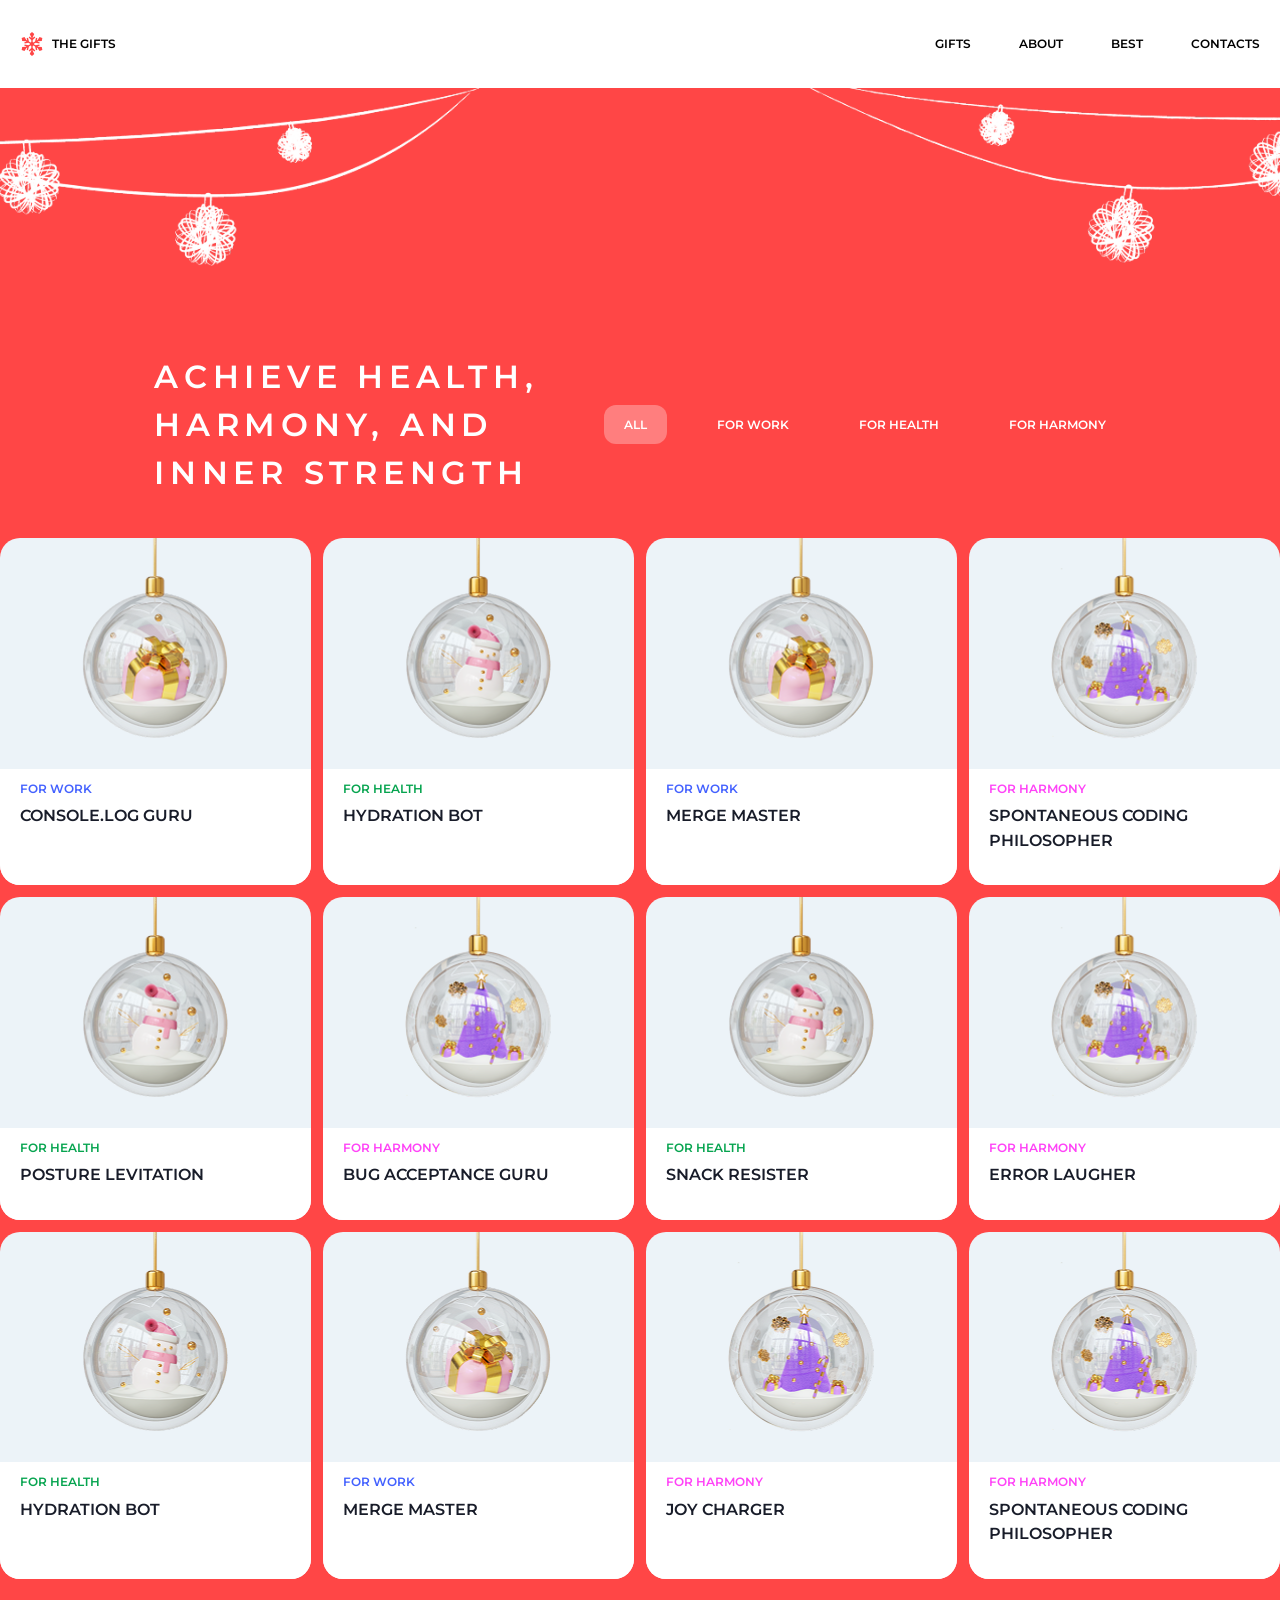
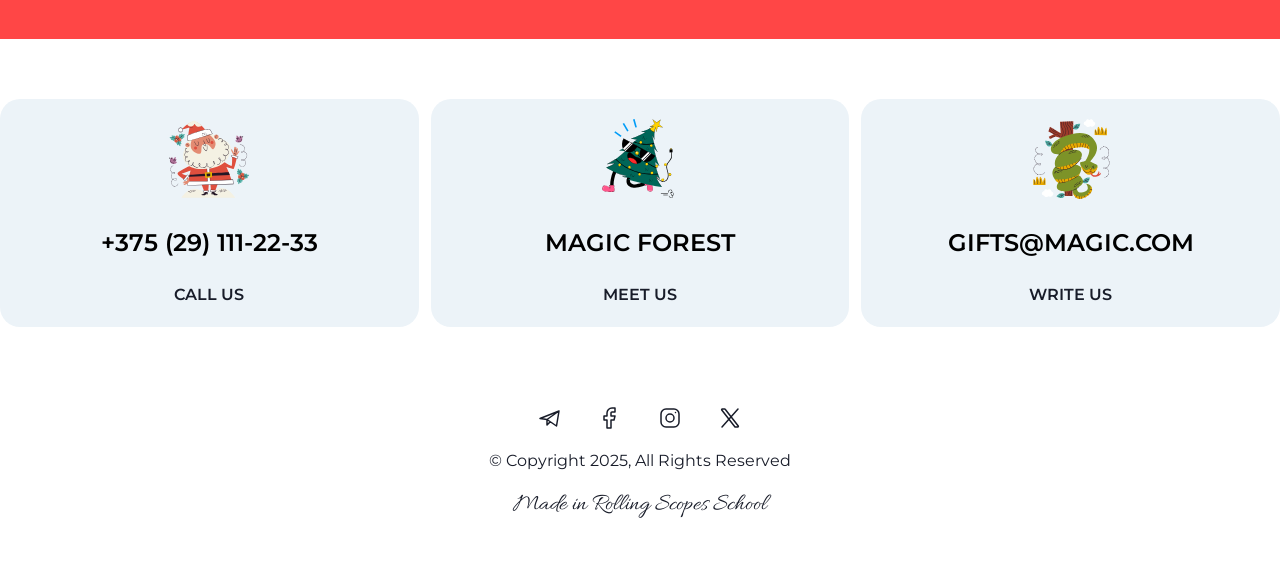
==== christmas-shop/gifts.html @ 54a800fd "fix: change link and style in gifts page" ====
<!DOCTYPE html>
<html lang="en">
<head>
    <meta charset="UTF-8">
    <meta name="viewport" content="width=device-width, initial-scale=1.0">
    <title>Gifts</title>
   <link rel="icon" href="favicon.ico">
    <link rel="stylesheet" href="css/style.css">
    <link href="https://fonts.googleapis.com/css2?family=Allura&family=Montserrat:wght@400;600&display=swap" rel="stylesheet">
</head>
<body>
    <header class="header">
        <div class="container header-container">
            <a href="index.html" class="logo">
                <img src="icons/snowflake.svg" alt="Logo icon">
                <span>The gifts</span>
            </a>
            <nav>
                <ul>
                    <li><a href="gifts.html">Gifts</a></li>
                    <li><a href="index.html#about">About</a></li>
                    <li><a href="index.html#best">Best</a></li>
                    <li><a href="index.html#contacts">Contacts</a></li>
                </ul>
            </nav>
        </div>
    </header>

    <main>

    <section class="hero gifts-page">
    <div class="container hero-content">
        <div class="hero-text">
            <h1>Achieve health, harmony, and inner strength</h1>
        </div>

        <nav class="hero-tabs">
            <ul class="tabs">
                <li><a class="active" href="#">All</a></li>
                <li><a href="#">For Work</a></li>
                <li><a href="#">For Health</a></li>
                <li><a href="#">For Harmony</a></li>
            </ul>
        </nav>
    </div>
</section>

        <section id="best" class="best">
            <div class="container best-gifts-container">
                 <div class="gift-grid">
                    <h2 class="best-title">Best gifts</h2>
                    <div class="gift-card">
                        <img src="image/console.log_guru.png" alt="Console.log Guru">
                        <div class="best-content">
                          <p class="best-work">For work</p>
                          <h3>Console.log Guru</h3>
                        </div>
                    </div>
                    <div class="gift-card">
                        <img src="image/hydration_bot.png" alt="Hydration Bot">
                       <div class="best-content">
                        <p class="best-health">For health</p>
                        <h3>Hydration Bot</h3>
                        </div>
                    </div>
                    <div class="gift-card">
                        <img src="image/merge_master.png" alt="Merge Master">
                        <div class="best-content">
                        <p class="best-work">For work</p>
                        <h3>Merge Master</h3>
                        </div>
                    </div>
                    <div class="gift-card">
                        <img src="image/spontaneous_coding.png" alt="Spontaneous Coding Philosopher">
                        <div class="best-content">
                        <p class="best-harmony">For harmony</p>
                        <h3>Spontaneous Coding Philosopher</h3>
                        </div>
                    </div>
                     <div class="gift-card">
                        <img src="image/hydration_bot.png" alt="Hydration Bot">
                       <div class="best-content">
                        <p class="best-health">For health</p>
                        <h3>Posture Levitation</h3>
                      </div>
                    </div>
                    <div class="gift-card">
                        <img src="image/spontaneous_coding.png" alt="Spontaneous Coding Philosopher">
                        <div class="best-content">
                        <p class="best-harmony">For harmony</p>
                        <h3>Bug Acceptance Guru</h3>
                        </div>
                    </div>  
                     <div class="gift-card">
                        <img src="image/hydration_bot.png" alt="Hydration Bot">
                       <div class="best-content">
                        <p class="best-health">For health</p>
                        <h3>Snack Resister</h3>
                      </div>
                    </div>   
                    <div class="gift-card">
                        <img src="image/spontaneous_coding.png" alt="Spontaneous Coding Philosopher">
                        <div class="best-content">
                        <p class="best-harmony">For harmony</p>
                        <h3>Error Laugher</h3>
                        </div>
                    </div> 
                     <div class="gift-card">
                        <img src="image/hydration_bot.png" alt="Hydration Bot">
                       <div class="best-content">
                        <p class="best-health">For health</p>
                        <h3>Hydration Bot</h3>
                      </div>
                    </div> 
                    <div class="gift-card">
                        <img src="image/merge_master.png" alt="Merge Master">
                        <div class="best-content">
                        <p class="best-work">For work</p>
                        <h3>Merge Master</h3>
                        </div>
                    </div>
                    <div class="gift-card">
                        <img src="image/spontaneous_coding.png" alt="Spontaneous Coding Philosopher">
                        <div class="best-content">
                        <p class="best-harmony">For harmony</p>
                        <h3>Joy Charger</h3>
                        </div>
                    </div> 
                    <div class="gift-card">
                        <img src="image/spontaneous_coding.png" alt="Spontaneous Coding Philosopher">
                        <div class="best-content">
                        <p class="best-harmony">For harmony</p>
                        <h3>Spontaneous Coding Philosopher</h3>
                        </div>
                    </div>                
                 </div>
            </div>
        </section>
    </main>

    <footer id="contacts" class="footer">
        <div class="container contacts-container">
            <div class="footer-grid">
                <div class="footer-card call-us">
                    <img src="icons/santa-claus.svg" alt="Santa Claus">
                    <a href="tel:+123456789" class="card">+375 (29) 111-22-33</a>
                    <h3>Call us</h3>
                </div>
                <div class="footer-card meet-us">
                    <img src="icons/christmas-tree.svg" alt="Christmas tree">
                    <a href="https://maps.google.com" target="_blank" class="card">Magic Forest</a>
                    <h3>Meet us</h3>
                </div>
                <div class="footer-card write-us">
                    <img src="icons/snake.svg" alt="Snake">
                    <a href="mailto:test@mail.com" class="card">gifts@magic.com</a>
                    <h3>Write us</h3>
                </div>
            </div>

            <div class="social-icons">
                <a href="https://web.telegram.org" class="social-link">
                <img src="icons/social/telegram.svg" alt="Telegram">
                </a>
                <a href="https://facebook.com" class="social-link">
                    <img src="icons/social/facebook.svg" alt="Facebook">
                </a>
                <a href="https://instagram.com" class="social-link">
                    <img src="icons/social/instagram.svg" alt="Instagram">
                </a>
                <a href="https://x.com" class="social-link">
                    <img src="icons/social/X.svg" alt="X.com">
                </a>
            </div>

            <div class="copyright">
                <p class="footer-paragraph">&copy; Copyright 2025, All Rights Reserved</p>
                <a class="footer-link" href="https://rs.school" target="_blank">Made in Rolling Scopes School</a>
            </div>
        </div>
    </footer>  
    <script src="js/script.js"></script>     
</body>
</html>
---- christmas-shop/css/style.css ----
* {
  margin: 0;
  padding: 0;
  box-sizing: border-box;
  transition: none;
}

html {
  scroll-behavior: smooth;
}

body {
  font-family: 'Montserrat', sans-serif;
 background: #fff;
  color: #181C29;
  width: 100%;
  overflow-x: hidden;
}

/* CONTAINER */
.container {
  max-width: 1440px; 
  width: 100%;
  margin: 0 auto;
}

/* ================= HEADER ================= */
.header {
  background: #fff;
  padding: 24px 0;
}

.header .container {
  display: flex;
  justify-content: space-between;
  align-items: center;
}

.logo {
  display: flex;
  align-items: center;
  gap: 8px;
  padding: 8px 20px;
  text-decoration: none;
  color: black;
  font-family: 'Montserrat', sans-serif;
  font-size: 12px;
  font-weight: 600;
  line-height: 130%;
  letter-spacing:  5%;
  text-transform: uppercase;
}

.logo img {
  width: 24px;
  height: 24px;
}

.logo:hover {
  cursor: pointer;
}

nav ul {
  display: flex;
  gap: 8px;
  list-style: none;
  justify-content: flex-end;
  align-items: center;
  text-transform: uppercase;
  color: black;
  font-family: 'Montserrat', sans-serif;
  font-size: 12px;
  font-weight: 600;
  line-height: 130%;

}

nav a {
  text-decoration: none;
  color: black;
  padding: 12px 20px;
  border-radius: 20px;
  transition: background-color 0.3s ease, color 0.3s ease;
}

nav a:hover {
  color: #ff4646;
  background-color: rgba(255, 70, 70, 0.1);
}

nav a.active,
.tabs a.active {
  pointer-events: none;
  cursor: default;
}

/* ================= HERO ================= */
.hero {
  background: #ff4646;
  color: white;
  text-align: center;
  padding: 120px 0;
  background-image: url('../image/background-hero.png');
  background-size: contain;
  background-position: center;
  background-repeat: no-repeat;
  min-height: 524px;
  display: flex;
  align-items: center;
  justify-content: center;
  text-align: center;
}

.hero h1 {
  font-size: 32px;
  max-width: 600px;
  text-transform: uppercase;
  line-height:  150%;
  letter-spacing: 18%;
  max-width: 430px;
  margin: 12px auto;

}

.hero p {
  font-family: 'Allura', cursive;
  font-size: 24px;
  font-weight: 400;
  line-height: 100%;
  letter-spacing: 5%;
}

/* BUTTON */
.btn {
  display: inline-block;
  margin: 12px 0;
  padding: 20px 32px;
  border-radius: 20px;
  background: #181C29;
  color: #fff;
  text-decoration: none;
  font-weight: 600;
  font-size: 12px;
  line-height: 130%;
  letter-spacing: 5%;
  text-transform: uppercase;
  border: 1px solid #181C29;
  
}

.btn:hover {
  background: #fff;
  color: #181C29;
}

/* ================= ABOUT ================= */
.about {
    padding: 60px 0;
    background: #ff4646;
}

.about-container {
  display: flex;
  gap: 60px;
  align-items: center;
  background-color: #fff;
   border-radius: 20px;
   overflow: hidden;
  justify-content: space-between;
}

.about-container img {
  border-radius: 20px;
   width: 50%; 
   object-fit: cover;
}

.about-card {
 padding-left: 60px;
  max-width: 426px;
  width: 50%; 
}

.about h2 {
  font-size: 24px;
  font-weight: 600;
  line-height: 152%;
  letter-spacing: 16%;
  text-transform: uppercase;
  margin-bottom: 20px;
}

.about-caption {
  font-family: 'Allura', cursive;
  font-size: 24px;
  font-weight: 400;
  line-height: 100%;
  letter-spacing: 5%;
  margin-bottom: 20px;
}

.about p {
    font-size: 16px;
    font-weight: 400;
    line-height: 148%;
}
/* ================= SLIDER ================= */

.slider {
  background: #ff4646;
}

.lcld-container {
  text-align: center;
  padding: 60px 0;
  
}

.slider-caption {
  font-family: 'Allura', cursive;
  font-size: 24px;
  font-weight: 400;
  line-height: 100%;
  letter-spacing: 5%;
  margin-bottom: 12px;
  color: #fff;
}

.slider h2 {
  font-size: 24px;
  font-weight: 600;
  line-height: 152%;
  letter-spacing: 16%;
  text-transform: uppercase;
  margin-bottom: 20px;
  color: #fff;
}

.lcld-card {
    display: flex;
    flex-direction: row;
}

.lcld-item {
display: flex;
align-items: center;
  text-align: center;
}

.slider span {
    font-size: 80px;
    font-weight: 600px;
    text-transform: uppercase;
    color: #fff;
    margin-right: 20px;

}

.lcld-item img {
  border-radius: 20px;
  margin-right: 20px;
}

.lcld-item:hover {
  transform: scale(1.1);
  cursor: pointer;

}

/* ================= GIFTS ================= */
.best {
  background: #ff4646;
}

.gifts-container {
  padding: 60px 0;
}

.best-caption {
  font-family: 'Allura', cursive;
  font-size: 24px;
  font-weight: 400;
  line-height: 100%;
  letter-spacing: 5%;
  margin-bottom: 12px;  
  color: #fff;
  text-align: center;
}

.best h2 {
  font-size: 24px;
  font-weight: 600;
  line-height: 152%;
  letter-spacing: 16%;
  text-transform: uppercase;
  margin-bottom: 20px;
  color: #fff;
  text-align: center;
}

.gift-grid {
  display: grid;
  grid-template-columns: repeat(4, 1fr);
  gap: 12px;
  align-items: stretch;
}

.gift-card {
  background: #ECF3F8;
  border-radius: 20px;
  position: relative;
  overflow: hidden;
  transition: transform 0.3s ease;
  display: flex;
  flex-direction: column;
  height: 100%;
}

.gift-card img {
  width: 100%;
  height: auto;
  display: block;
}

.gift-card:hover {
  transform: translateY(-5px);
  background: #ffecec;
  cursor: pointer;
}

.best-content {
  background-color: #fff;
  padding: 12px 20px;
  box-sizing: border-box;
  width: 100%;
  flex-grow: 1; 
  display: flex;
  flex-direction: column;
  justify-content: flex-start;
}

.best-work,
.best-harmony,
.best-health {
    text-transform: uppercase;
    font-size: 12px;
    font-weight: 600;
    line-height: 130%;
    letter-spacing: 5%;
    padding-bottom: 8px;
}

.best-work {
    color: #4361FF;
}

.best-health {
    color: #06A44F;
}

.best-harmony {
    color: #FF43F7;
}

.best h3 {
    text-transform: uppercase;
    font-size: 16px;
    font-weight: 600;
    line-height: 152%;
    letter-spacing: 8%;
    padding-bottom: 20px;    
}

/* ================= CTA ================= */
.subscribe {
  color: white;
  background: #ff4646;
  text-align: center;
  align-items: center;
  padding-bottom: 200px;
  padding-top: 120px;
  background-image: url("../image/background_subscribe.png");
  background-size: contain;
  background-position: center;
  background-repeat: no-repeat;
  position: relative;
}

.subscribe h2 {
  max-width: 430px;
  font-size: 24px;
  font-weight: 600;
  line-height: 152%;
  letter-spacing: 16%;
  text-transform: uppercase;
  margin: 0 auto 20px auto;
  color: #fff;
  text-align: center;
}

.subscribe .btn {
  margin-bottom: 20px;
}

.subscribe-caption {
  font-family: 'Allura', cursive;
  font-size: 24px;
  font-weight: 400;
  line-height: 100%;
  letter-spacing: 5%;
  margin-bottom: 12px;  
  color: #fff;
  text-align: center;
}

.countdown-container {
  display: flex;
  justify-content: center;
  align-items: center;
  background-color: rgba(255, 255, 255, 0.4);
  border-radius: 40px;
  padding: 20px 40px;
  width: fit-content;
  margin: 20px auto 0 auto;
  color: #fff;
  font-family: 'Montserrat', sans-serif;
}

.countdown-item {
  display: flex;
  flex-direction: column;
  align-items: center;
  min-width: 80px;
}

.number {
  font-size: 32px;
  font-weight: 700;
  line-height: 1;
}

.label {
  font-size: 12px;
  text-transform: uppercase;
  margin-top: 8px;
  font-weight: 500;
  letter-spacing: 1px;
}

.divider {
  font-size: 28px;
  opacity: 0.5;
  margin: 0 10px;
  font-weight: 300;
}

/* ================= FOOTER ================= */
.footer {
  background: #fff;
  padding: 60px 0;
}

.footer-grid {
  display: grid;
  grid-template-columns: repeat(3, 1fr);
  gap: 12px;
  margin-bottom: 60px;
}

.footer-card {
  text-align: center;
  background: #ECF3F8;
  padding: 20px;
  border-radius: 20px;
}

.footer-card img {
  width: 80px;
  margin-bottom: 12px;
}

.footer-card a {
  text-decoration: none;
  color: black;
  display: block;
  margin: 10px 0;
}

.footer-card:hover {
  background: #ddd;
  cursor: pointer;
}

.footer h3 {
    text-transform: uppercase;
    font-size: 16px;
    font-weight: 600;
    line-height: 152%;
    letter-spacing: 8%;
}

.footer .card {
    text-transform: uppercase;
    font-size: 24px;
    font-weight: 600;
    line-height: 152%;
    letter-spacing: 16%;
    padding-bottom: 12px;  
}

/* ================= SOCIAL ================= */
.social-icons {
  display: flex;
  justify-content: center;
  gap: 20px; 
  padding: 11px 12px;
}

.social-link {
  display: flex;
  align-items: center;
  justify-content: center;
  width: 40px;
  height: 40px;
  transition: transform 0.2s ease-in-out;
}

.social-link img {
  width: 24px;
  height: 24px;
  object-fit: contain;
}

.social-link:hover {
  transform: scale(1.1);
}

.footer-paragraph {
    font-size: 16px;
    font-weight: 400;
    line-height: 148%;
    text-transform: none;
    font-family: 'Montserrat', sans-serif;
}

.footer-link {
  font-family: 'Allura', cursive;
  font-size: 24px;
  font-weight: 400;
  line-height: 100%;
  letter-spacing: 5%;
  margin-top: 12px;  
  text-align: center;
  text-decoration: none;
  color: #181C29;;
}

.copyright {
    display: flex;
    flex-direction: column; 
    align-items: center;    
    gap: 8px;             
}

.gift-card,
.footer-card,
.social-link,
nav a {
  transition: all 0.3s ease;
}

/* ================= GIFTS PAGE ================= */


.best-title {
 display: none;
}

.hero.gifts-page {
  background-color: #ff4646; 
  background-image: url('../image/gifts-background.png');
  background-repeat: no-repeat;
  background-position: top center;
  background-size: contain;
  padding: 0;
  min-height: 450px;
  color: #fff;
}

.hero-content {
  display: flex;
  gap: 20px;
  align-items: center;
  justify-content: center;  
  padding-top: 224px;
}

.hero-text h1 {
  text-align: left;             
  margin: 0;
  max-width: 430px;   
  font-size: 32px;
  font-weight: 600;
  line-height: 150%;
  letter-spacing: 0.18em;
  text-transform: uppercase;           
}

.hero-tabs ul {
  display: flex;
  gap: 30px;                     
  list-style: none;
  margin: 0;
  padding: 0;
}

.hero-tabs a {
  color: #fff;
  text-decoration: none;
  text-transform: uppercase;
  font-size: 12px;
  font-weight: 600;
  padding: 12px 20px;
  border-radius: 12px;
  transition: background-color 0.3s ease, color 0.3s ease;

}

.tabs a.active {
  background-color: rgba(255, 255, 255, 0.3);
  color: #fff;
  pointer-events: none;
}

.tabs a:hover {
  background-color: rgba(255, 255, 255, 0.1);
  color: #fff;
} 

.best-gifts-container {
  padding-bottom: 60px;
}
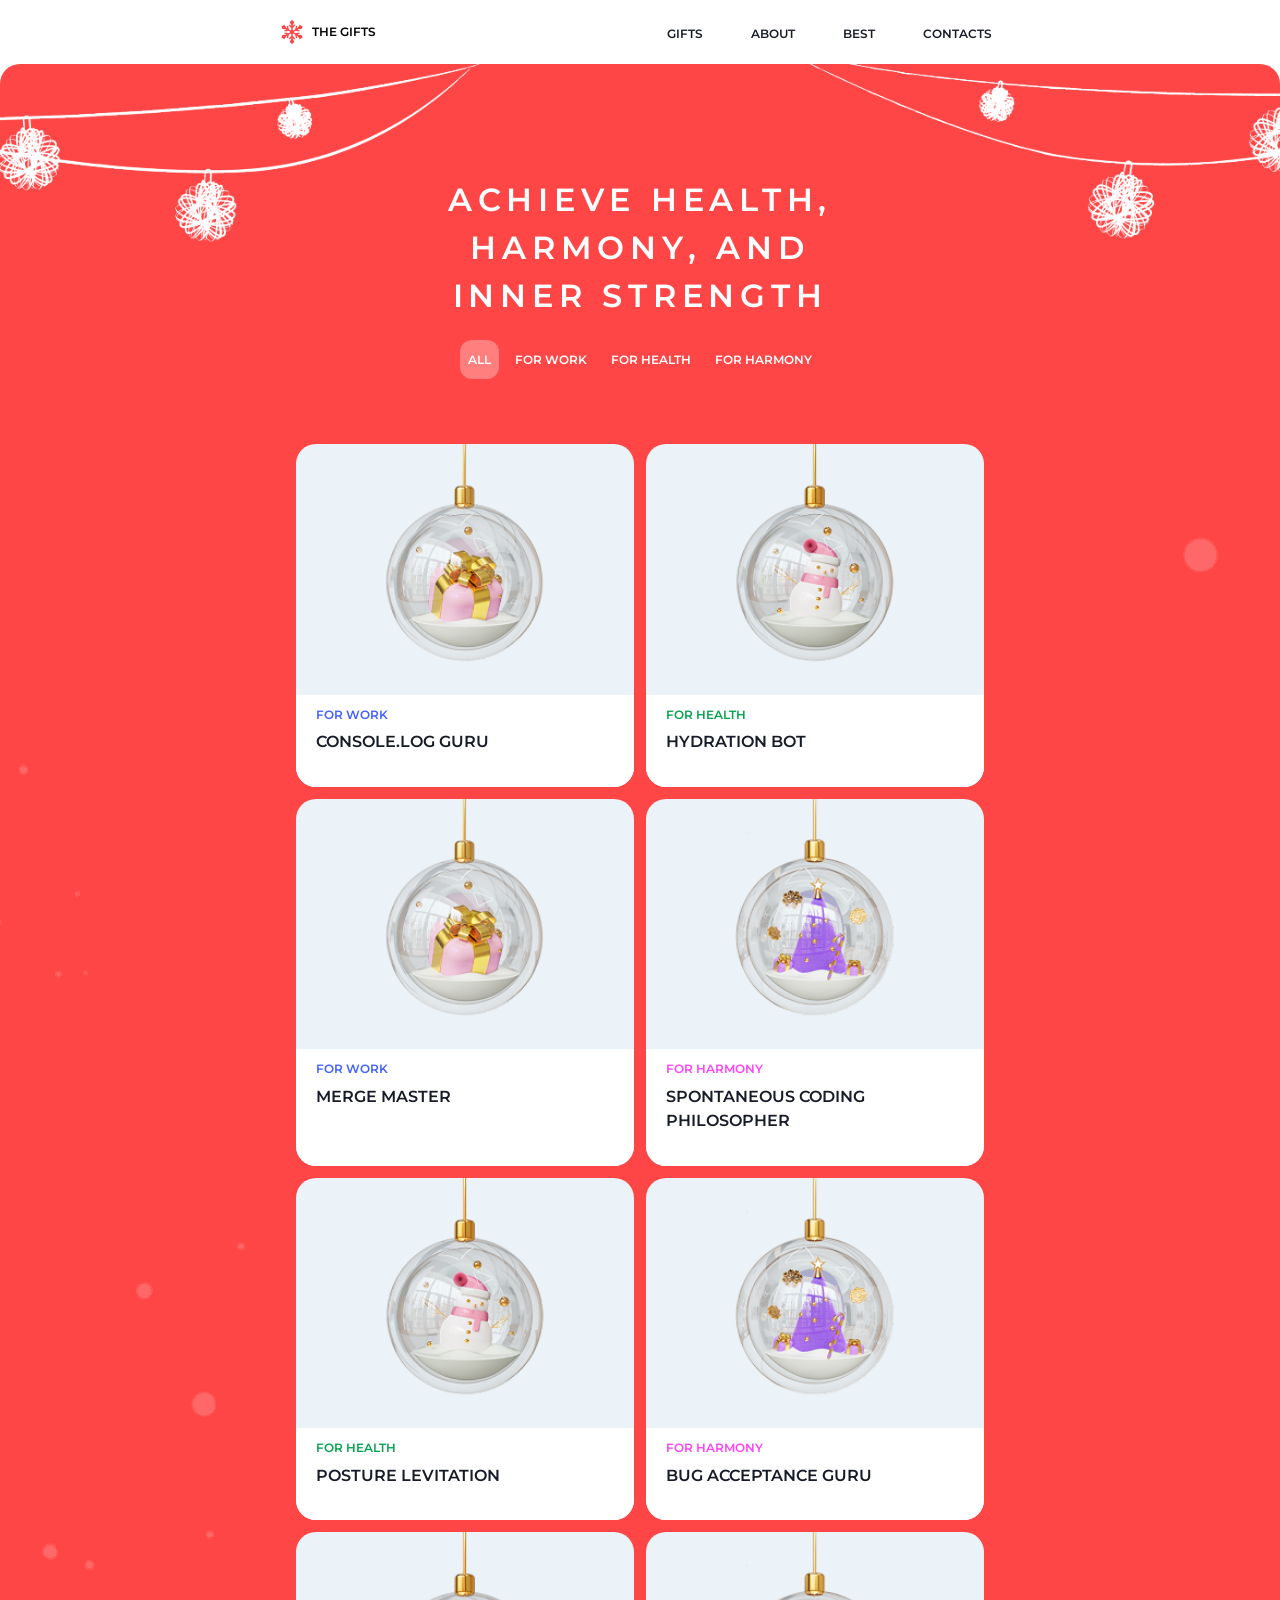
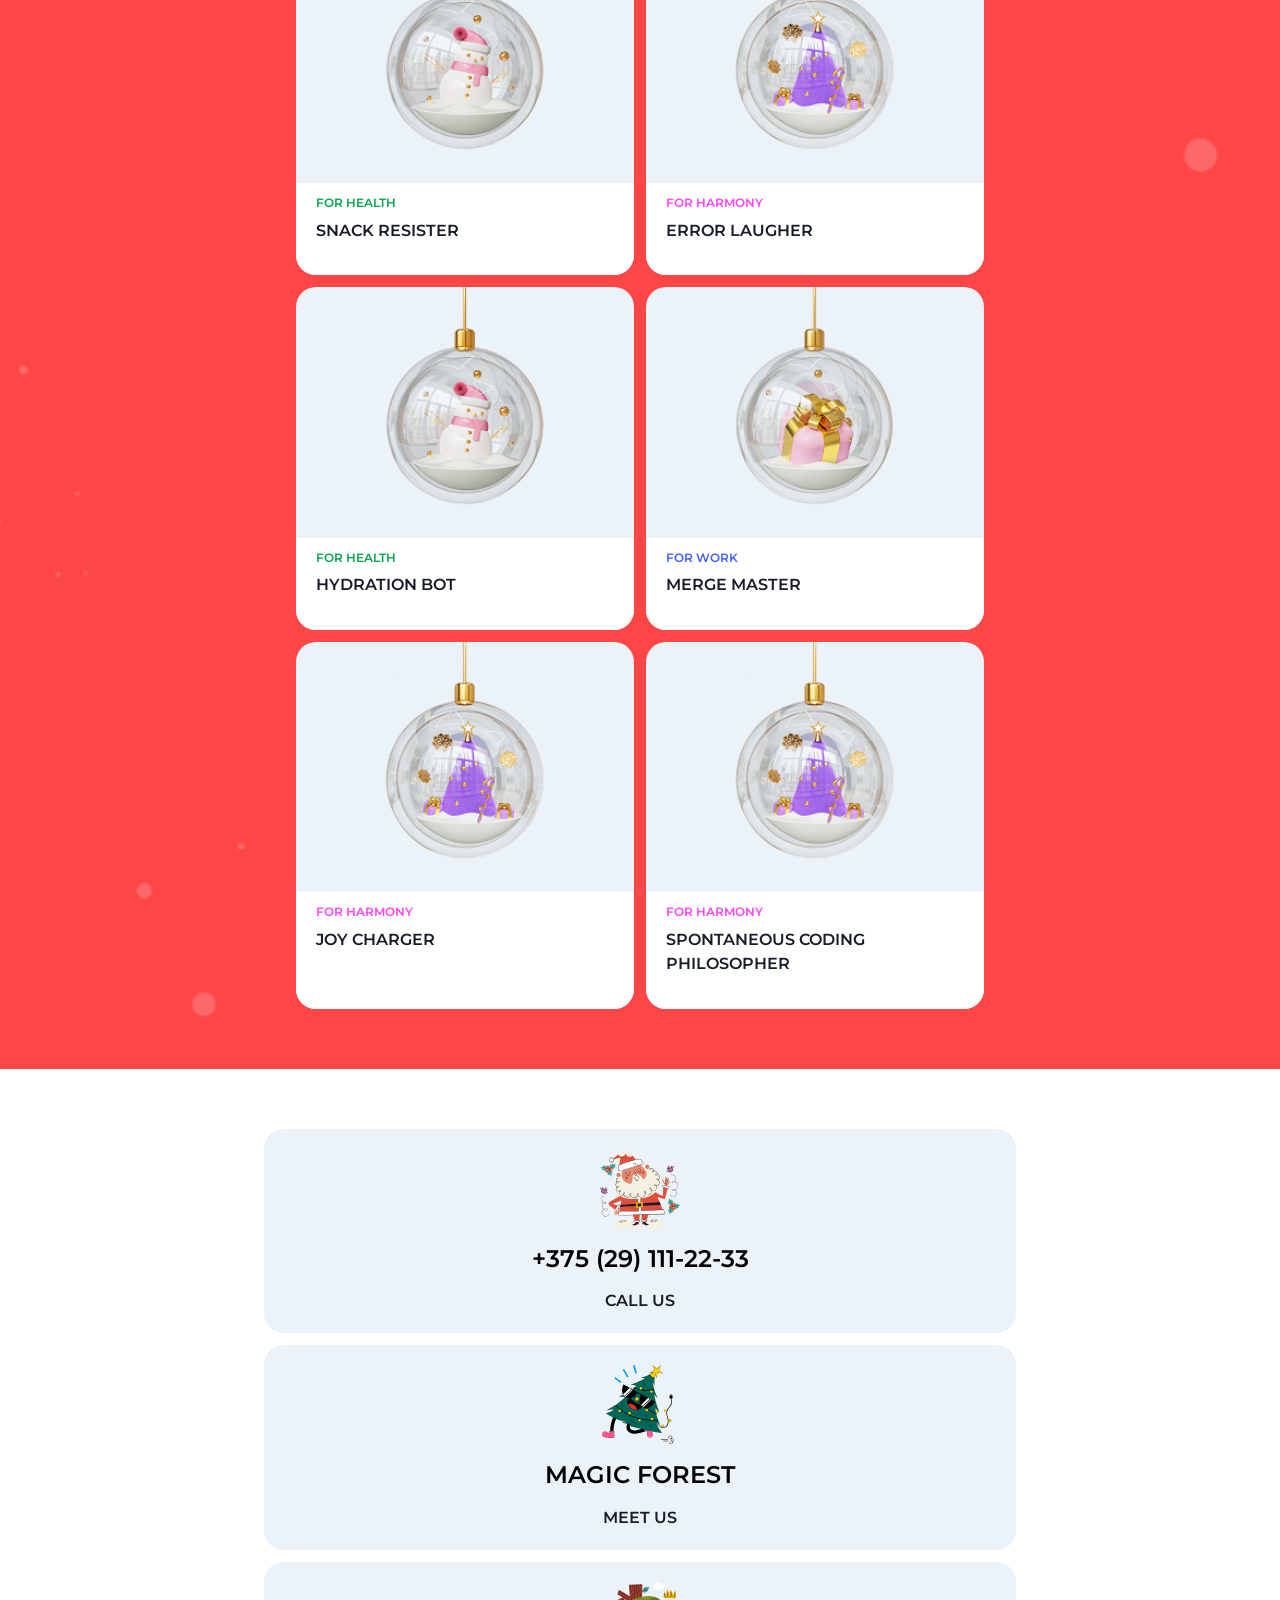
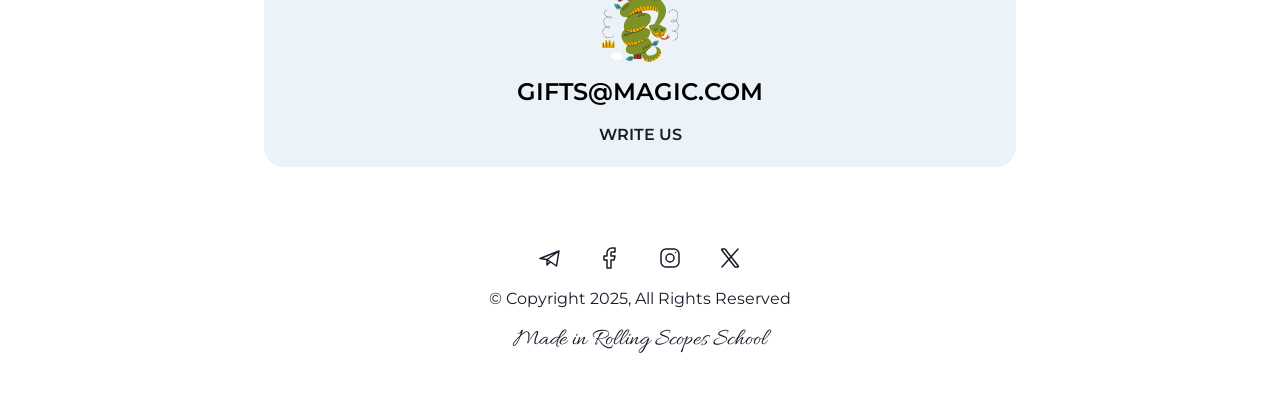
==== commit c005d146: "feat: add html and css" ====
--- a/christmas-shop/gifts.html
+++ b/christmas-shop/gifts.html
@@ -1,184 +1,188 @@
 <!DOCTYPE html>
 <html lang="en">
 <head>
-    <meta charset="UTF-8">
-    <meta name="viewport" content="width=device-width, initial-scale=1.0">
-    <title>Gifts</title>
-   <link rel="icon" href="favicon.ico">
-    <link rel="stylesheet" href="css/style.css">
-    <link href="https://fonts.googleapis.com/css2?family=Allura&family=Montserrat:wght@400;600&display=swap" rel="stylesheet">
+   <meta charset="UTF-8">
+   <meta name="viewport" content="width=device-width, initial-scale=1.0">
+   <title>Gifts</title>
+   <link rel="icon" href="icons/snowflake.svg" type="image/svg+xml">
+   <link rel="stylesheet" href="css/style.css">
+   <link href="https://fonts.googleapis.com/css2?family=Allura&family=Montserrat:wght@400;600&display=swap" rel="stylesheet">
 </head>
 <body>
-    <header class="header">
-        <div class="container header-container">
-            <a href="index.html" class="logo">
-                <img src="icons/snowflake.svg" alt="Logo icon">
-                <span>The gifts</span>
-            </a>
-            <nav>
-                <ul>
-                    <li><a href="gifts.html">Gifts</a></li>
-                    <li><a href="index.html#about">About</a></li>
-                    <li><a href="index.html#best">Best</a></li>
-                    <li><a href="index.html#contacts">Contacts</a></li>
-                </ul>
-            </nav>
-        </div>
-    </header>
+   <header class="header">
+       <div class="container header-container">
+       <div class="header-grid">
+           <a href="index.html" class="logo">
+               <img src="icons/snowflake.svg" alt="Logo icon">
+               <span>The gifts</span>
+           </a>
+       </div>
+       <div class="burger-btn" id="burger-btn">
+           <span></span>
+           <span></span>
+       </div>
+       <nav class="nav" id="nav-menu">
+           <ul class="nav-list">
+               <li><a href="gifts.html">Gifts</a></li>
+               <li><a href="#about">About</a></li>
+               <li><a href="#best">Best</a></li>
+               <li><a href="#contacts">Contacts</a></li>
+           </ul>
+       </nav>
+       </div>
+   </header>
 
-    <main>
+   <main>
 
-    <section class="hero gifts-page">
-    <div class="container hero-content">
-        <div class="hero-text">
-            <h1>Achieve health, harmony, and inner strength</h1>
-        </div>
+   <section class="hero gifts-page">
+   <div class="container hero-content">
+       <div class="hero-text">
+           <h1>Achieve health, harmony, and inner strength</h1>
+       </div>
 
-        <nav class="hero-tabs">
-            <ul class="tabs">
-                <li><a class="active" href="#">All</a></li>
-                <li><a href="#">For Work</a></li>
-                <li><a href="#">For Health</a></li>
-                <li><a href="#">For Harmony</a></li>
-            </ul>
-        </nav>
-    </div>
+       <nav class="hero-tabs">
+           <ul class="tabs">
+               <li><a class="active" href="#">All</a></li>
+               <li><a href="#">For Work</a></li>
+               <li><a href="#">For Health</a></li>
+               <li><a href="#">For Harmony</a></li>
+           </ul>
+       </nav>
+   </div>
 </section>
 
-        <section id="best" class="best">
-            <div class="container best-gifts-container">
-                 <div class="gift-grid">
-                    <h2 class="best-title">Best gifts</h2>
+       <section id="best" class="best">
+           <div class="container best-gifts-container">
+                <div class="gift-grid">
+                   <h2 class="best-title">Best gifts</h2>
+                   <div class="gift-card">
+                       <img src="image/console.log_guru.png" alt="Console.log Guru">
+                       <div class="best-content">
+                         <p class="best-work">For work</p>
+                         <h3>Console.log Guru</h3>
+                       </div>
+                   </div>
+                   <div class="gift-card">
+                       <img src="image/hydration_bot.png" alt="Hydration Bot">
+                      <div class="best-content">
+                       <p class="best-health">For health</p>
+                       <h3>Hydration Bot</h3>
+                       </div>
+                   </div>
+                   <div class="gift-card">
+                       <img src="image/merge_master.png" alt="Merge Master">
+                       <div class="best-content">
+                       <p class="best-work">For work</p>
+                       <h3>Merge Master</h3>
+                       </div>
+                   </div>
+                   <div class="gift-card">
+                       <img src="image/spontaneous_coding.png" alt="Spontaneous Coding Philosopher">
+                       <div class="best-content">
+                       <p class="best-harmony">For harmony</p>
+                       <h3>Spontaneous Coding Philosopher</h3>
+                       </div>
+                   </div>
                     <div class="gift-card">
-                        <img src="image/console.log_guru.png" alt="Console.log Guru">
-                        <div class="best-content">
-                          <p class="best-work">For work</p>
-                          <h3>Console.log Guru</h3>
-                        </div>
-                    </div>
+                       <img src="image/hydration_bot.png" alt="Hydration Bot">
+                      <div class="best-content">
+                       <p class="best-health">For health</p>
+                       <h3>Posture Levitation</h3>
+                     </div>
+                   </div>
+                   <div class="gift-card">
+                       <img src="image/spontaneous_coding.png" alt="Spontaneous Coding Philosopher">
+                       <div class="best-content">
+                       <p class="best-harmony">For harmony</p>
+                       <h3>Bug Acceptance Guru</h3>
+                       </div>
+                   </div> 
                     <div class="gift-card">
-                        <img src="image/hydration_bot.png" alt="Hydration Bot">
+                       <img src="image/hydration_bot.png" alt="Hydration Bot">
+                      <div class="best-content">
+                       <p class="best-health">For health</p>
+                       <h3>Snack Resister</h3>
+                     </div>
+                   </div>  
+                   <div class="gift-card">
+                       <img src="image/spontaneous_coding.png" alt="Spontaneous Coding Philosopher">
                        <div class="best-content">
-                        <p class="best-health">For health</p>
-                        <h3>Hydration Bot</h3>
-                        </div>
-                    </div>
+                       <p class="best-harmony">For harmony</p>
+                       <h3>Error Laugher</h3>
+                       </div>
+                   </div>
                     <div class="gift-card">
-                        <img src="image/merge_master.png" alt="Merge Master">
-                        <div class="best-content">
-                        <p class="best-work">For work</p>
-                        <h3>Merge Master</h3>
-                        </div>
-                    </div>
-                    <div class="gift-card">
-                        <img src="image/spontaneous_coding.png" alt="Spontaneous Coding Philosopher">
-                        <div class="best-content">
-                        <p class="best-harmony">For harmony</p>
-                        <h3>Spontaneous Coding Philosopher</h3>
-                        </div>
-                    </div>
-                     <div class="gift-card">
-                        <img src="image/hydration_bot.png" alt="Hydration Bot">
+                       <img src="image/hydration_bot.png" alt="Hydration Bot">
+                      <div class="best-content">
+                       <p class="best-health">For health</p>
+                       <h3>Hydration Bot</h3>
+                     </div>
+                   </div>
+                   <div class="gift-card">
+                       <img src="image/merge_master.png" alt="Merge Master">
                        <div class="best-content">
-                        <p class="best-health">For health</p>
-                        <h3>Posture Levitation</h3>
-                      </div>
-                    </div>
-                    <div class="gift-card">
-                        <img src="image/spontaneous_coding.png" alt="Spontaneous Coding Philosopher">
-                        <div class="best-content">
-                        <p class="best-harmony">For harmony</p>
-                        <h3>Bug Acceptance Guru</h3>
-                        </div>
-                    </div>  
-                     <div class="gift-card">
-                        <img src="image/hydration_bot.png" alt="Hydration Bot">
+                       <p class="best-work">For work</p>
+                       <h3>Merge Master</h3>
+                       </div>
+                   </div>
+                   <div class="gift-card">
+                       <img src="image/spontaneous_coding.png" alt="Spontaneous Coding Philosopher">
                        <div class="best-content">
-                        <p class="best-health">For health</p>
-                        <h3>Snack Resister</h3>
-                      </div>
-                    </div>   
-                    <div class="gift-card">
-                        <img src="image/spontaneous_coding.png" alt="Spontaneous Coding Philosopher">
-                        <div class="best-content">
-                        <p class="best-harmony">For harmony</p>
-                        <h3>Error Laugher</h3>
-                        </div>
-                    </div> 
-                     <div class="gift-card">
-                        <img src="image/hydration_bot.png" alt="Hydration Bot">
+                       <p class="best-harmony">For harmony</p>
+                       <h3>Joy Charger</h3>
+                       </div>
+                   </div>
+                   <div class="gift-card">
+                       <img src="image/spontaneous_coding.png" alt="Spontaneous Coding Philosopher">
                        <div class="best-content">
-                        <p class="best-health">For health</p>
-                        <h3>Hydration Bot</h3>
-                      </div>
-                    </div> 
-                    <div class="gift-card">
-                        <img src="image/merge_master.png" alt="Merge Master">
-                        <div class="best-content">
-                        <p class="best-work">For work</p>
-                        <h3>Merge Master</h3>
-                        </div>
-                    </div>
-                    <div class="gift-card">
-                        <img src="image/spontaneous_coding.png" alt="Spontaneous Coding Philosopher">
-                        <div class="best-content">
-                        <p class="best-harmony">For harmony</p>
-                        <h3>Joy Charger</h3>
-                        </div>
-                    </div> 
-                    <div class="gift-card">
-                        <img src="image/spontaneous_coding.png" alt="Spontaneous Coding Philosopher">
-                        <div class="best-content">
-                        <p class="best-harmony">For harmony</p>
-                        <h3>Spontaneous Coding Philosopher</h3>
-                        </div>
-                    </div>                
-                 </div>
-            </div>
-        </section>
-    </main>
+                       <p class="best-harmony">For harmony</p>
+                       <h3>Spontaneous Coding Philosopher</h3>
+                       </div>
+                   </div>               
+                </div>
+           </div>
+       </section>
+   </main>
 
-    <footer id="contacts" class="footer">
-        <div class="container contacts-container">
-            <div class="footer-grid">
+       <footer id="contacts" class="footer">
+       <div class="container contacts-container">
+           <div class="footer-grid">
                 <div class="footer-card call-us">
-                    <img src="icons/santa-claus.svg" alt="Santa Claus">
-                    <a href="tel:+123456789" class="card">+375 (29) 111-22-33</a>
-                    <h3>Call us</h3>
-                </div>
-                <div class="footer-card meet-us">
-                    <img src="icons/christmas-tree.svg" alt="Christmas tree">
-                    <a href="https://maps.google.com" target="_blank" class="card">Magic Forest</a>
-                    <h3>Meet us</h3>
-                </div>
-                <div class="footer-card write-us">
-                    <img src="icons/snake.svg" alt="Snake">
-                    <a href="mailto:test@mail.com" class="card">gifts@magic.com</a>
-                    <h3>Write us</h3>
-                </div>
-            </div>
-
-            <div class="social-icons">
-                <a href="https://web.telegram.org" class="social-link">
-                <img src="icons/social/telegram.svg" alt="Telegram">
-                </a>
-                <a href="https://facebook.com" class="social-link">
-                    <img src="icons/social/facebook.svg" alt="Facebook">
-                </a>
-                <a href="https://instagram.com" class="social-link">
-                    <img src="icons/social/instagram.svg" alt="Instagram">
-                </a>
-                <a href="https://x.com" class="social-link">
-                    <img src="icons/social/X.svg" alt="X.com">
-                </a>
-            </div>
-
-            <div class="copyright">
-                <p class="footer-paragraph">&copy; Copyright 2025, All Rights Reserved</p>
-                <a class="footer-link" href="https://rs.school" target="_blank">Made in Rolling Scopes School</a>
-            </div>
-        </div>
-    </footer>  
-    <script src="js/script.js"></script>     
+                   <img src="icons/santa-claus.svg" alt="Santa Claus">
+                   <a href="tel:+375291112233" class="card">+375 (29) 111-22-33</a>
+                   <h3>Call us</h3>
+               </div>
+               <div class="footer-card meet-us">
+                   <img src="icons/christmas-tree.svg" alt="Christmas tree">
+                   <a href="https://maps.google.com" target="_blank" class="card">Magic Forest</a>
+                   <h3>Meet us</h3>
+               </div>
+               <div class="footer-card write-us">
+                   <img src="icons/snake.svg" alt="Snake">
+                   <a href="mailto:test@mail.com" class="card">gifts@magic.com</a>
+                   <h3>Write us</h3>
+               </div>
+           </div>
+           <div class="social-icons">
+               <a href="https://web.telegram.org" class="social-link">
+               <img src="icons/social/telegram.svg" alt="Telegram">
+               </a>
+               <a href="https://facebook.com" class="social-link">
+                   <img src="icons/social/facebook.svg" alt="Facebook">
+               </a>
+               <a href="https://instagram.com" class="social-link">
+                   <img src="icons/social/instagram.svg" alt="Instagram">
+               </a>
+               <a href="https://x.com" class="social-link">
+                   <img src="icons/social/X.svg" alt="X.com">
+               </a>
+           </div>
+               <div class="copyright">
+                    <p class="footer-paragraphs">&copy; Copyright 2025, All Rights Reserved</p>
+                    <a class="footer-link" href="https://rs.school" target="_blank">Made in Rolling Scopes School</a>
+               </div>
+           </div>
+       </footer> 
+   <script src="js/script.js"></script>    
 </body>
 </html>
--- a/christmas-shop/css/style.css
+++ b/christmas-shop/css/style.css
@@ -1,643 +1,968 @@
 * {
-  margin: 0;
-  padding: 0;
-  box-sizing: border-box;
-  transition: none;
+ margin: 0;
+ padding: 0;
+ box-sizing: border-box;
+ transition: none;
 }
 
 html {
-  scroll-behavior: smooth;
+ scroll-behavior: smooth;
 }
 
 body {
-  font-family: 'Montserrat', sans-serif;
+ font-family: 'Montserrat', sans-serif;
  background: #fff;
-  color: #181C29;
-  width: 100%;
-  overflow-x: hidden;
+ color: #181C29;
+ width: 100%;
+ overflow-x: hidden;
+}
+
+img {
+ max-width: 100%;
+ height: auto;
+ display: block;
 }
 
 /* CONTAINER */
 .container {
-  max-width: 1440px; 
-  width: 100%;
-  margin: 0 auto;
-}
-
-/* ================= HEADER ================= */
+ max-width: 1440px;
+ width: 100%;
+ margin: 0 auto;
+}
+/* Mobile */
+/* ================= HEADER & BURGER ================= */
 .header {
-  background: #fff;
-  padding: 24px 0;
+ background: #fff;
+ top: 0;
+ z-index: 100;
+
 }
 
 .header .container {
-  display: flex;
-  justify-content: space-between;
-  align-items: center;
+ display: flex;
+ justify-content: space-between;
+ align-items: center;
+ padding: 0 12px;
+ position: relative;
+}
+
+.header-grid {
+ display: flex;
+ justify-items: space-between;
+ align-items: center;
+ width: 100%;
+ height: 64px;
+ position: relative;
+ z-index: 1002;
 }
 
 .logo {
-  display: flex;
-  align-items: center;
-  gap: 8px;
-  padding: 8px 20px;
-  text-decoration: none;
-  color: black;
-  font-family: 'Montserrat', sans-serif;
-  font-size: 12px;
-  font-weight: 600;
-  line-height: 130%;
-  letter-spacing:  5%;
-  text-transform: uppercase;
+ display: flex;
+ align-items: center;
+ gap: 8px;
+ padding: 8px 12px;
+ text-decoration: none;
+ color: black;
+ font-family: 'Montserrat', sans-serif;
+ font-size: 12px;
+ font-weight: 600;
+ line-height: 130%;
+ letter-spacing:  5%;
+ text-transform: uppercase;
 }
 
 .logo img {
-  width: 24px;
-  height: 24px;
+ width: 24px;
+ height: 24px;
 }
 
 .logo:hover {
-  cursor: pointer;
-}
-
-nav ul {
-  display: flex;
-  gap: 8px;
-  list-style: none;
-  justify-content: flex-end;
-  align-items: center;
-  text-transform: uppercase;
-  color: black;
-  font-family: 'Montserrat', sans-serif;
-  font-size: 12px;
-  font-weight: 600;
-  line-height: 130%;
-
-}
-
-nav a {
-  text-decoration: none;
-  color: black;
-  padding: 12px 20px;
-  border-radius: 20px;
-  transition: background-color 0.3s ease, color 0.3s ease;
-}
-
-nav a:hover {
-  color: #ff4646;
-  background-color: rgba(255, 70, 70, 0.1);
-}
-
-nav a.active,
-.tabs a.active {
-  pointer-events: none;
-  cursor: default;
+ cursor: pointer;
+}
+
+nav {
+ display: none;
+}
+
+.burger-btn {
+ display: flex;
+ flex-direction: column;
+ justify-content: center;
+ gap: 8px;
+ margin-right: 12px;
+ width: 40px;
+ height: 40px;
+ cursor: pointer;
+ z-index: 1001;
+}
+
+.burger-btn span {
+ display: block;
+ width: 24px;
+ height: 1px;
+ background: #181C29;
+ transition: 0.3s;
+ margin-left: auto;
+}
+
+.nav.active {
+ display: flex;
+ position: fixed;
+ top: 0;
+ left: 0;
+ width: 100%;
+ height: 100vh;
+ background: #fff;
+ flex-direction: column;
+ align-items: center;
+ justify-content: center;
+ z-index: 1000;
+}
+
+.nav.active .nav-list {
+ list-style: none;
+ display: flex;
+ flex-direction: column;
+ gap: 32px;
+ text-align: center;
+}
+
+.nav.active .nav-list a {
+ font-size: 24px;
+ text-decoration: none;
+ color: #181C29;
+ text-transform: uppercase;
+}
+
+.burger-btn.active span:first-child {
+ transform: translateY(5px) rotate(45deg);
+}
+.burger-btn.active span:last-child {
+ transform: translateY(-5px) rotate(-45deg);
+}
+
+
+body.lock {
+  overflow: hidden;
 }
 
 /* ================= HERO ================= */
 .hero {
-  background: #ff4646;
-  color: white;
-  text-align: center;
-  padding: 120px 0;
-  background-image: url('../image/background-hero.png');
-  background-size: contain;
-  background-position: center;
-  background-repeat: no-repeat;
-  min-height: 524px;
-  display: flex;
-  align-items: center;
-  justify-content: center;
-  text-align: center;
+ background: #ff4646;
+ color: white;
+ text-align: center;
+ padding: 60px 0;
+ background-image:url('../image/bg-snow.png'), url('../image/background-hero.png');
+ background-position: top center, center center;
+ background-repeat: repeat, no-repeat;
+ background-size: auto, 1440px auto;
+ min-height: 572px;
+ display: flex;
+ align-items: center;
+ justify-content: center;
+ text-align: center;
+ border-top-right-radius: 20px;
+ border-top-left-radius: 20px;
+ padding: 0 8px;
 }
 
 .hero h1 {
-  font-size: 32px;
-  max-width: 600px;
-  text-transform: uppercase;
-  line-height:  150%;
-  letter-spacing: 18%;
-  max-width: 430px;
-  margin: 12px auto;
-
+ font-size: 32px;
+ max-width: 600px;
+ text-transform: uppercase;
+ line-height:  150%;
+ letter-spacing: 18%;
+ max-width: 430px;
+ margin: 12px auto;
 }
 
 .hero p {
-  font-family: 'Allura', cursive;
-  font-size: 24px;
-  font-weight: 400;
-  line-height: 100%;
-  letter-spacing: 5%;
+ font-family: 'Allura', cursive;
+ font-size: 24px;
+ font-weight: 400;
+ line-height: 100%;
+ letter-spacing: 5%;
 }
 
 /* BUTTON */
 .btn {
-  display: inline-block;
-  margin: 12px 0;
-  padding: 20px 32px;
-  border-radius: 20px;
-  background: #181C29;
-  color: #fff;
-  text-decoration: none;
-  font-weight: 600;
-  font-size: 12px;
-  line-height: 130%;
-  letter-spacing: 5%;
-  text-transform: uppercase;
-  border: 1px solid #181C29;
-  
-}
+ display: inline-block;
+ margin: 12px 0;
+ padding: 20px 32px;
+ border-radius: 20px;
+ background: #181C29;
+ color: #fff;
+ text-decoration: none;
+ font-weight: 600;
+ font-size: 12px;
+ line-height: 130%;
+ letter-spacing: 5%;
+ text-transform: uppercase;
+ /* border: 1px solid #181C29; */
+ }
 
 .btn:hover {
-  background: #fff;
-  color: #181C29;
+ background: #fff;
+ color: #181C29;
 }
 
 /* ================= ABOUT ================= */
 .about {
-    padding: 60px 0;
-    background: #ff4646;
+   padding: 60px 8px;
+   background: #ff4646;
+   background-image: url('../image/bg-snow.png');
+   background-repeat: repeat;
+   background-position: top center;
+   background-size: auto 100%;
 }
 
 .about-container {
-  display: flex;
-  gap: 60px;
-  align-items: center;
+ display: flex;
+ background-color: #fff;
+ flex-direction: column;
+ border-radius: 20px;
+ overflow: hidden;
+}
+
+.about-card {
+ padding: 60px 20px 60px 20px;
+ margin: 0 auto; 
+}
+
+.about h2 {
+ font-size: 24px;
+ font-weight: 600;
+ line-height: 152%;
+ letter-spacing: 16%;
+ text-transform: uppercase;
+ margin-bottom: 20px;
+}
+
+.about-caption {
+ font-family: 'Allura', cursive;
+ font-size: 24px;
+ font-weight: 400;
+ line-height: 100%;
+ letter-spacing: 5%;
+ margin-bottom: 20px;
+ color: #ff4646;
+}
+
+.about-text {
+   font-size: 16px;
+   font-weight: 400;
+   line-height: 148%;
+}
+
+.about-img {
+ width: 100%;
+ /* min-width: 364px; */
+ min-height: 528px;
+ display: block;
+ margin: 0 auto;
+ object-fit: cover;
+ object-position: center;
+ border-radius: 20px;
+}
+/* ================= SLIDER ================= */
+
+.slider {
+ background: #ff4646;
+ padding: 60px 0;
+ overflow: hidden;
+ background-image: url('../image/bg-snow.png');
+ background-repeat: repeat;
+ background-position: top center;
+ background-size: auto 100%, ;
+}
+
+.lcld-container {
+ padding: 0 8px;
+}
+
+.slider-caption {
+ font-family: 'Allura', cursive;
+ font-size: 24px;
+ font-weight: 400;
+ line-height: 100%;
+ letter-spacing: 5%;
+ margin-bottom: 12px;
+ color: #fff;
+ text-align: center;
+}
+
+.slider h2 {
+ font-size: 24px;
+ font-weight: 600;
+ line-height: 152%;
+ letter-spacing: 16%;
+ text-transform: uppercase;
+ text-align: center;
+ margin-bottom: 20px;
+ color: #fff;
+}
+
+.lcld-card {
+   display: flex;
+   flex-direction: column;
+   align-items: center;
+}
+
+.lcld-item {
+ display: flex;
+ align-items: center;
+ justify-content: space-between;
+ position: relative;
+ width: 100%;
+ max-width: 100%;
+ gap: 20px;
+ box-sizing: border-box;
+}
+
+.slider span {
+ font-size: clamp(40px, 15vw, 80px);
+ line-height: 1;
+ flex-shrink: 1;
+ font-weight: 600;
+ text-transform: uppercase;
+  color: #fff;
+  padding-left: 10px;
+
+}
+
+.lcld-item img {
+ border-radius: 20px;
+ /* margin-right: 20px; */
+ object-fit: cover;
+ margin-right: -10px;
+}
+
+.lcld-item:hover {
+ transform: scale(1.1);
+ cursor: pointer;
+
+}
+
+.slider-controls {
+ display: flex;
+ justify-content: flex-end;
+ gap: 20px;
+ margin-top: 20px;
+ padding-right: 8px;
+}
+
+.control-btn {
+ width: 56px;
+ height: 56px;
+ border-radius: 20px;
+ border: 2px solid rgba(255, 255, 255, 0.5);
+ background: transparent;
+ color: #fff;
+ font-size: 13px;
+ cursor: pointer;
+ display: flex;
+ align-items: center;
+ justify-content: center;
+ transition: 0.3s ease;
+}
+.slider-controls :hover {
   background-color: #fff;
-   border-radius: 20px;
-   overflow: hidden;
-  justify-content: space-between;
-}
-
-.about-container img {
-  border-radius: 20px;
-   width: 50%; 
-   object-fit: cover;
-}
-
-.about-card {
- padding-left: 60px;
-  max-width: 426px;
-  width: 50%; 
-}
-
-.about h2 {
-  font-size: 24px;
-  font-weight: 600;
-  line-height: 152%;
-  letter-spacing: 16%;
-  text-transform: uppercase;
-  margin-bottom: 20px;
-}
-
-.about-caption {
-  font-family: 'Allura', cursive;
-  font-size: 24px;
-  font-weight: 400;
-  line-height: 100%;
-  letter-spacing: 5%;
-  margin-bottom: 20px;
-}
-
-.about p {
-    font-size: 16px;
-    font-weight: 400;
-    line-height: 148%;
-}
-/* ================= SLIDER ================= */
-
-.slider {
-  background: #ff4646;
-}
-
-.lcld-container {
-  text-align: center;
-  padding: 60px 0;
-  
-}
-
-.slider-caption {
-  font-family: 'Allura', cursive;
-  font-size: 24px;
-  font-weight: 400;
-  line-height: 100%;
-  letter-spacing: 5%;
-  margin-bottom: 12px;
-  color: #fff;
-}
-
-.slider h2 {
-  font-size: 24px;
-  font-weight: 600;
-  line-height: 152%;
-  letter-spacing: 16%;
-  text-transform: uppercase;
-  margin-bottom: 20px;
-  color: #fff;
-}
-
-.lcld-card {
-    display: flex;
-    flex-direction: row;
-}
-
-.lcld-item {
-display: flex;
-align-items: center;
-  text-align: center;
-}
-
-.slider span {
-    font-size: 80px;
-    font-weight: 600px;
-    text-transform: uppercase;
-    color: #fff;
-    margin-right: 20px;
-
-}
-
-.lcld-item img {
-  border-radius: 20px;
-  margin-right: 20px;
-}
-
-.lcld-item:hover {
-  transform: scale(1.1);
-  cursor: pointer;
+  color: #ff4646;
+
 
 }
 
 /* ================= GIFTS ================= */
 .best {
-  background: #ff4646;
+ background: #ff4646;
+ background-image: url('../image/bg-snow.png');
+   background-repeat: repeat;
+   background-position: top center;
+   background-size:auto 100%, ;
 }
 
 .gifts-container {
-  padding: 60px 0;
+ padding: 60px 8px;
 }
 
 .best-caption {
-  font-family: 'Allura', cursive;
-  font-size: 24px;
-  font-weight: 400;
-  line-height: 100%;
-  letter-spacing: 5%;
-  margin-bottom: 12px;  
-  color: #fff;
-  text-align: center;
+ font-family: 'Allura', cursive;
+ font-size: 24px;
+ font-weight: 400;
+ line-height: 100%;
+ letter-spacing: 5%;
+ margin-bottom: 12px; 
+ color: #fff;
+ text-align: center;
 }
 
 .best h2 {
-  font-size: 24px;
-  font-weight: 600;
-  line-height: 152%;
-  letter-spacing: 16%;
-  text-transform: uppercase;
-  margin-bottom: 20px;
-  color: #fff;
-  text-align: center;
+ font-size: 24px;
+ font-weight: 600;
+ line-height: 152%;
+ letter-spacing: 16%;
+ text-transform: uppercase;
+ margin-bottom: 20px;
+ color: #fff;
+ text-align: center;
 }
 
 .gift-grid {
-  display: grid;
-  grid-template-columns: repeat(4, 1fr);
-  gap: 12px;
-  align-items: stretch;
+ display: grid;
+ grid-template-columns: 1fr;
+ gap: 12px;
+ align-items: stretch;
 }
 
 .gift-card {
-  background: #ECF3F8;
-  border-radius: 20px;
-  position: relative;
-  overflow: hidden;
-  transition: transform 0.3s ease;
-  display: flex;
-  flex-direction: column;
-  height: 100%;
+ background: #ECF3F8;
+ border-radius: 20px;
+ position: relative;
+ overflow: hidden;
+ transition: transform 0.3s ease;
+ display: flex;
+ flex-direction: column;
+ height: 100%;
+ margin: 0 27px;
 }
 
 .gift-card img {
-  width: 100%;
-  height: auto;
-  display: block;
+ width: 100%;
+ height: auto;
+ display: block;
 }
 
 .gift-card:hover {
-  transform: translateY(-5px);
-  background: #ffecec;
-  cursor: pointer;
+ transform: translateY(-5px);
+ background: #ffecec;
+ cursor: pointer;
+ color: #ff4646;
 }
 
 .best-content {
-  background-color: #fff;
-  padding: 12px 20px;
-  box-sizing: border-box;
-  width: 100%;
-  flex-grow: 1; 
-  display: flex;
-  flex-direction: column;
-  justify-content: flex-start;
+ background-color: #fff;
+ padding: 12px 20px;
+ box-sizing: border-box;
+ width: 100%;
+ flex-grow: 1;
+ display: flex;
+ flex-direction: column;
+ justify-content: flex-start;
 }
 
 .best-work,
 .best-harmony,
 .best-health {
-    text-transform: uppercase;
-    font-size: 12px;
-    font-weight: 600;
-    line-height: 130%;
-    letter-spacing: 5%;
-    padding-bottom: 8px;
+   text-transform: uppercase;
+   font-size: 12px;
+   font-weight: 600;
+   line-height: 130%;
+   letter-spacing: 5%;
+   padding-bottom: 8px;
 }
 
 .best-work {
-    color: #4361FF;
+   color: #4361FF;
 }
 
 .best-health {
-    color: #06A44F;
+   color: #06A44F;
 }
 
 .best-harmony {
-    color: #FF43F7;
+   color: #FF43F7;
 }
 
 .best h3 {
-    text-transform: uppercase;
-    font-size: 16px;
-    font-weight: 600;
-    line-height: 152%;
-    letter-spacing: 8%;
-    padding-bottom: 20px;    
-}
+   text-transform: uppercase;
+   font-size: 16px;
+   font-weight: 600;
+   line-height: 152%;
+   letter-spacing: 8%;
+   padding-bottom: 20px;   
+}
+
+
 
 /* ================= CTA ================= */
 .subscribe {
-  color: white;
-  background: #ff4646;
-  text-align: center;
-  align-items: center;
-  padding-bottom: 200px;
-  padding-top: 120px;
-  background-image: url("../image/background_subscribe.png");
-  background-size: contain;
-  background-position: center;
-  background-repeat: no-repeat;
-  position: relative;
-}
-
+ color: white;
+ background: #ff4646;
+ text-align: center;
+ align-items: center;
+ width: 100%;
+ padding: 60px 0 120px 0;
+ background-image:url("../image/bg-snow.png"), url("../image/background_subscribe.png");
+ background-size: auto, 1440px auto;
+ background-position:center, center;
+ background-repeat: repeat, no-repeat;
+ position: relative;
+ border-bottom-right-radius: 20px;
+ border-bottom-left-radius: 20px;
+}
+.subscribe-container {
+ padding: 0 8px;
+}
 .subscribe h2 {
-  max-width: 430px;
-  font-size: 24px;
-  font-weight: 600;
-  line-height: 152%;
-  letter-spacing: 16%;
-  text-transform: uppercase;
-  margin: 0 auto 20px auto;
-  color: #fff;
-  text-align: center;
+ max-width: 430px;
+ font-size: 24px;
+ font-weight: 600;
+ line-height: 152%;
+ letter-spacing: 16%;
+ text-transform: uppercase;
+ margin: 60px auto 20px auto;
+ color: #fff;
+ text-align: center;
 }
 
 .subscribe .btn {
-  margin-bottom: 20px;
+ margin-bottom: 20px;
 }
 
 .subscribe-caption {
-  font-family: 'Allura', cursive;
-  font-size: 24px;
-  font-weight: 400;
-  line-height: 100%;
-  letter-spacing: 5%;
-  margin-bottom: 12px;  
-  color: #fff;
-  text-align: center;
+ font-family: 'Allura', cursive;
+ font-size: 24px;
+ font-weight: 400;
+ line-height: 100%;
+ letter-spacing: 5%;
+ margin-bottom: 8px; 
+ color: #fff;
+ text-align: center;
 }
 
 .countdown-container {
-  display: flex;
-  justify-content: center;
-  align-items: center;
-  background-color: rgba(255, 255, 255, 0.4);
-  border-radius: 40px;
-  padding: 20px 40px;
-  width: fit-content;
-  margin: 20px auto 0 auto;
-  color: #fff;
-  font-family: 'Montserrat', sans-serif;
+ display: flex;
+ justify-content: center;
+ align-items: center;
+ background-color: rgba(255, 255, 255, 0.4);
+ border-radius: 20px;
+ padding: 8px 20px 12px 20px;
+ width: calc(100% - 10px);
+ max-width: 330px;
+ margin: 0 auto;
+ color: #fff;
+ font-family: 'Montserrat', sans-serif;
+ box-sizing: border-box;
+
 }
 
 .countdown-item {
-  display: flex;
-  flex-direction: column;
-  align-items: center;
-  min-width: 80px;
+ display: flex;
+ flex-direction: column;
+ align-items: center;
+ min-width: 50px;
 }
 
 .number {
-  font-size: 32px;
-  font-weight: 700;
-  line-height: 1;
+ font-size: 24px;
+ font-weight: 700;
+ line-height: 1;
 }
 
 .label {
-  font-size: 12px;
-  text-transform: uppercase;
-  margin-top: 8px;
-  font-weight: 500;
-  letter-spacing: 1px;
+ font-size: 12px;
+ text-transform: uppercase;
+ margin-top: 8px;
+ font-weight: 500;
+ letter-spacing: 1px;
 }
 
 .divider {
-  font-size: 28px;
-  opacity: 0.5;
-  margin: 0 10px;
-  font-weight: 300;
+ font-size: 28px;
+ opacity: 0.5;
+ margin: 0 10px;
+ font-weight: 300;
 }
 
 /* ================= FOOTER ================= */
 .footer {
-  background: #fff;
-  padding: 60px 0;
+ padding: 60px 0;
+}
+.contacts-container {
+ padding: 0 8px;
 }
 
 .footer-grid {
-  display: grid;
-  grid-template-columns: repeat(3, 1fr);
-  gap: 12px;
-  margin-bottom: 60px;
+ display: grid;
+ grid-template-columns:  1fr;
+ gap: 12px;
+ margin-bottom: 60px;
 }
 
 .footer-card {
-  text-align: center;
-  background: #ECF3F8;
-  padding: 20px;
-  border-radius: 20px;
+ display: block;
+ text-align: center;
+ align-items: center;
+ justify-content: center;
+ width: 100%;
+ background: #ECF3F8;
+ padding: 20px;
+ border-radius: 20px;
 }
 
 .footer-card img {
-  width: 80px;
-  margin-bottom: 12px;
+ width: 80px;
+ align-items: center;
+ margin: 0 auto;
 }
 
 .footer-card a {
-  text-decoration: none;
-  color: black;
-  display: block;
-  margin: 10px 0;
-}
-
-.footer-card:hover {
-  background: #ddd;
-  cursor: pointer;
-}
+ text-decoration: none;
+ color: black;
+ display: block;
+ margin: 12px 0;
+}
+
+
+.footer-card:hover,
+.footer-card a:hover {
+ cursor: pointer;
+ color: #ff4646;
+  transform: scale(1.01);
+}
+
 
 .footer h3 {
-    text-transform: uppercase;
-    font-size: 16px;
-    font-weight: 600;
-    line-height: 152%;
-    letter-spacing: 8%;
+   text-transform: uppercase;
+   font-size: 16px;
+   font-weight: 600;
+   line-height: 152%;
+   letter-spacing: 8%;
+
 }
 
 .footer .card {
-    text-transform: uppercase;
-    font-size: 24px;
-    font-weight: 600;
-    line-height: 152%;
-    letter-spacing: 16%;
-    padding-bottom: 12px;  
+   text-transform: uppercase;
+   font-size: 24px;
+   font-weight: 600;
+   line-height: 152%;
+   letter-spacing: 16%;
 }
 
 /* ================= SOCIAL ================= */
 .social-icons {
-  display: flex;
-  justify-content: center;
-  gap: 20px; 
-  padding: 11px 12px;
+ display: flex;
+ justify-content: center;
+ gap: 20px;
+ padding: 11px 12px;
 }
 
 .social-link {
-  display: flex;
-  align-items: center;
-  justify-content: center;
-  width: 40px;
-  height: 40px;
-  transition: transform 0.2s ease-in-out;
-}
+ display: flex;
+ align-items: center;
+ justify-content: center;
+ width: 40px;
+ height: 40px;
+ position: relative;
+ transition: transform 0.2s ease-in-out;
+ overflow: hidden;
+ 
+}
+
 
 .social-link img {
-  width: 24px;
-  height: 24px;
-  object-fit: contain;
-}
-
-.social-link:hover {
+ width: 24px;
+ height: 24px;
+ object-fit: contain;
+}
+
+.social-link:hover img {
   transform: scale(1.1);
-}
+  filter: sepia(100%) saturate(500%) hue-rotate(310deg);
+}
+
 
 .footer-paragraph {
-    font-size: 16px;
-    font-weight: 400;
-    line-height: 148%;
-    text-transform: none;
-    font-family: 'Montserrat', sans-serif;
+   font-size: 16px;
+   font-weight: 400;
+   line-height: 148%;
+   text-transform: none;
+   font-family: 'Montserrat', sans-serif;
 }
 
 .footer-link {
-  font-family: 'Allura', cursive;
-  font-size: 24px;
-  font-weight: 400;
-  line-height: 100%;
-  letter-spacing: 5%;
-  margin-top: 12px;  
-  text-align: center;
-  text-decoration: none;
-  color: #181C29;;
+ font-family: 'Allura', cursive;
+ font-size: 24px;
+ font-weight: 400;
+ line-height: 100%;
+ letter-spacing: 5%;
+ margin-top: 12px; 
+ text-align: center;
+ text-decoration: none;
+ color: #181C29;;
 }
 
 .copyright {
-    display: flex;
-    flex-direction: column; 
-    align-items: center;    
-    gap: 8px;             
+   display: flex;
+   flex-direction: column;
+   align-items: center;   
+   gap: 8px;            
+}
+
+.copyright :hover,
+.copyright :focus {
+  color:#ff4646;
 }
 
 .gift-card,
 .footer-card,
 .social-link,
 nav a {
-  transition: all 0.3s ease;
+ transition: all 0.3s ease;
 }
 
 /* ================= GIFTS PAGE ================= */
 
 
 .best-title {
- display: none;
+display: none;
 }
 
 .hero.gifts-page {
-  background-color: #ff4646; 
-  background-image: url('../image/gifts-background.png');
-  background-repeat: no-repeat;
-  background-position: top center;
-  background-size: contain;
-  padding: 0;
-  min-height: 450px;
-  color: #fff;
+ background-color: #ff4646;
+ background-image: url('../image/gifts-background.png');
+ background-repeat: no-repeat;
+ background-position: top center;
+ background-size: contain;
+ min-height: 380px;
+ color: #fff;
+ display: flex;
+ align-items: center;
+ justify-content: center;
+ padding: 0;
+
 }
 
 .hero-content {
-  display: flex;
-  gap: 20px;
-  align-items: center;
-  justify-content: center;  
-  padding-top: 224px;
+ display: flex;
+ flex-direction: column;
+ align-items: center;
+ gap: 20px;
+ width: 100%;
+ padding-top: 67px;
+ padding-bottom: 20px;
 }
 
 .hero-text h1 {
-  text-align: left;             
-  margin: 0;
-  max-width: 430px;   
-  font-size: 32px;
-  font-weight: 600;
-  line-height: 150%;
-  letter-spacing: 0.18em;
-  text-transform: uppercase;           
+ text-align: center;            
+ margin: 0;
+ max-width: 364px;  
+ font-size: 32px;
+ font-weight: 600;
+ line-height: 150%;
+ letter-spacing: 0.18em;
+ text-transform: uppercase;          
+}
+
+.hero-tabs {
+ width: 100%;
+ display: block;
 }
 
 .hero-tabs ul {
-  display: flex;
-  gap: 30px;                     
-  list-style: none;
-  margin: 0;
-  padding: 0;
+ display: flex;
+ justify-content: center;
+ gap: 8px; 
+ list-style: none;
+ padding: 0 10px;
 }
 
 .hero-tabs a {
-  color: #fff;
-  text-decoration: none;
-  text-transform: uppercase;
-  font-size: 12px;
-  font-weight: 600;
-  padding: 12px 20px;
-  border-radius: 12px;
-  transition: background-color 0.3s ease, color 0.3s ease;
+ display: inline-block;
+ color: #fff;
+ text-decoration: none;
+ text-transform: uppercase;
+ font-size: 12px;
+ font-weight: 600;
+ padding: 12px 8px;
+ border-radius: 12px;
+ transition: background-color 0.3s ease, color 0.3s ease;
 
 }
 
 .tabs a.active {
-  background-color: rgba(255, 255, 255, 0.3);
-  color: #fff;
-  pointer-events: none;
+ background-color: rgba(255, 255, 255, 0.3);
+ color: #fff;
+ pointer-events: none;
 }
 
 .tabs a:hover {
-  background-color: rgba(255, 255, 255, 0.1);
-  color: #fff;
-} 
+ background-color: rgba(255, 255, 255, 0.1);
+ color: #fff;
+}
 
 .best-gifts-container {
-  padding-bottom: 60px;
-}
-
+ padding-bottom: 60px;
+ padding-left: 8px;
+ padding-right: 8px;
+
+}
+
+
+@media only screen and (min-width: 768px) {
+    .container {
+    max-width: 768px;
+    }
+
+   .burger-btn {
+      display: none;
+   }
+
+   .nav {
+      display: block;
+   }
+
+   .nav-list {
+      display: flex;
+      flex-direction: row;
+      gap: 8px;
+      list-style: none;
+   }
+
+   .nav-list a {
+      padding: 12px 20px;
+      font-size: 12px;
+      font-weight: 600;
+      text-decoration: none;
+      color: #181C29;
+      text-transform: uppercase;
+      border-radius: 20px;
+      transition: 0.3s;
+   }
+  
+    .nav-list a:hover {
+      color: #ff4646;
+      background: rgba(255, 70, 70, 0.1);
+    }
+
+    .about-container {
+      flex-direction: row;
+      align-items: center;
+  }
+    .about-card {
+     padding: 46px 60px;
+   }
+
+.lcld-card {
+   flex-direction: row;
+   justify-content: flex-start;
+   overflow: visible;
+   
+ }
+
+.lcld-item {
+   display: flex;
+   flex-direction: row;
+   align-items: center;
+   width: auto;
+   flex-shrink: 0;
+ }
+
+.lcld-item img {
+   margin-right: 0;
+   width: 200px;
+   height: 200px;
+ }
+
+ .lcld-item span {
+   font-size: 80px;
+   letter-spacing: normal;
+ }
+ .slider-controls {
+   padding-right: 64px;
+   margin-top: 40px;
+ }
+
+.gift-grid {
+   grid-template-columns: repeat(2, 1fr);
+   padding: 0 32px;
+ }
+ .gift-card {
+   margin: 0;
+ }
+  .hero-text h1 {
+    max-width: 426px;
+  }
+}
+
+@media only screen and (min-width: 1440px) {
+  .container {
+    max-width: 1440px;
+  }
+
+  .hero {
+    min-height: 524px;
+  }
+
+ .header .container {
+   max-width: 1276px;
+   padding: 0;
+ }
+ .burger-btn {
+   display: none;
+ }
+
+ nav {
+   display: block;
+ }
+
+ .nav-list {
+   display: flex;
+   gap: 8px;
+   list-style: none;
+ }
+
+ .nav-list a {
+   text-decoration: none;
+   color: #181C29;
+   padding: 12px 20px;
+   font-size: 12px;
+   font-weight: 600;
+   text-transform: uppercase;
+   border-radius: 20px;
+   transition: 0.3s ease;
+ }
+
+ .nav-list a:hover {
+   color: #ff4646;
+   background: rgba(255, 70, 70, 0.1);
+ }
+
+ .about-container {
+   max-width: 1276px;
+   background: #fff;
+   border-radius: 20px;
+ }
+  .about-card {
+   padding: 100px 152px 100px 60px;
+ }
+
+
+ .gift-grid {
+   display: grid;
+   grid-template-columns: repeat(4, 1fr);
+   gap: 12px;
+   max-width: 1276px;
+   margin: 0 auto;
+ }
+
+ .gift-card {
+   margin: 0;
+ }
+
+ .footer-grid {
+   grid-template-columns: repeat(3, 1fr);
+   gap: 12px;
+   max-width: 1276px;
+   margin: 0 auto 60px auto;
+ }
+
+ .footer-card {
+   height: 204px; 
+   display: flex;
+   flex-direction: column;
+   justify-content: center;
+   padding: 0;
+ }
+}
+
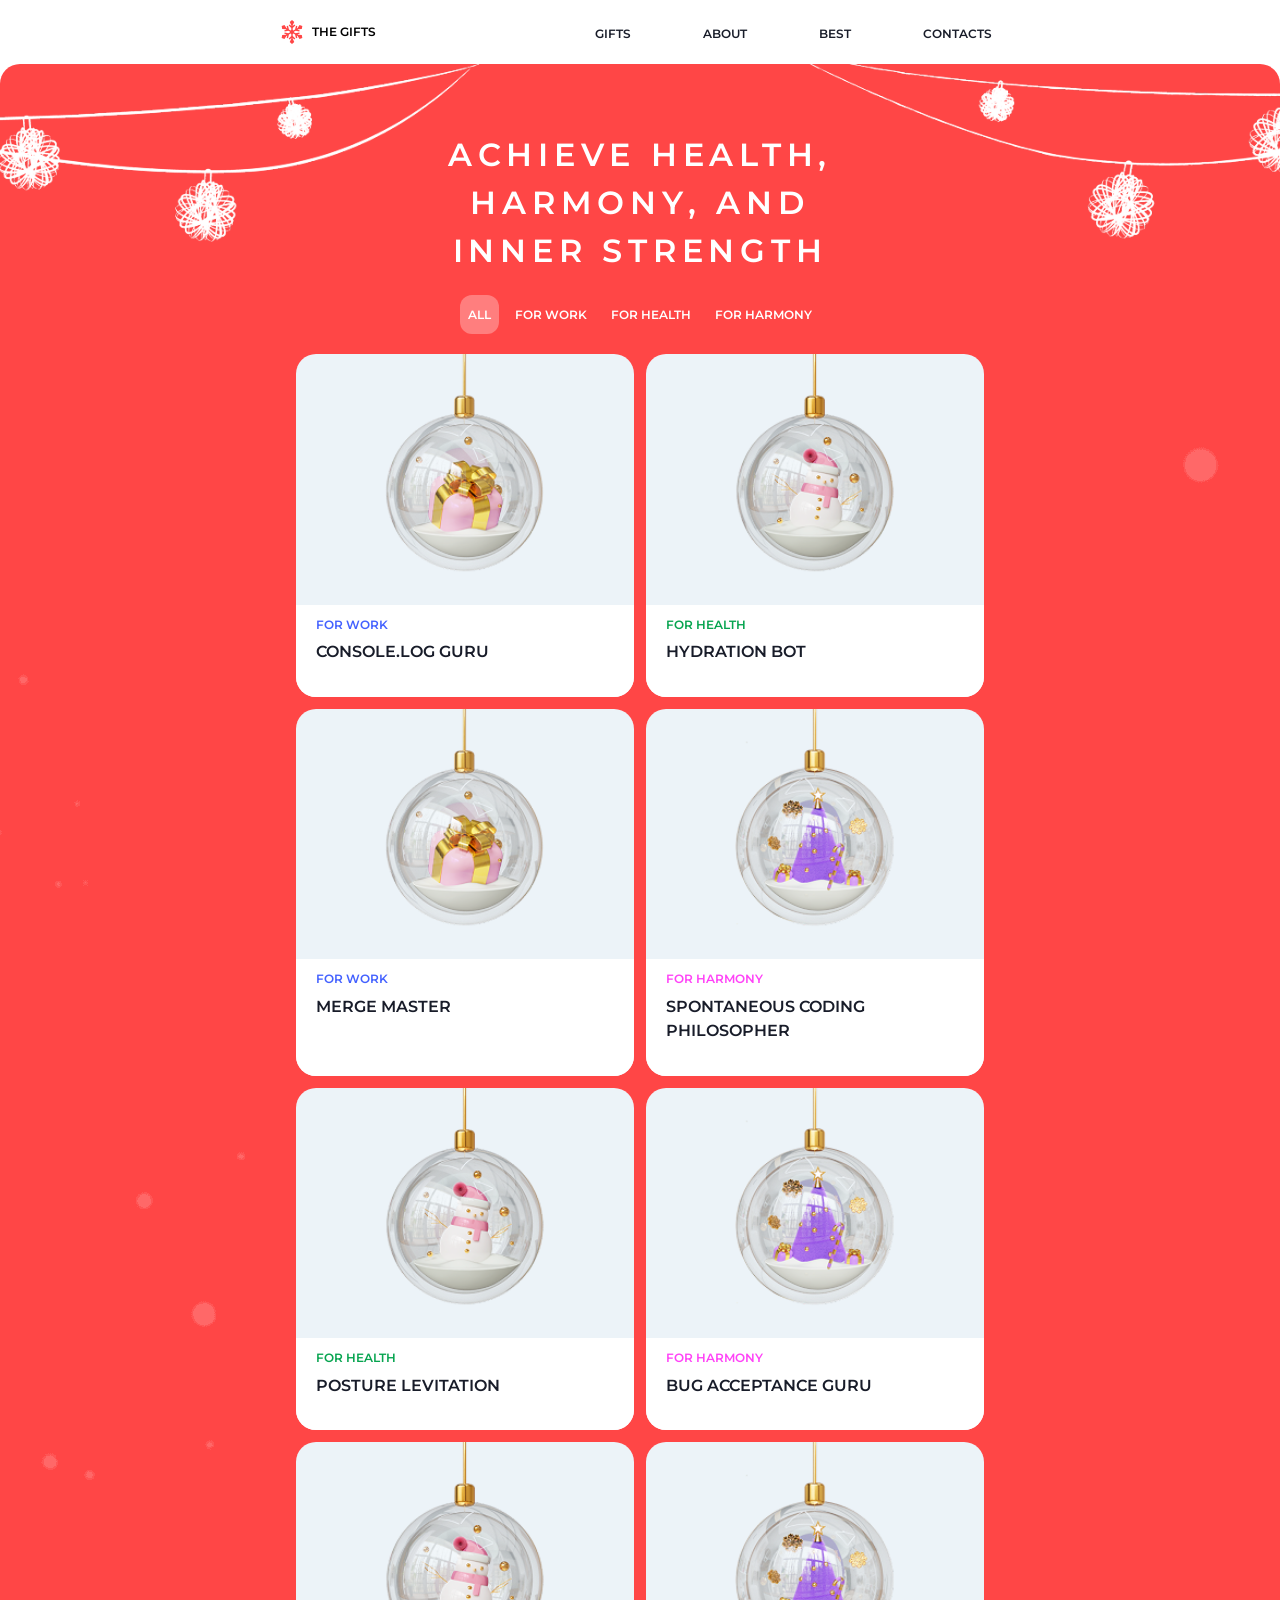
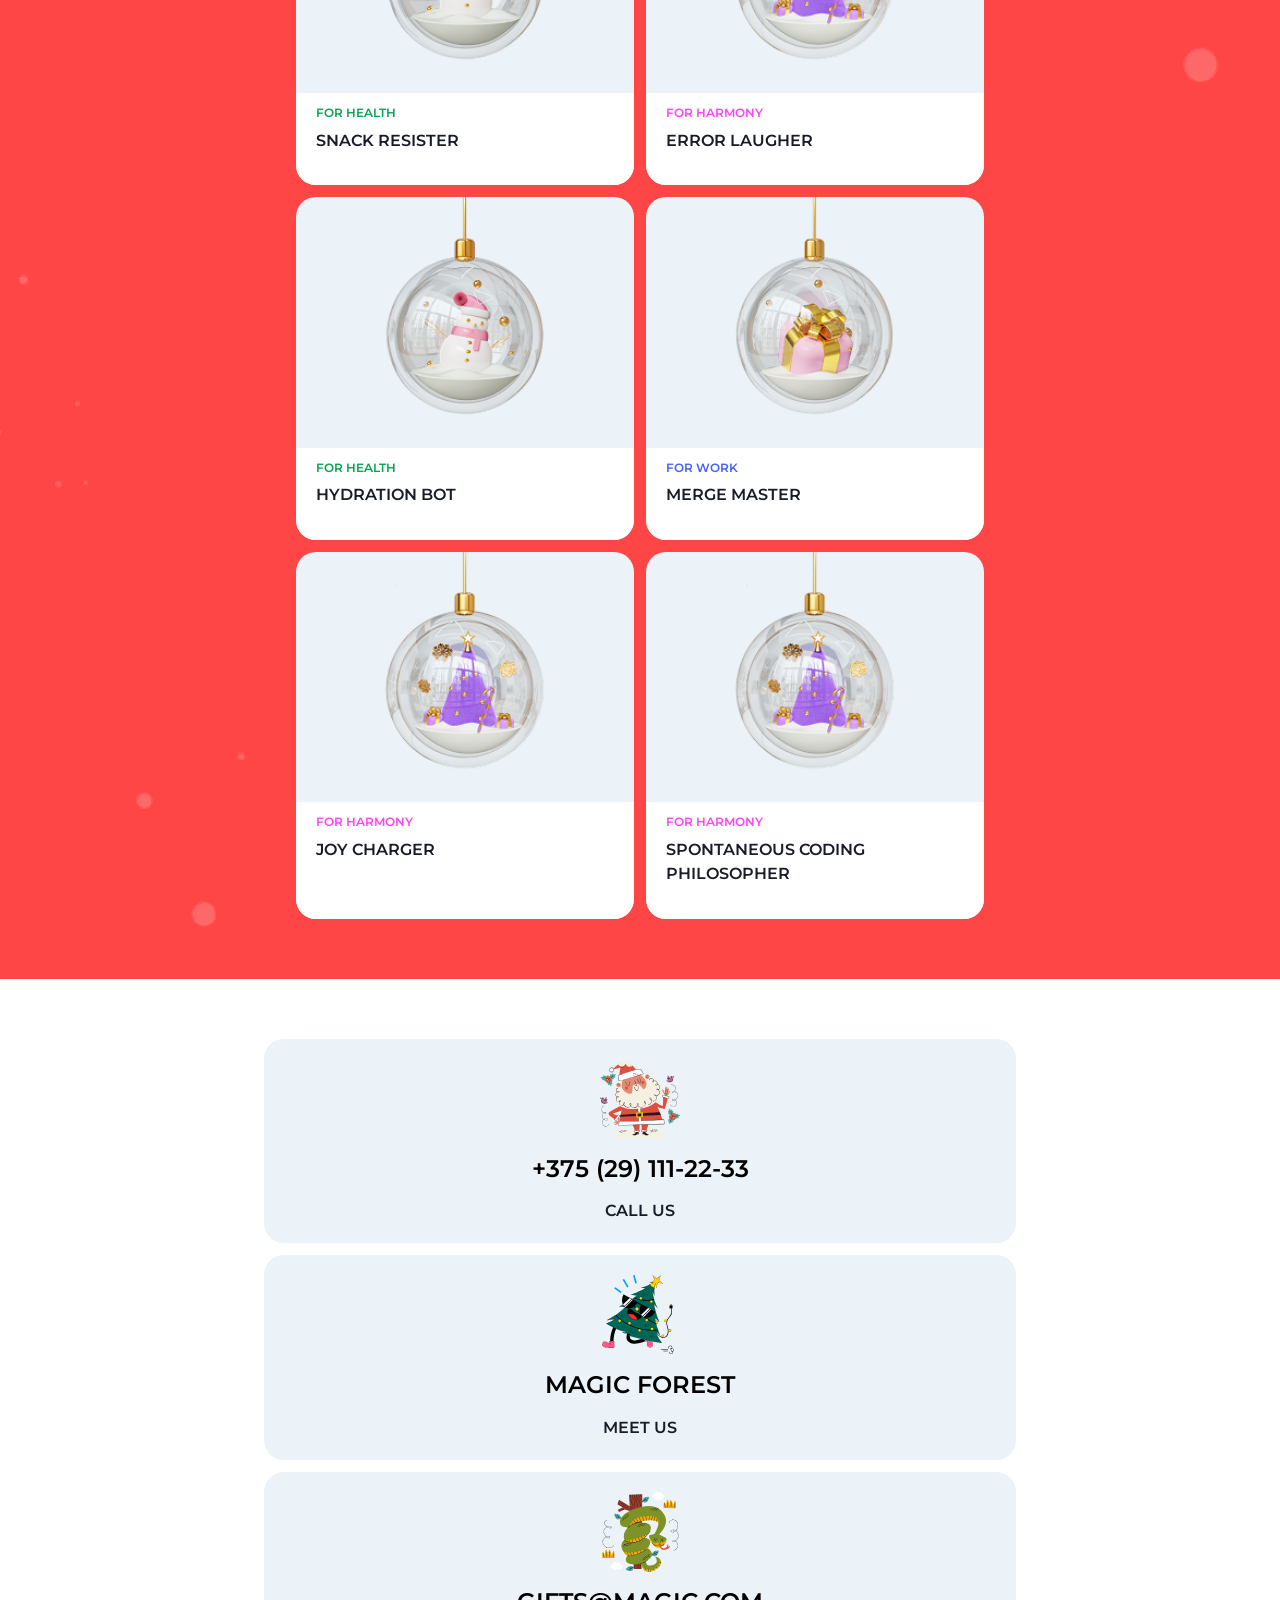
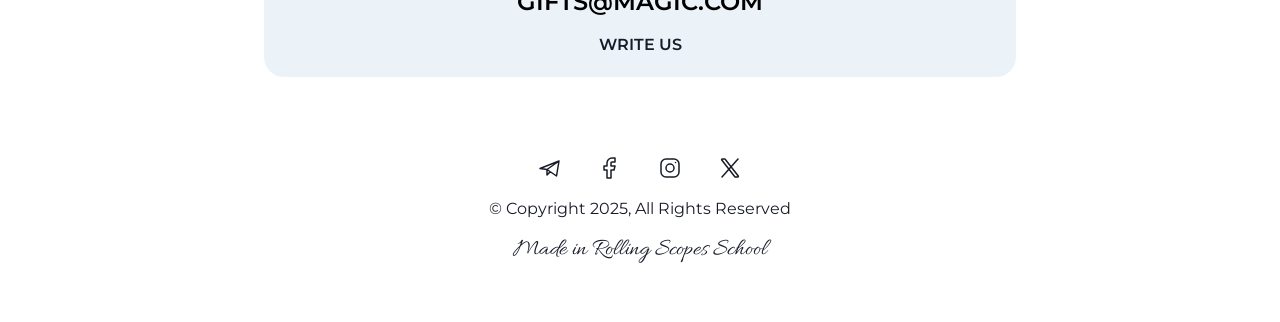
==== commit d15d8656: "feat: update burger menu to both pges" ====
--- a/christmas-shop/gifts.html
+++ b/christmas-shop/gifts.html
@@ -24,9 +24,9 @@
        <nav class="nav" id="nav-menu">
            <ul class="nav-list">
                <li><a href="gifts.html">Gifts</a></li>
-               <li><a href="#about">About</a></li>
-               <li><a href="#best">Best</a></li>
-               <li><a href="#contacts">Contacts</a></li>
+              <li><a href="index.html#about">About</a></li>
+              <li><a href="index.html#best">Best</a></li>
+              <li><a href="index.html#contacts">Contacts</a></li>
            </ul>
        </nav>
        </div>
@@ -183,6 +183,24 @@
                </div>
            </div>
        </footer> 
-   <script src="js/script.js"></script>    
+  <div class="modal-backdrop" id="gift-modal-backdrop" aria-hidden="true">
+      <article class="gift-modal" role="dialog" aria-modal="true" aria-labelledby="gift-modal-title">
+          <button class="gift-modal-close" id="gift-modal-close" type="button" aria-label="Close modal">
+              <span></span>
+              <span></span>
+          </button>
+          <div class="gift-modal-image-wrap">
+              <img id="gift-modal-image" src="" alt="">
+          </div>
+          <div class="gift-modal-content">
+              <p class="gift-modal-category" id="gift-modal-category"></p>
+              <h3 class="gift-modal-title" id="gift-modal-title"></h3>
+              <p class="gift-modal-description" id="gift-modal-description"></p>
+              <div class="gift-modal-powers" id="gift-modal-powers"></div>
+          </div>
+      </article>
+  </div>
+  <script src="js/gifts-data.js"></script>
+  <script src="js/script.js"></script>    
 </body>
 </html>
--- a/christmas-shop/css/style.css
+++ b/christmas-shop/css/style.css
@@ -80,8 +80,26 @@
  cursor: pointer;
 }
 
-nav {
- display: none;
+.logo:hover {
+ cursor: pointer;
+}
+
+.nav {
+ position: fixed;
+ top: 64px;
+ right: 0;
+ width: 100%;
+ height: calc(100vh - 64px);
+ background: #fff;
+ display: flex;
+ flex-direction: column;
+ align-items: center;
+ justify-content: center;
+ z-index: 1000;
+ transform: translateX(100%);
+ opacity: 0;
+ transition: transform 0.35s ease, opacity 0.25s ease;
+ pointer-events: none;
 }
 
 .burger-btn {
@@ -106,20 +124,12 @@
 }
 
 .nav.active {
- display: flex;
- position: fixed;
- top: 0;
- left: 0;
- width: 100%;
- height: 100vh;
- background: #fff;
- flex-direction: column;
- align-items: center;
- justify-content: center;
- z-index: 1000;
-}
-
-.nav.active .nav-list {
+ transform: translateX(0);
+ opacity: 1;
+ pointer-events: auto;
+}
+
+.nav .nav-list {
  list-style: none;
  display: flex;
  flex-direction: column;
@@ -127,7 +137,7 @@
  text-align: center;
 }
 
-.nav.active .nav-list a {
+.nav .nav-list a {
  font-size: 24px;
  text-decoration: none;
  color: #181C29;
@@ -201,11 +211,6 @@
  /* border: 1px solid #181C29; */
  }
 
-.btn:hover {
- background: #fff;
- color: #181C29;
-}
-
 /* ================= ABOUT ================= */
 .about {
    padding: 60px 8px;
@@ -280,6 +285,10 @@
  padding: 0 8px;
 }
 
+.lcld-slider-window {
+  overflow: hidden;
+}
+
 .slider-caption {
  font-family: 'Allura', cursive;
  font-size: 24px;
@@ -303,44 +312,39 @@
 }
 
 .lcld-card {
-   display: flex;
-   flex-direction: column;
-   align-items: center;
+  display: flex;
+  flex-direction: row;
+  align-items: center;
+  gap: 20px;
+  width: max-content;
+  transition: transform 0.5s ease;
+  will-change: transform;
 }
 
 .lcld-item {
- display: flex;
- align-items: center;
- justify-content: space-between;
- position: relative;
- width: 100%;
- max-width: 100%;
- gap: 20px;
- box-sizing: border-box;
-}
-
-.slider span {
- font-size: clamp(40px, 15vw, 80px);
+  display: flex;
+  align-items: center;
+  gap: 20px;
+  flex-shrink: 0;
+}
+
+.lcld-item span {
+ font-size: 80px;
  line-height: 1;
  flex-shrink: 1;
  font-weight: 600;
  text-transform: uppercase;
   color: #fff;
   padding-left: 10px;
-
 }
 
 .lcld-item img {
  border-radius: 20px;
- /* margin-right: 20px; */
- object-fit: cover;
- margin-right: -10px;
-}
-
-.lcld-item:hover {
- transform: scale(1.1);
- cursor: pointer;
-
+object-fit: cover;
+width: 200px;
+height: 200px;
+flex: 0 0 200px;
+margin-right: -10px;
 }
 
 .slider-controls {
@@ -365,11 +369,18 @@
  justify-content: center;
  transition: 0.3s ease;
 }
-.slider-controls :hover {
-  background-color: #fff;
-  color: #ff4646;
-
-
+
+.control-btn:disabled {
+  cursor: default;
+  opacity: 0.4;
+}
+
+@media only screen and (min-width: 1440px) and (hover: hover) and (pointer: fine) {
+  .control-btn:hover:not(:disabled) {
+    background-color: #fff;
+    color: #ff4646;
+    border-color: #fff;
+  }
 }
 
 /* ================= GIFTS ================= */
@@ -432,13 +443,6 @@
  display: block;
 }
 
-.gift-card:hover {
- transform: translateY(-5px);
- background: #ffecec;
- cursor: pointer;
- color: #ff4646;
-}
-
 .best-content {
  background-color: #fff;
  padding: 12px 20px;
@@ -480,6 +484,143 @@
    line-height: 152%;
    letter-spacing: 8%;
    padding-bottom: 20px;   
+}
+
+.modal-backdrop {
+  position: fixed;
+  inset: 0;
+  background: rgba(24, 28, 41, 0.8);
+  display: none;
+  align-items: center;
+  justify-content: center;
+  padding: 8px;
+  z-index: 3000;
+}
+
+.modal-backdrop.is-open {
+  display: flex;
+}
+
+.gift-modal {
+  width: 100%;
+  max-width: 364px;
+  border-radius: 20px;
+  overflow: hidden;
+  background: #ecf3f8;
+  position: relative;
+}
+
+.gift-modal-close {
+  position: absolute;
+  top: 12px;
+  right: 12px;
+  width: 40px;
+  height: 40px;
+  border: none;
+  background: transparent;
+  cursor: pointer;
+  z-index: 2;
+}
+
+.gift-modal-close span {
+  position: absolute;
+  top: 19px;
+  left: 10px;
+  width: 20px;
+  height: 2px;
+  background: #181c29;
+}
+
+.gift-modal-close span:first-child {
+  transform: rotate(45deg);
+}
+
+.gift-modal-close span:last-child {
+  transform: rotate(-45deg);
+}
+
+.gift-modal-image-wrap img {
+  width: 100%;
+  height: 230px;
+  object-fit: cover;
+}
+
+.gift-modal-content {
+  background: #fff;
+  border-radius: 20px;
+  padding: 20px;
+  display: flex;
+  flex-direction: column;
+  gap: 8px;
+}
+
+.gift-modal-category {
+  text-transform: uppercase;
+  font-size: 12px;
+  font-weight: 600;
+  line-height: 130%;
+  letter-spacing: 5%;
+}
+
+.gift-modal-title {
+  text-transform: uppercase;
+  font-size: 16px;
+  font-weight: 600;
+  line-height: 152%;
+  letter-spacing: 8%;
+}
+
+.gift-modal-description {
+  font-size: 16px;
+  line-height: 148%;
+  margin-bottom: 12px;
+}
+
+.gift-modal-powers {
+  display: flex;
+  flex-direction: column;
+  gap: 8px;
+}
+
+.gift-modal-power-row {
+  display: grid;
+  grid-template-columns: 1fr auto auto;
+  align-items: center;
+  column-gap: 12px;
+}
+
+.gift-modal-power-label,
+.gift-modal-power-value {
+  font-size: 16px;
+  line-height: 148%;
+}
+
+.gift-modal-power-label {
+  text-transform: capitalize;
+}
+
+.gift-modal-stars {
+  display: flex;
+  gap: 8px;
+}
+
+.gift-modal-stars img {
+  width: 16px;
+  height: 16px;
+  opacity: 0.15;
+}
+
+.gift-modal-stars img.is-active {
+  opacity: 1;
+}
+
+body.modal-open {
+  overflow: hidden;
+}
+
+.gift-card:focus-visible {
+  outline: 2px solid #ffffff;
+  outline-offset: 3px;
 }
 
 
@@ -614,14 +755,6 @@
 }
 
 
-.footer-card:hover,
-.footer-card a:hover {
- cursor: pointer;
- color: #ff4646;
-  transform: scale(1.01);
-}
-
-
 .footer h3 {
    text-transform: uppercase;
    font-size: 16px;
@@ -665,12 +798,6 @@
  height: 24px;
  object-fit: contain;
 }
-
-.social-link:hover img {
-  transform: scale(1.1);
-  filter: sepia(100%) saturate(500%) hue-rotate(310deg);
-}
-
 
 .footer-paragraph {
    font-size: 16px;
@@ -699,9 +826,8 @@
    gap: 8px;            
 }
 
-.copyright :hover,
-.copyright :focus {
-  color:#ff4646;
+.copyright a:focus-visible {
+  color: #ff4646;
 }
 
 .gift-card,
@@ -709,6 +835,50 @@
 .social-link,
 nav a {
  transition: all 0.3s ease;
+}
+
+@media only screen and (min-width: 1440px) and (hover: hover) and (pointer: fine) {
+  .footer-card:hover {
+    transform: scale(1.01);
+    cursor: pointer;
+  }
+
+  .footer-card:hover .card,
+  .footer-card:hover h3,
+  .footer-card a:hover,
+  .footer-link:hover,
+  .copyright a:hover {
+    color: #ff4646;
+    cursor: pointer;
+  }
+
+  .social-link:hover img {
+    transform: scale(1.1);
+    filter: brightness(0) saturate(100%) invert(42%) sepia(99%) saturate(1562%)
+      hue-rotate(328deg) brightness(102%) contrast(101%);
+  }
+}
+
+@media only screen and (min-width: 1440px) and (hover: hover) and (pointer: fine) {
+  .footer-card:hover {
+    transform: scale(1.01);
+    cursor: pointer;
+  }
+
+  .footer-card:hover .card,
+  .footer-card:hover h3,
+  .footer-card a:hover,
+  .footer-link:hover,
+  .copyright a:hover {
+    color: #ff4646;
+    cursor: pointer;
+  }
+
+  .social-link:hover img {
+    transform: scale(1.1);
+    filter: brightness(0) saturate(100%) invert(42%) sepia(99%) saturate(1562%)
+      hue-rotate(328deg) brightness(102%) contrast(101%);
+  }
 }
 
 /* ================= GIFTS PAGE ================= */
@@ -724,10 +894,10 @@
  background-repeat: no-repeat;
  background-position: top center;
  background-size: contain;
- min-height: 380px;
+ min-height: 316px;
  color: #fff;
  display: flex;
- align-items: center;
+ align-items: end;
  justify-content: center;
  padding: 0;
 
@@ -786,11 +956,6 @@
  pointer-events: none;
 }
 
-.tabs a:hover {
- background-color: rgba(255, 255, 255, 0.1);
- color: #fff;
-}
-
 .best-gifts-container {
  padding-bottom: 60px;
  padding-left: 8px;
@@ -799,7 +964,7 @@
 }
 
 
-@media only screen and (min-width: 768px) {
+@media only screen and (min-width: 769px) {
     .container {
     max-width: 768px;
     }
@@ -809,6 +974,15 @@
    }
 
    .nav {
+      position: static;
+      top: auto;
+      right: auto;
+      width: auto;
+      height: auto;
+      transform: none;
+      opacity: 1;
+      pointer-events: auto;
+      background: transparent;
       display: block;
    }
 
@@ -829,12 +1003,16 @@
       border-radius: 20px;
       transition: 0.3s;
    }
+
+   .nav .nav-list {
+      flex-direction: row;
+   }
+
+   .nav .nav-list a {
+      font-size: 12px;
+      padding: 12px 20px;
+   }
   
-    .nav-list a:hover {
-      color: #ff4646;
-      background: rgba(255, 70, 70, 0.1);
-    }
-
     .about-container {
       flex-direction: row;
       align-items: center;
@@ -844,22 +1022,17 @@
    }
 
 .lcld-card {
-   flex-direction: row;
-   justify-content: flex-start;
-   overflow: visible;
-   
+  justify-content: flex-start;
+  overflow: visible;
+
  }
 
 .lcld-item {
-   display: flex;
-   flex-direction: row;
-   align-items: center;
-   width: auto;
-   flex-shrink: 0;
+  width: auto;
+  gap: 20px;
  }
 
 .lcld-item img {
-   margin-right: 0;
    width: 200px;
    height: 200px;
  }
@@ -880,8 +1053,52 @@
  .gift-card {
    margin: 0;
  }
+ .gift-modal {
+   max-width: 400px;
+ }
   .hero-text h1 {
     max-width: 426px;
+  }
+
+  .hero.gifts-page {
+    min-height: 220px;
+}
+
+  .hero.gifts-page {
+    min-height: 220px;
+}
+}
+
+@media only screen and (min-width: 1440px) and (hover: hover) and (pointer: fine) {
+  .logo:hover {
+    cursor: pointer;
+  }
+
+  .btn:hover {
+    background: #fff;
+    color: #181C29;
+  }
+
+  .lcld-item:hover {
+    transform: scale(1.1);
+    cursor: pointer;
+  }
+
+  .gift-card:hover {
+    transform: translateY(-5px);
+    background: #ffecec;
+    cursor: pointer;
+    color: #ff4646;
+  }
+
+  .tabs a:hover {
+    background-color: rgba(255, 255, 255, 0.1);
+    color: #fff;
+  }
+
+  .nav .nav-list a:hover {
+    color: #ff4646;
+    background: rgba(255, 70, 70, 0.1);
   }
 }
 
@@ -902,7 +1119,7 @@
    display: none;
  }
 
- nav {
+ .nav {
    display: block;
  }
 
@@ -923,9 +1140,13 @@
    transition: 0.3s ease;
  }
 
- .nav-list a:hover {
-   color: #ff4646;
-   background: rgba(255, 70, 70, 0.1);
+ .nav .nav-list {
+   flex-direction: row;
+ }
+
+ .nav .nav-list a {
+   font-size: 12px;
+   padding: 12px 20px;
  }
 
  .about-container {
@@ -950,6 +1171,10 @@
    margin: 0;
  }
 
+ .gift-modal {
+   max-width: 400px;
+ }
+
  .footer-grid {
    grid-template-columns: repeat(3, 1fr);
    gap: 12px;
@@ -964,5 +1189,24 @@
    justify-content: center;
    padding: 0;
  }
-}
-
+
+ .footer-card a:focus-visible,
+ .footer-link:focus-visible,
+ .social-link:focus-visible {
+   outline: 2px solid #ff4646;
+   outline-offset: 3px;
+   border-radius: 12px;
+ }
+ 
+ .footer-card:focus-within {
+   transform: scale(1.01);
+ }
+ 
+ .footer-card:focus-within .card,
+ .footer-card:focus-within h3 {
+   color: #ff4646;
+ }
+ 
+
+}
+
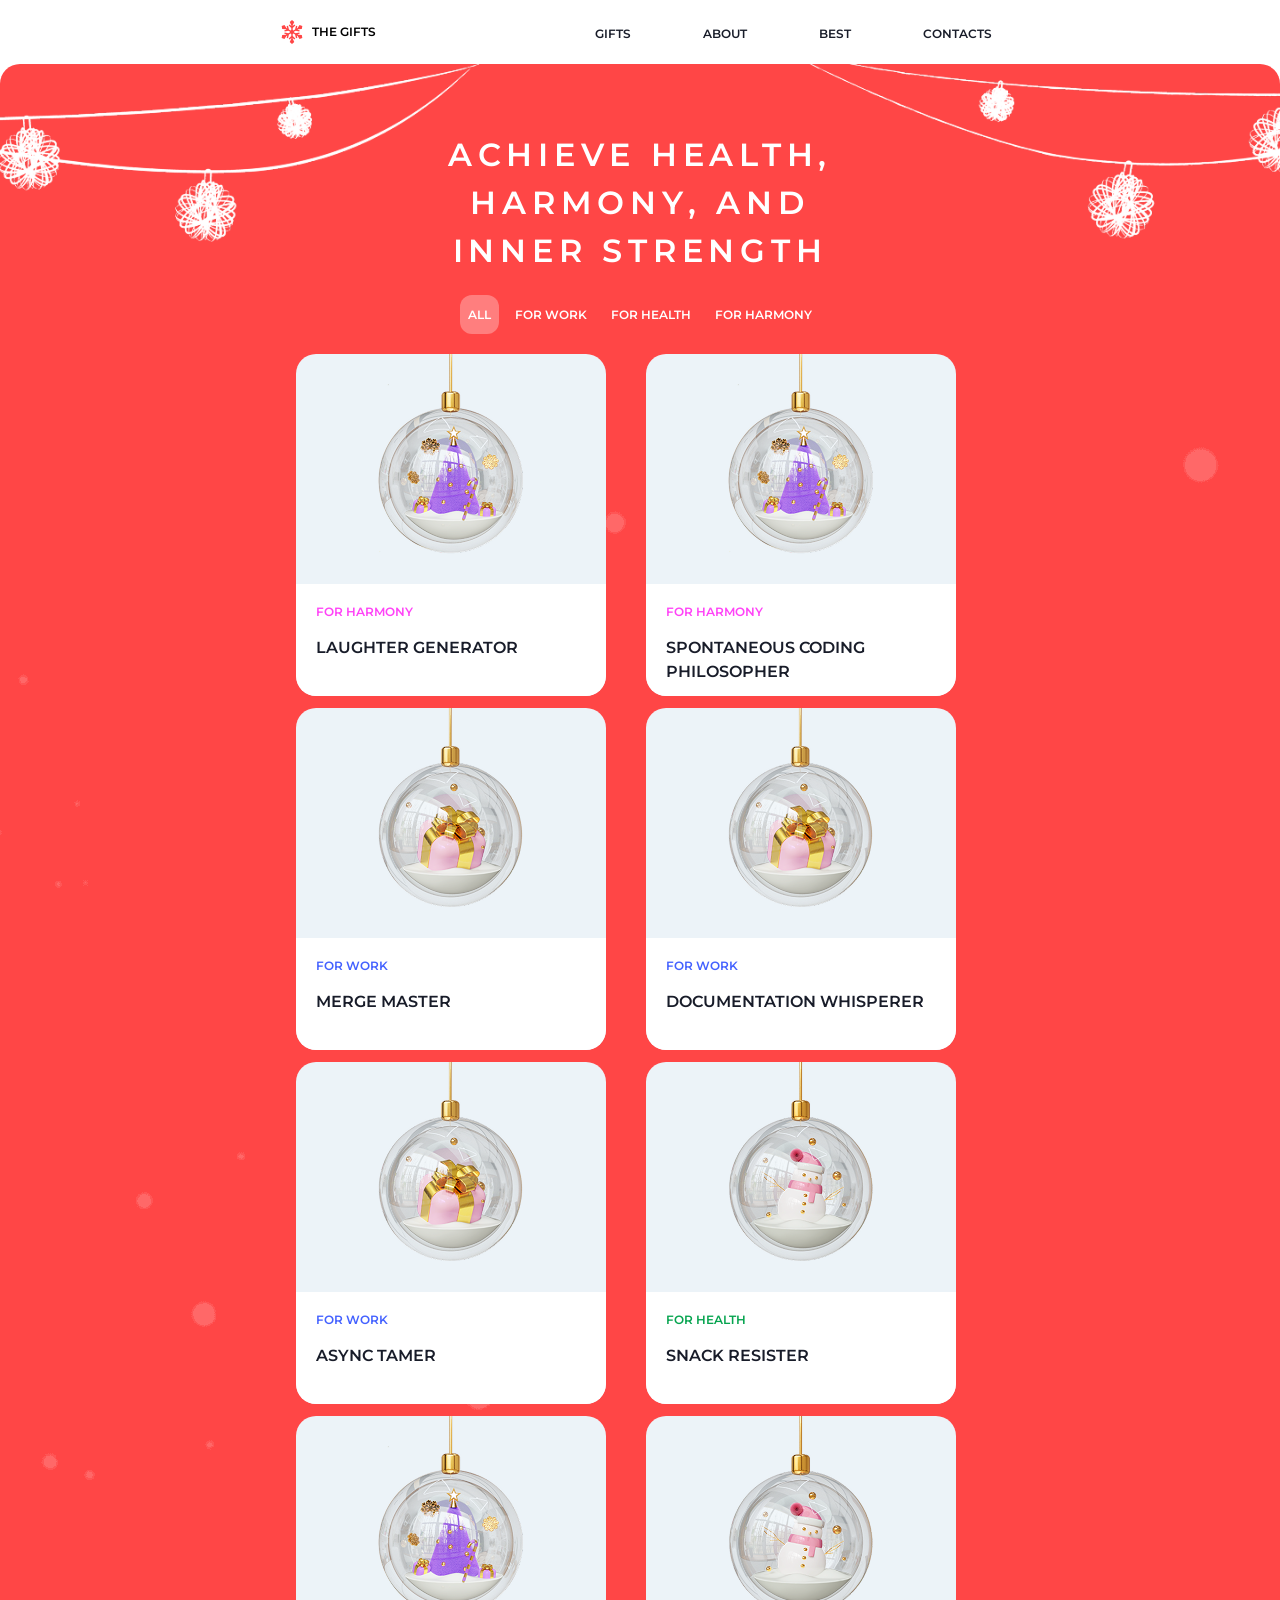
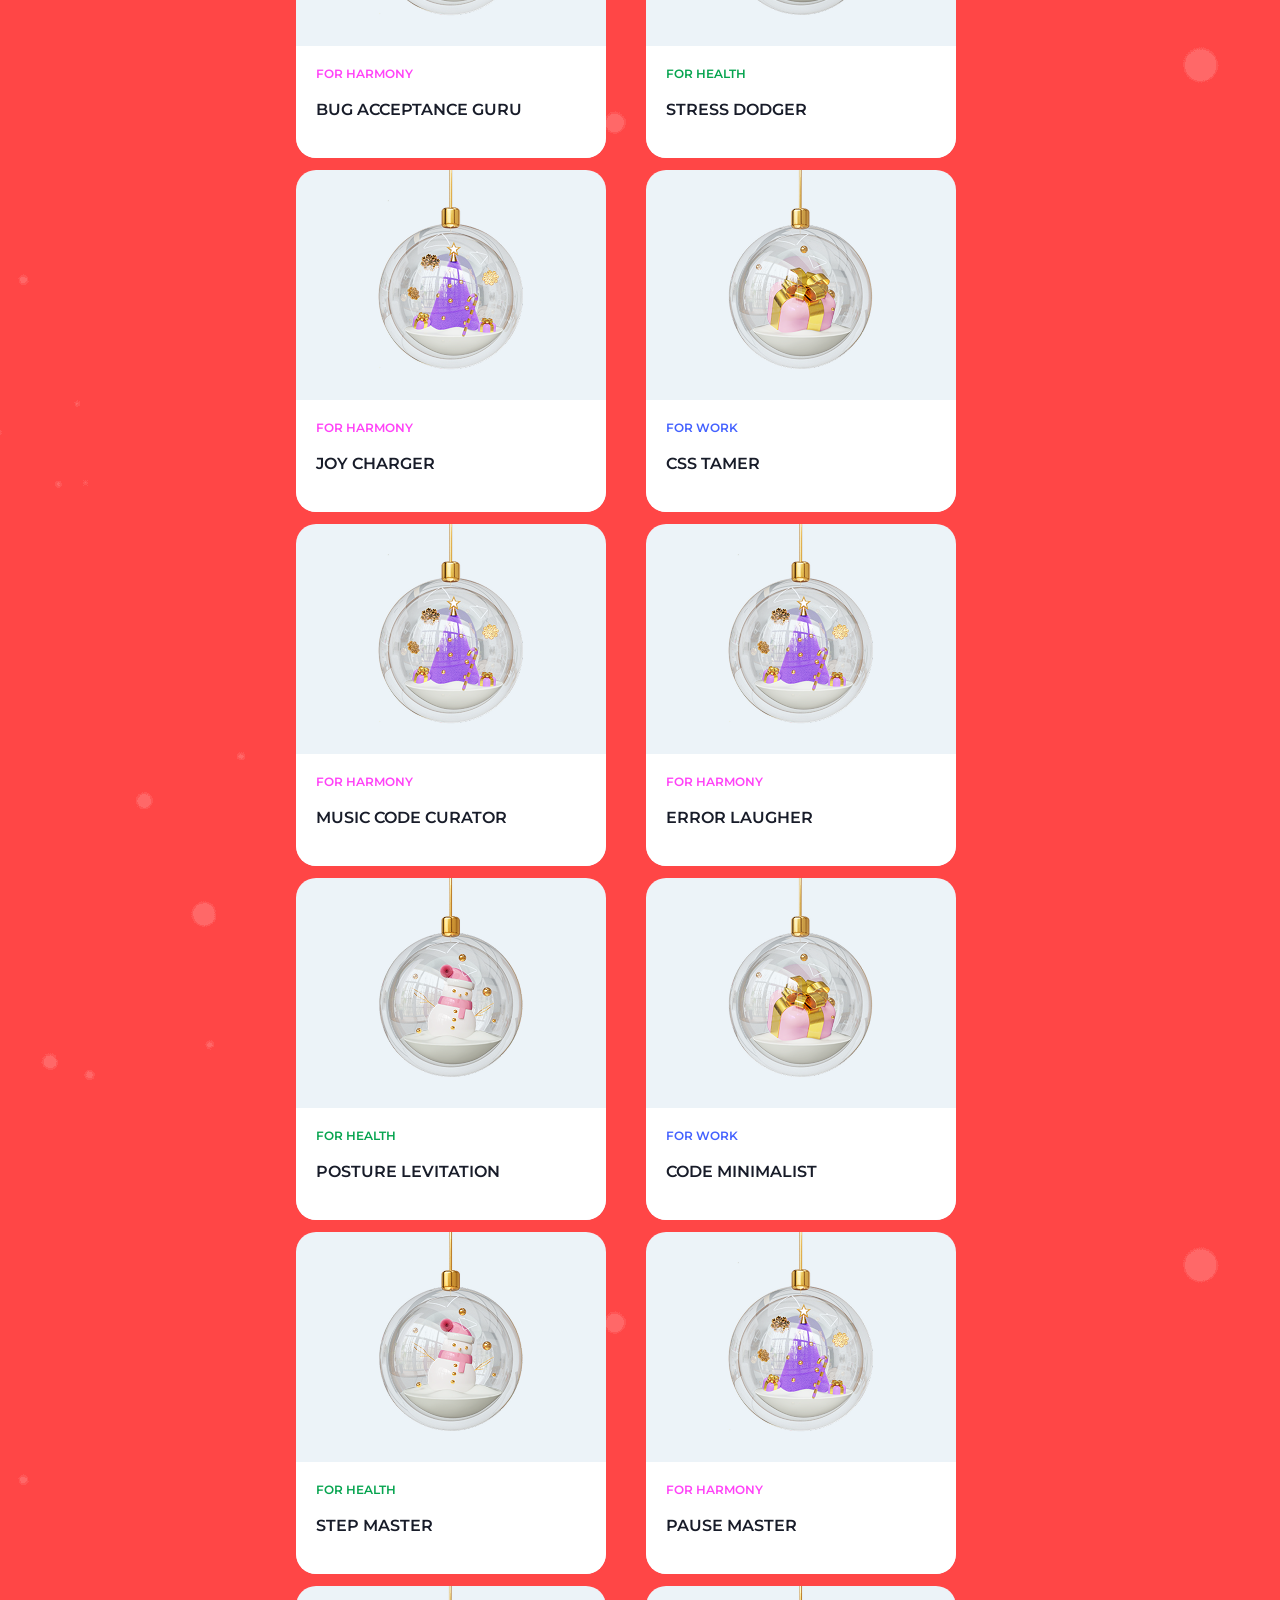
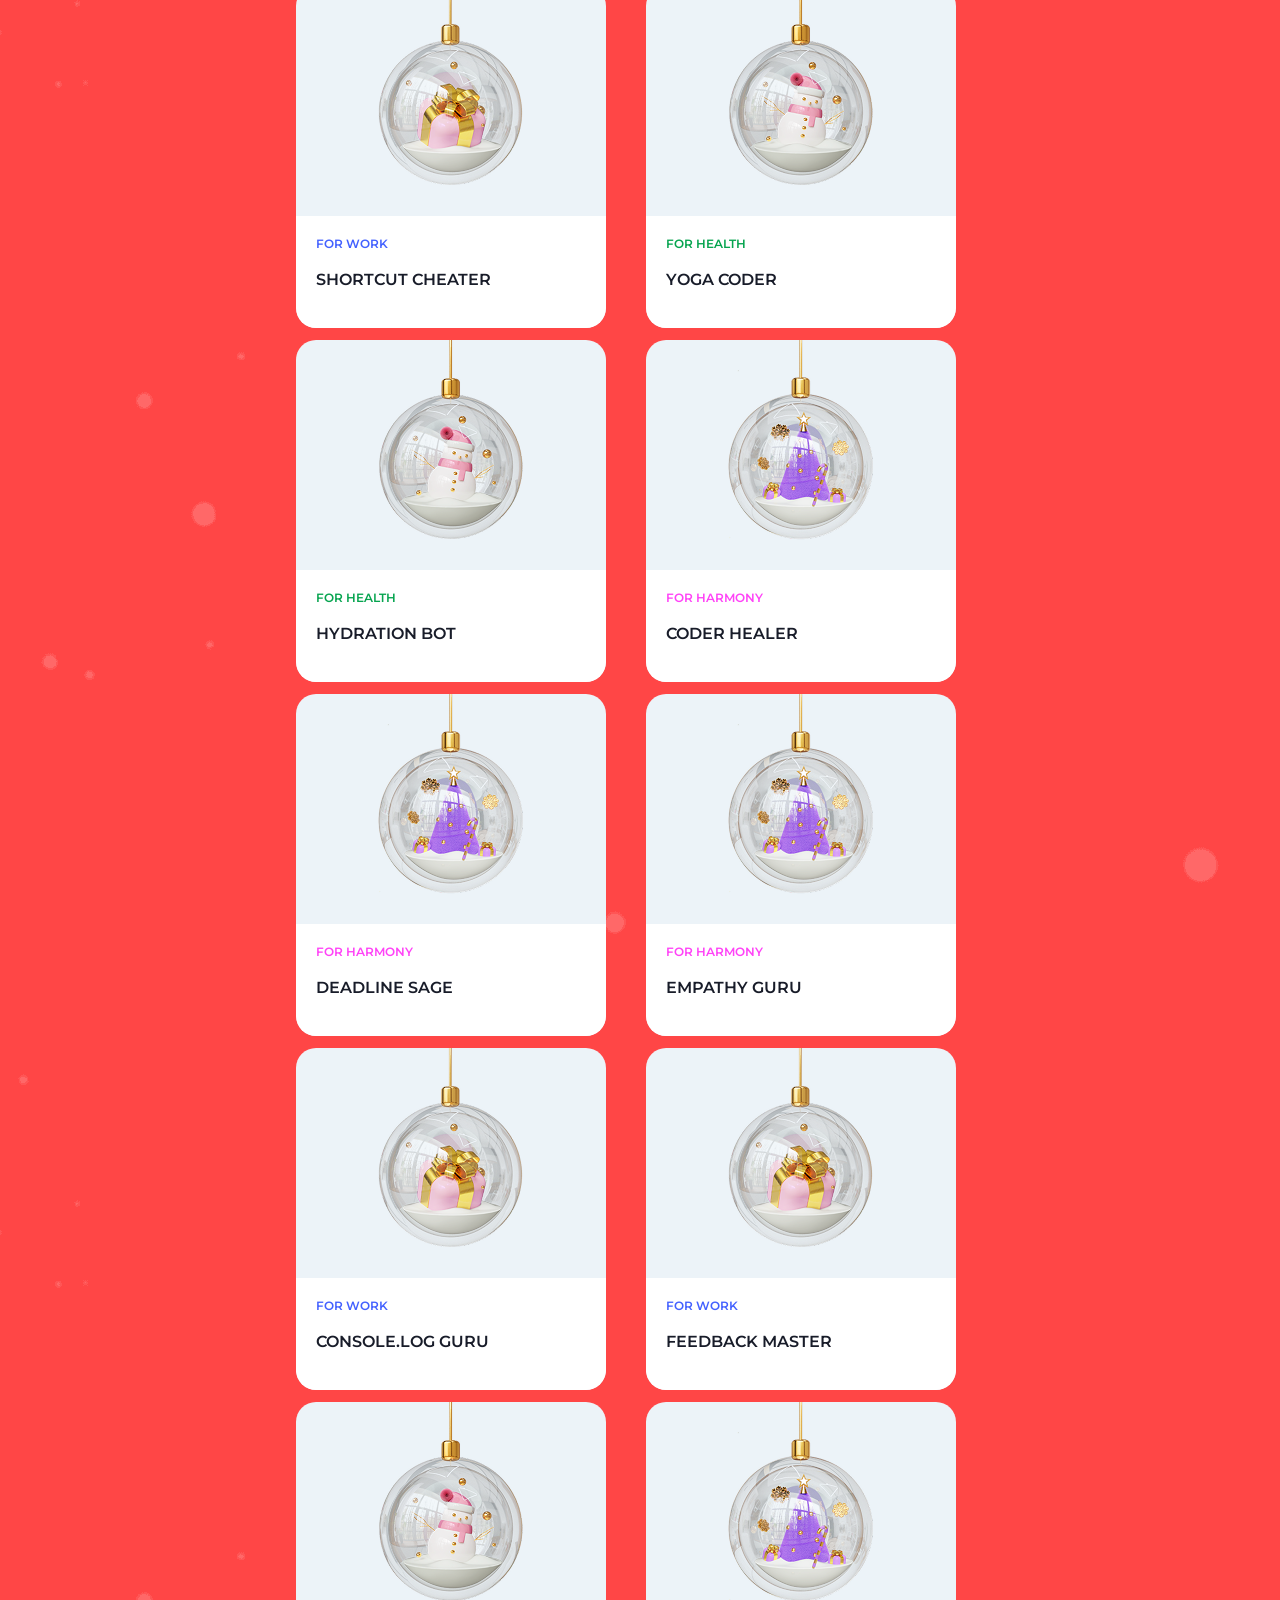
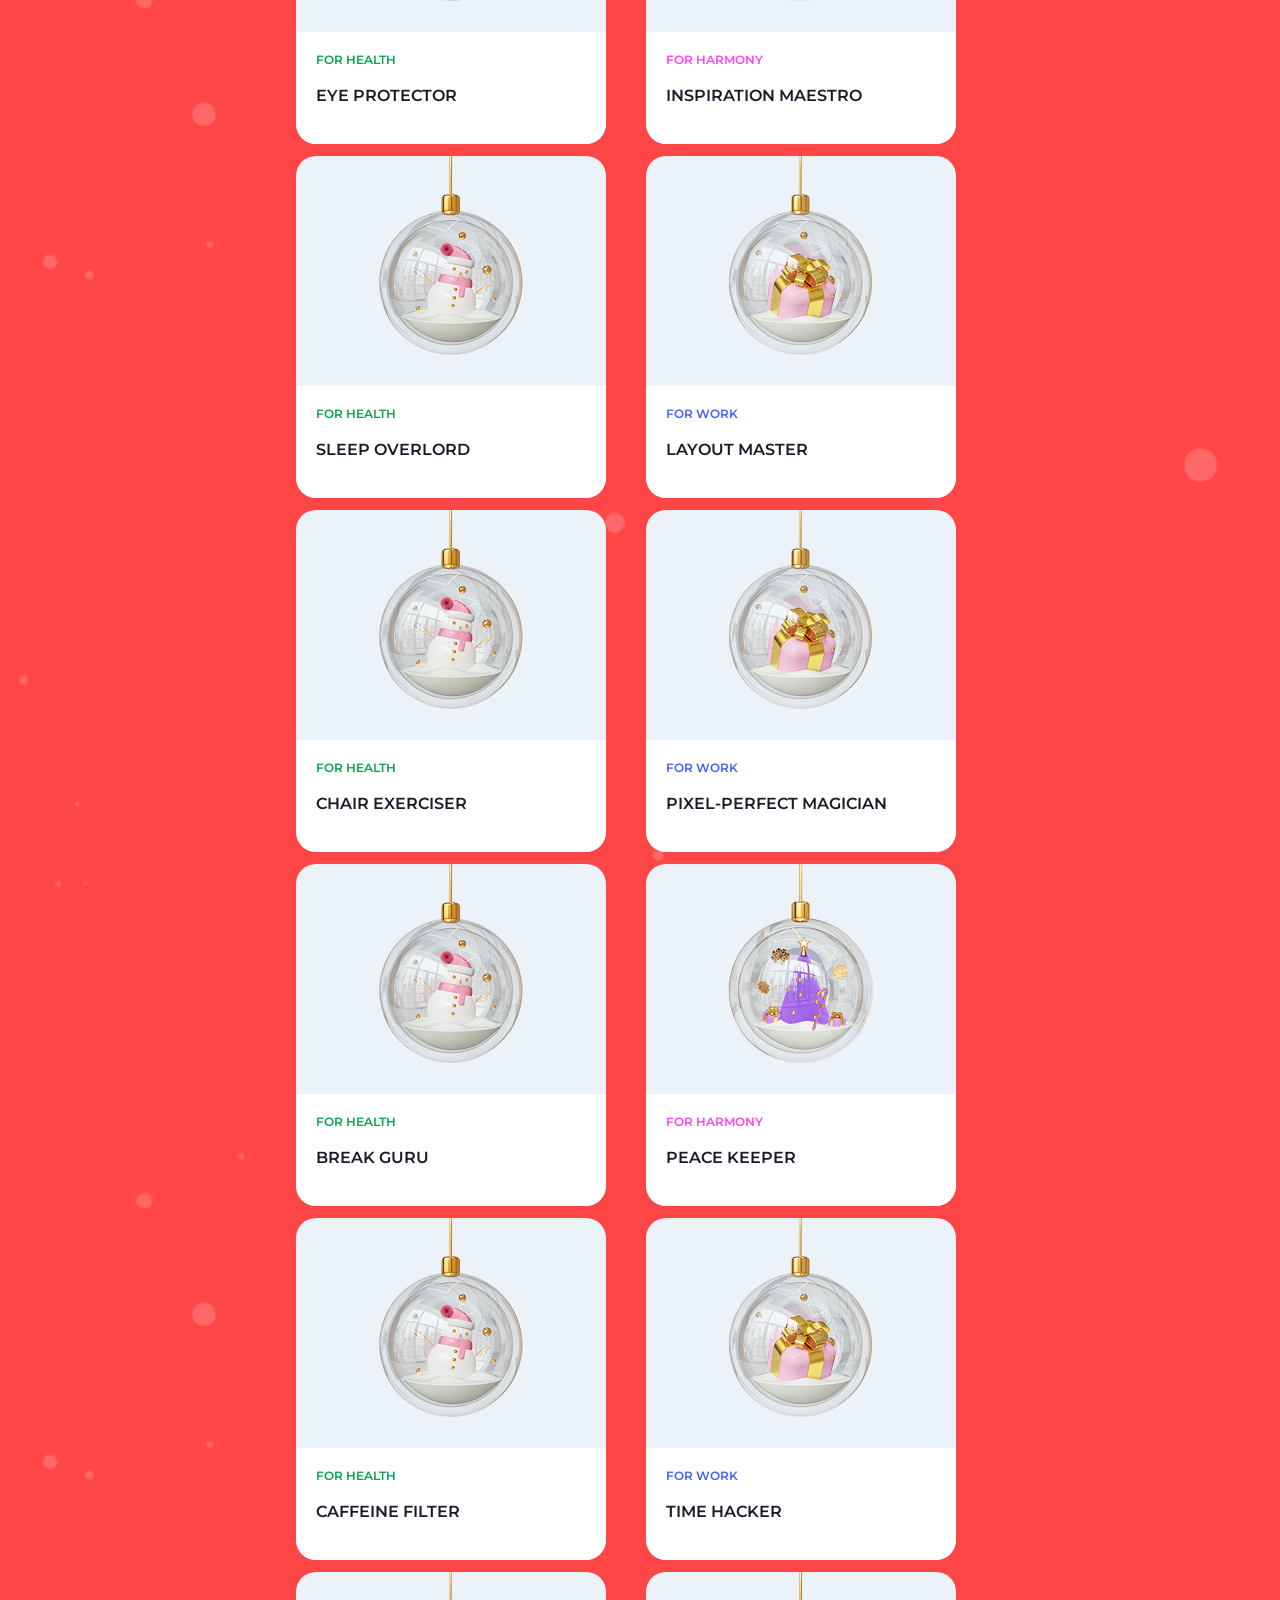
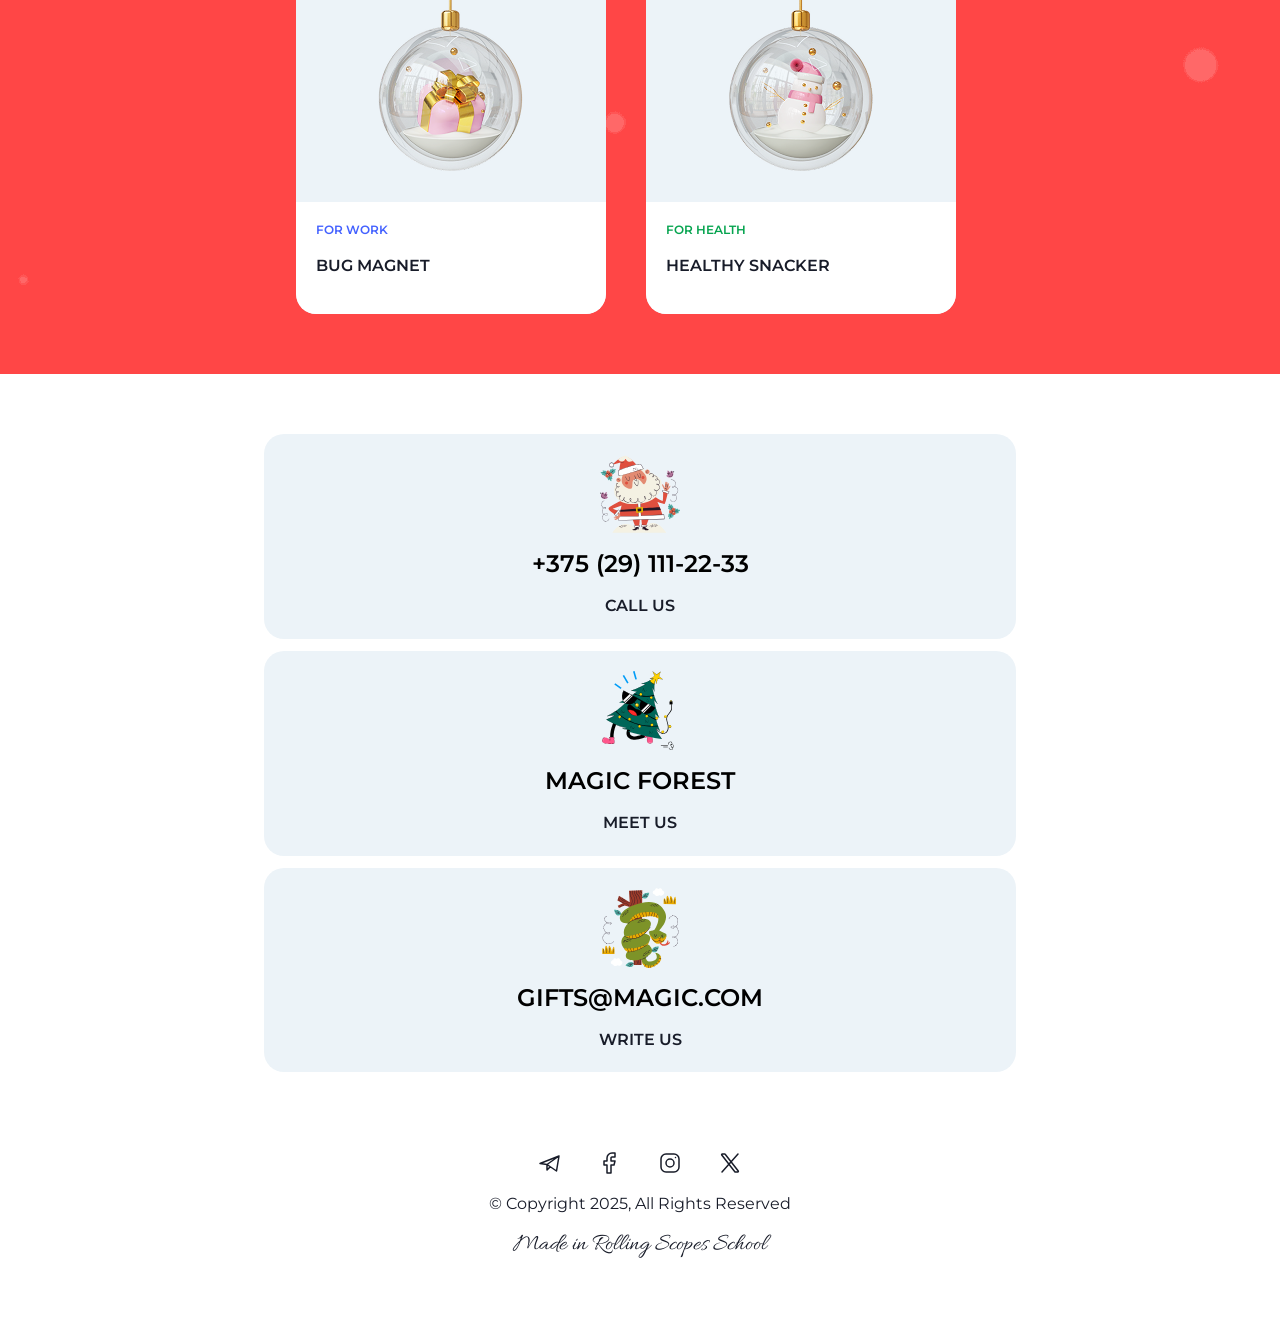
==== commit 5680f586: "feat: add scroll-button to gift page" ====
--- a/christmas-shop/gifts.html
+++ b/christmas-shop/gifts.html
@@ -183,6 +183,9 @@
                </div>
            </div>
        </footer> 
+  <button class="scroll-top-btn" id="scroll-top-btn" type="button" aria-label="Scroll to top">
+      <span class="scroll-top-icon" aria-hidden="true"></span>
+  </button>
   <div class="modal-backdrop" id="gift-modal-backdrop" aria-hidden="true">
       <article class="gift-modal" role="dialog" aria-modal="true" aria-labelledby="gift-modal-title">
           <button class="gift-modal-close" id="gift-modal-close" type="button" aria-label="Close modal">
--- a/christmas-shop/css/style.css
+++ b/christmas-shop/css/style.css
@@ -433,25 +433,31 @@
  transition: transform 0.3s ease;
  display: flex;
  flex-direction: column;
- height: 100%;
- margin: 0 27px;
+ width: 100%;
+ max-width: 310px;
+ height: 342px;
+ margin: 0 auto;
 }
 
 .gift-card img {
  width: 100%;
- height: auto;
+ height: 230px;
+ object-fit: cover;
  display: block;
 }
 
 .best-content {
  background-color: #fff;
- padding: 12px 20px;
+ padding: 20px;
  box-sizing: border-box;
  width: 100%;
- flex-grow: 1;
+ height: 112px;
  display: flex;
  flex-direction: column;
+ gap: 8px;
  justify-content: flex-start;
+ border-bottom-left-radius: 20px;
+ border-bottom-right-radius: 20px;
 }
 
 .best-work,
@@ -483,7 +489,8 @@
    font-weight: 600;
    line-height: 152%;
    letter-spacing: 8%;
-   padding-bottom: 20px;   
+  max-width: 270px;
+  padding-bottom: 0;
 }
 
 .modal-backdrop {
@@ -552,6 +559,66 @@
   display: flex;
   flex-direction: column;
   gap: 8px;
+}
+
+.scroll-top-btn {
+  position: fixed;
+  right: 8px;
+  bottom: 8px;
+  width: 56px;
+  height: 56px;
+  padding: 0;
+  border-radius: 100px;
+  border: 1px solid #ff4646;
+  background: #ffffff;
+  display: none;
+  align-items: center;
+  justify-content: center;
+  cursor: pointer;
+  z-index: 2500;
+  transition: transform 0.2s ease, background-color 0.2s ease, border-color 0.2s ease;
+}
+
+.scroll-top-icon {
+  position: relative;
+  width: 24px;
+  height: 24px;
+  display: block;
+}
+
+.scroll-top-icon::before,
+.scroll-top-icon::after {
+  content: "";
+  position: absolute;
+  display: block;
+}
+
+.scroll-top-icon::before {
+  width: 1px;
+  height: 14px;
+  background: #ff4646;
+  left: 12px;
+  top: 5px;
+}
+
+.scroll-top-icon::after {
+  width: 6px;
+  height: 6px;
+  border-left: 1px solid #ff4646;
+  border-top: 1px solid #ff4646;
+  left: 9px;
+  top: 5px;
+  transform: rotate(45deg);
+}
+
+.scroll-top-btn.is-visible {
+  display: flex;
+}
+
+@media only screen and (min-width: 769px) {
+  .scroll-top-btn {
+    display: none !important;
+  }
 }
 
 .gift-modal-category {
@@ -675,6 +742,12 @@
  display: flex;
  justify-content: center;
  align-items: center;
+ width: 344px;
+ max-width: 100%;
+ min-height: 72px;
+ margin: 0 auto;
+ padding: 8px 12px;
+ border-radius: 20px;
  background-color: rgba(255, 255, 255, 0.4);
  border-radius: 20px;
  padding: 8px 20px 12px 20px;
@@ -691,28 +764,37 @@
  display: flex;
  flex-direction: column;
  align-items: center;
- min-width: 50px;
+ justify-content: center;
+ width: 80px;
+ min-width: 80px;
+ text-align: center;
 }
 
 .number {
  font-size: 24px;
- font-weight: 700;
- line-height: 1;
+ font-weight: 600;
+ line-height: 150%;
+ letter-spacing: 0.16em;
+ text-transform: uppercase;
 }
 
 .label {
  font-size: 12px;
  text-transform: uppercase;
- margin-top: 8px;
- font-weight: 500;
- letter-spacing: 1px;
+ margin-top: 0;
+ font-weight: 600;
+ line-height: 130%;
+ letter-spacing: 0.05em;
 }
 
 .divider {
- font-size: 28px;
- opacity: 0.5;
- margin: 0 10px;
- font-weight: 300;
+ width: 1px;
+ height: 20px;
+ background: rgba(255, 255, 255, 0.4);
+ margin: 0;
+ font-size: 0;
+ line-height: 0;
+ overflow: hidden;
 }
 
 /* ================= FOOTER ================= */
@@ -1069,6 +1151,29 @@
 }
 }
 
+@media only screen and (width: 768px) {
+  .best-caption,
+  .best h2 {
+    max-width: 426px;
+    margin-left: auto;
+    margin-right: auto;
+  }
+
+  .gift-grid {
+    width: 752px;
+    max-width: 100%;
+    grid-template-columns: repeat(2, 310px);
+    justify-content: center;
+    gap: 12px;
+    padding: 0;
+    margin: 0 auto;
+  }
+
+  .gift-card {
+    margin: 0;
+  }
+}
+
 @media only screen and (min-width: 1440px) and (hover: hover) and (pointer: fine) {
   .logo:hover {
     cursor: pointer;
@@ -1086,8 +1191,10 @@
 
   .gift-card:hover {
     transform: translateY(-5px);
-    background: #ffecec;
     cursor: pointer;
+  }
+
+  .gift-card:hover h3 {
     color: #ff4646;
   }
 
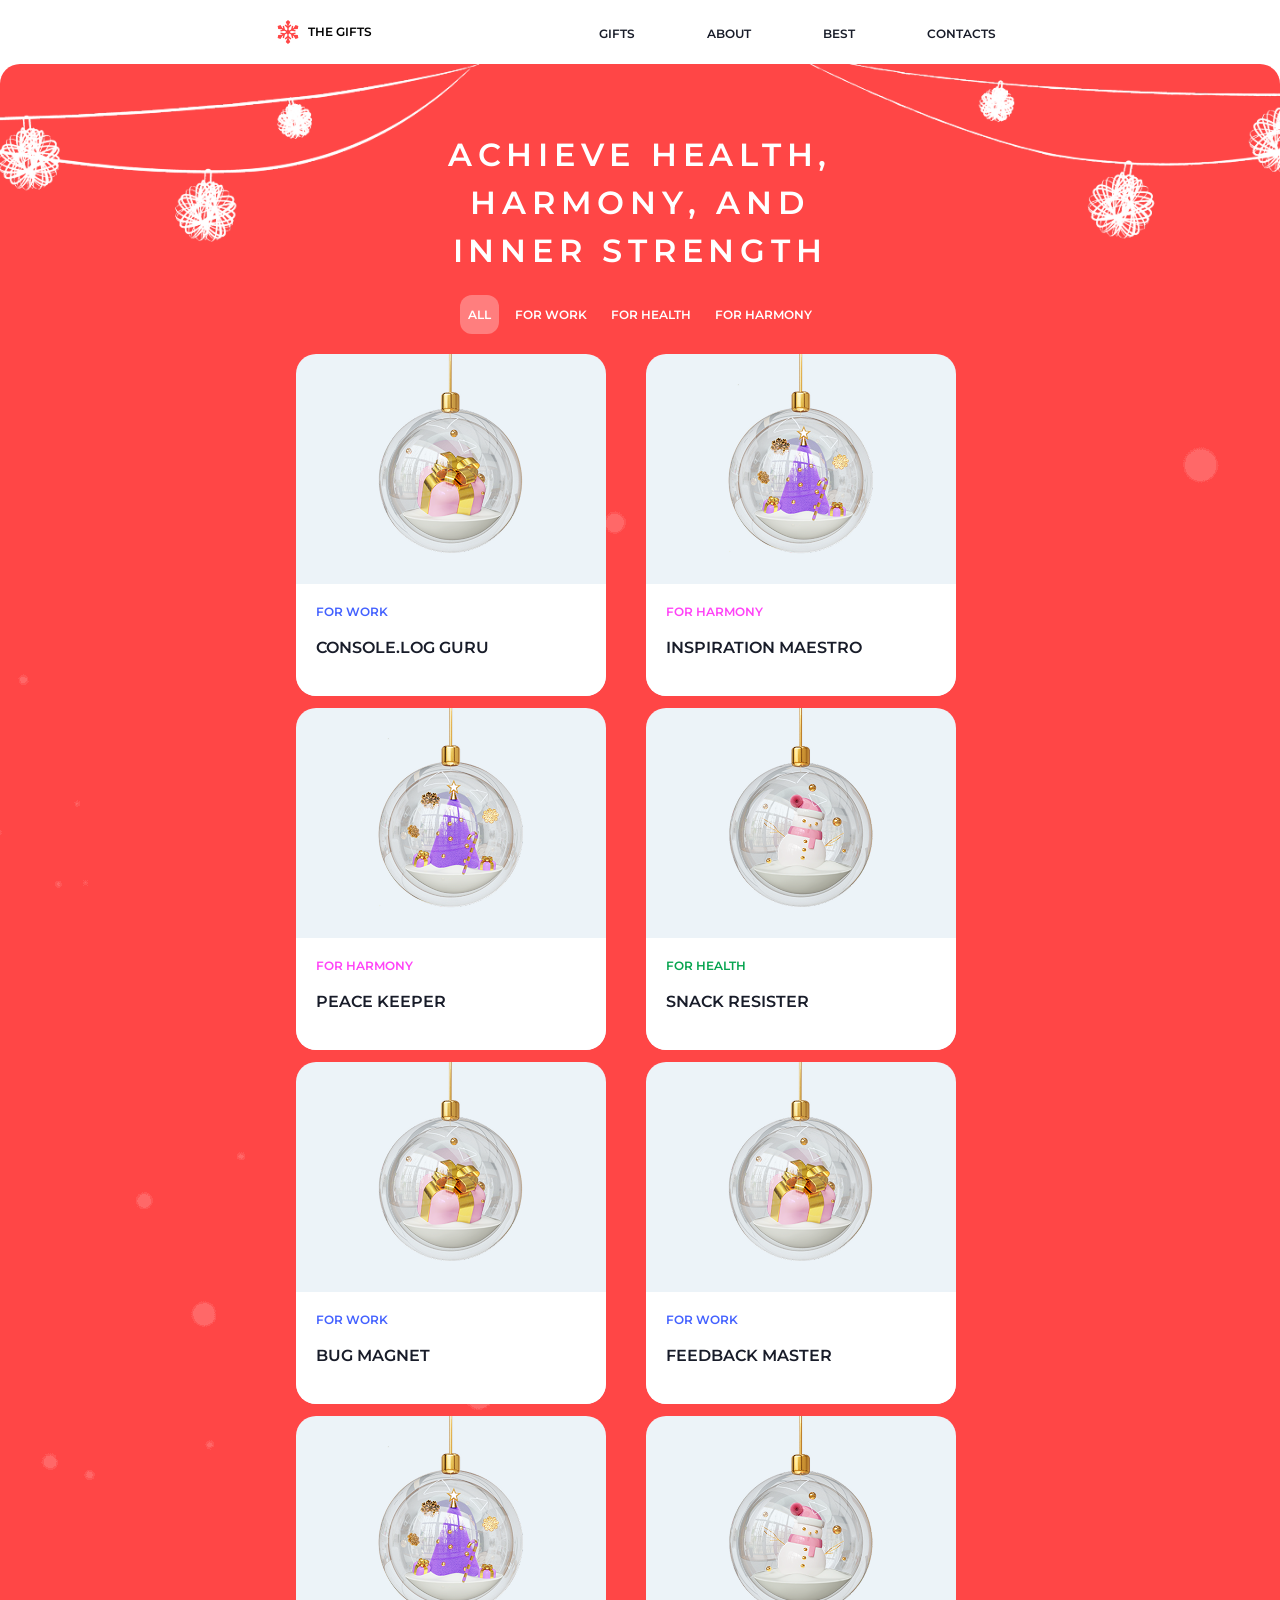
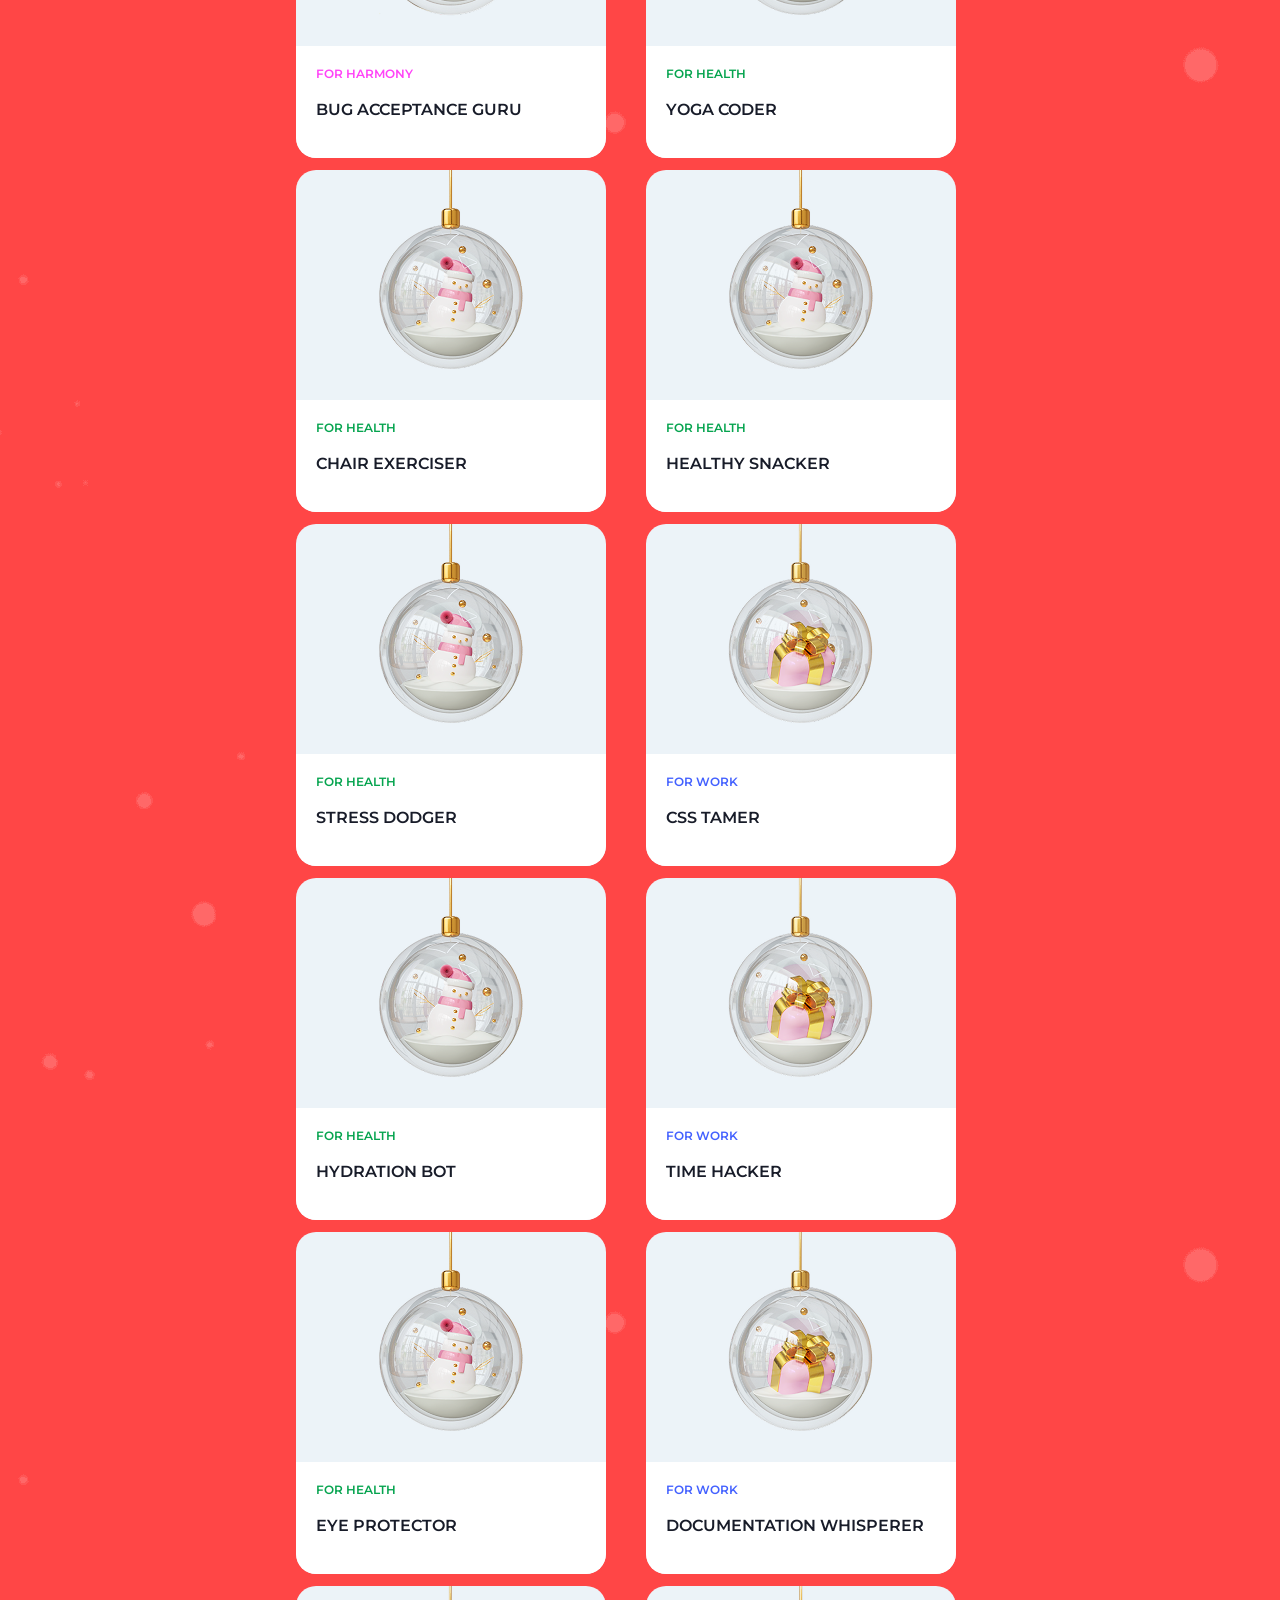
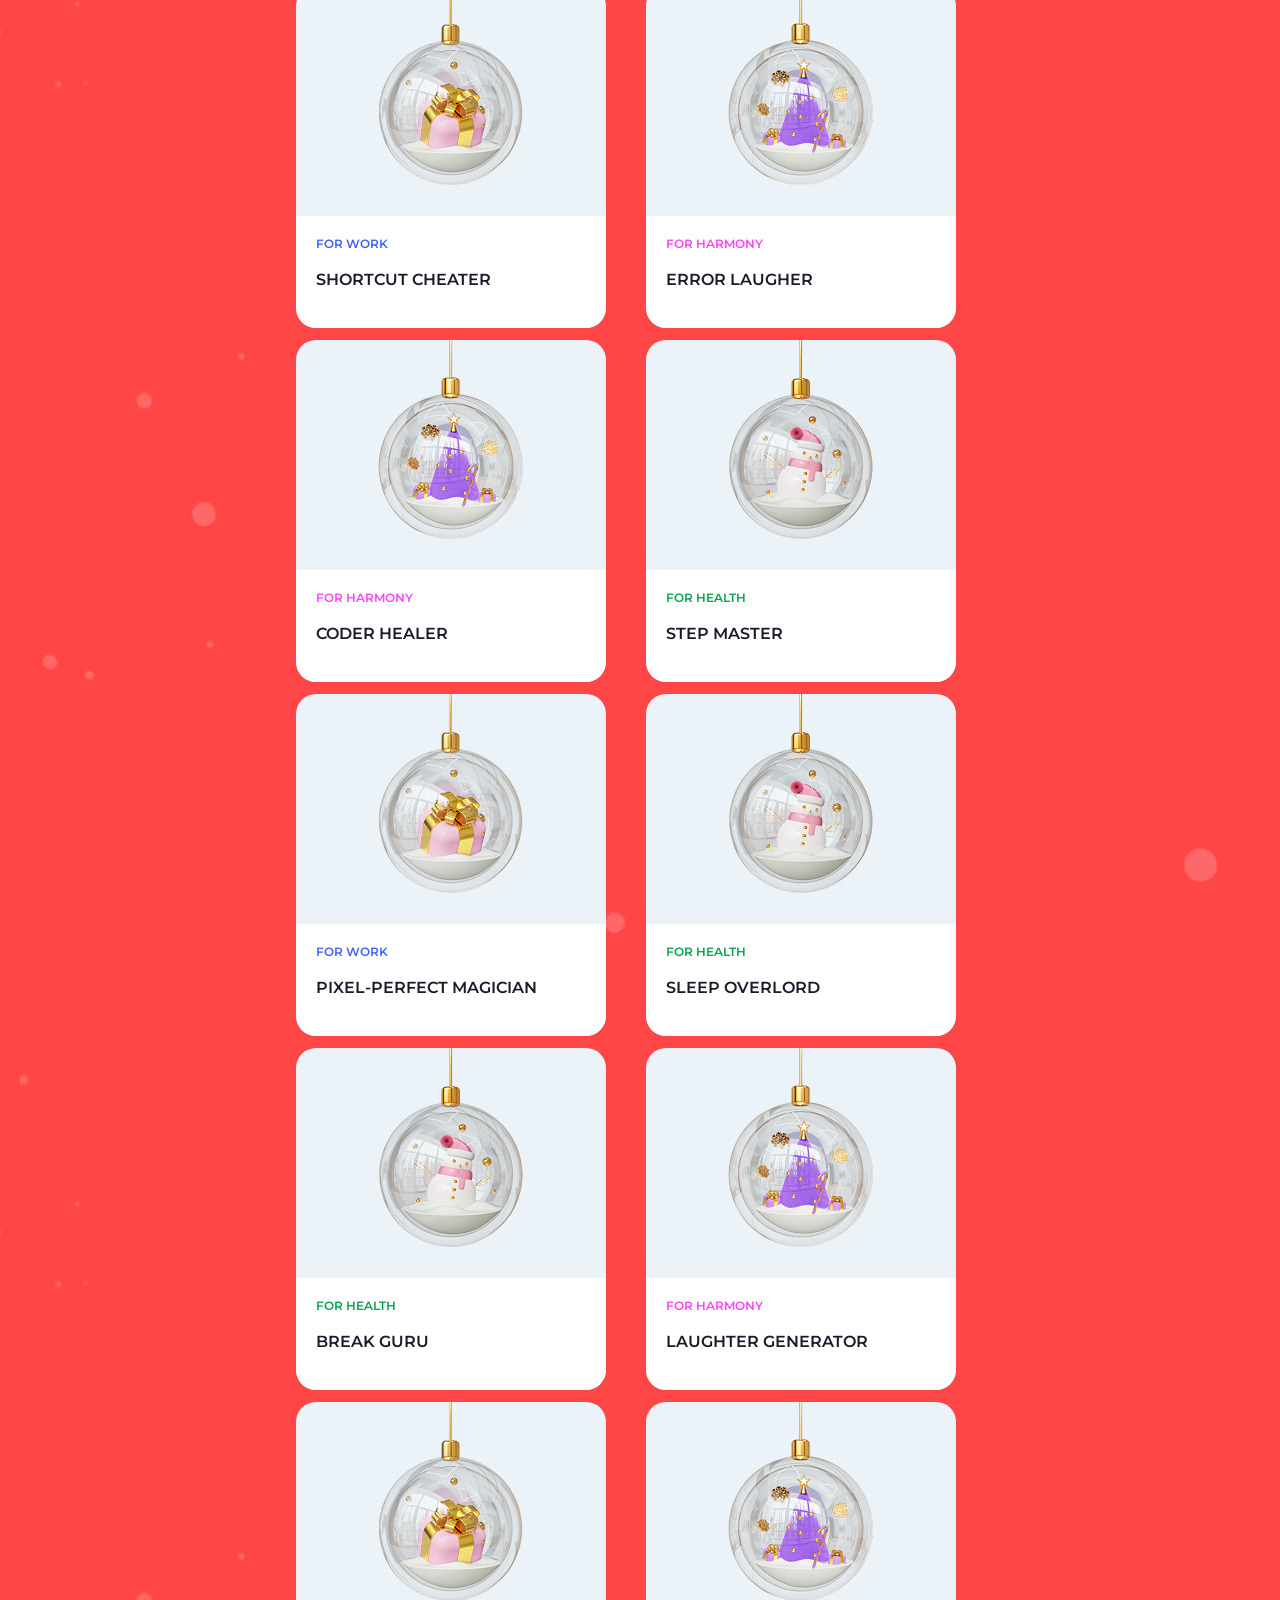
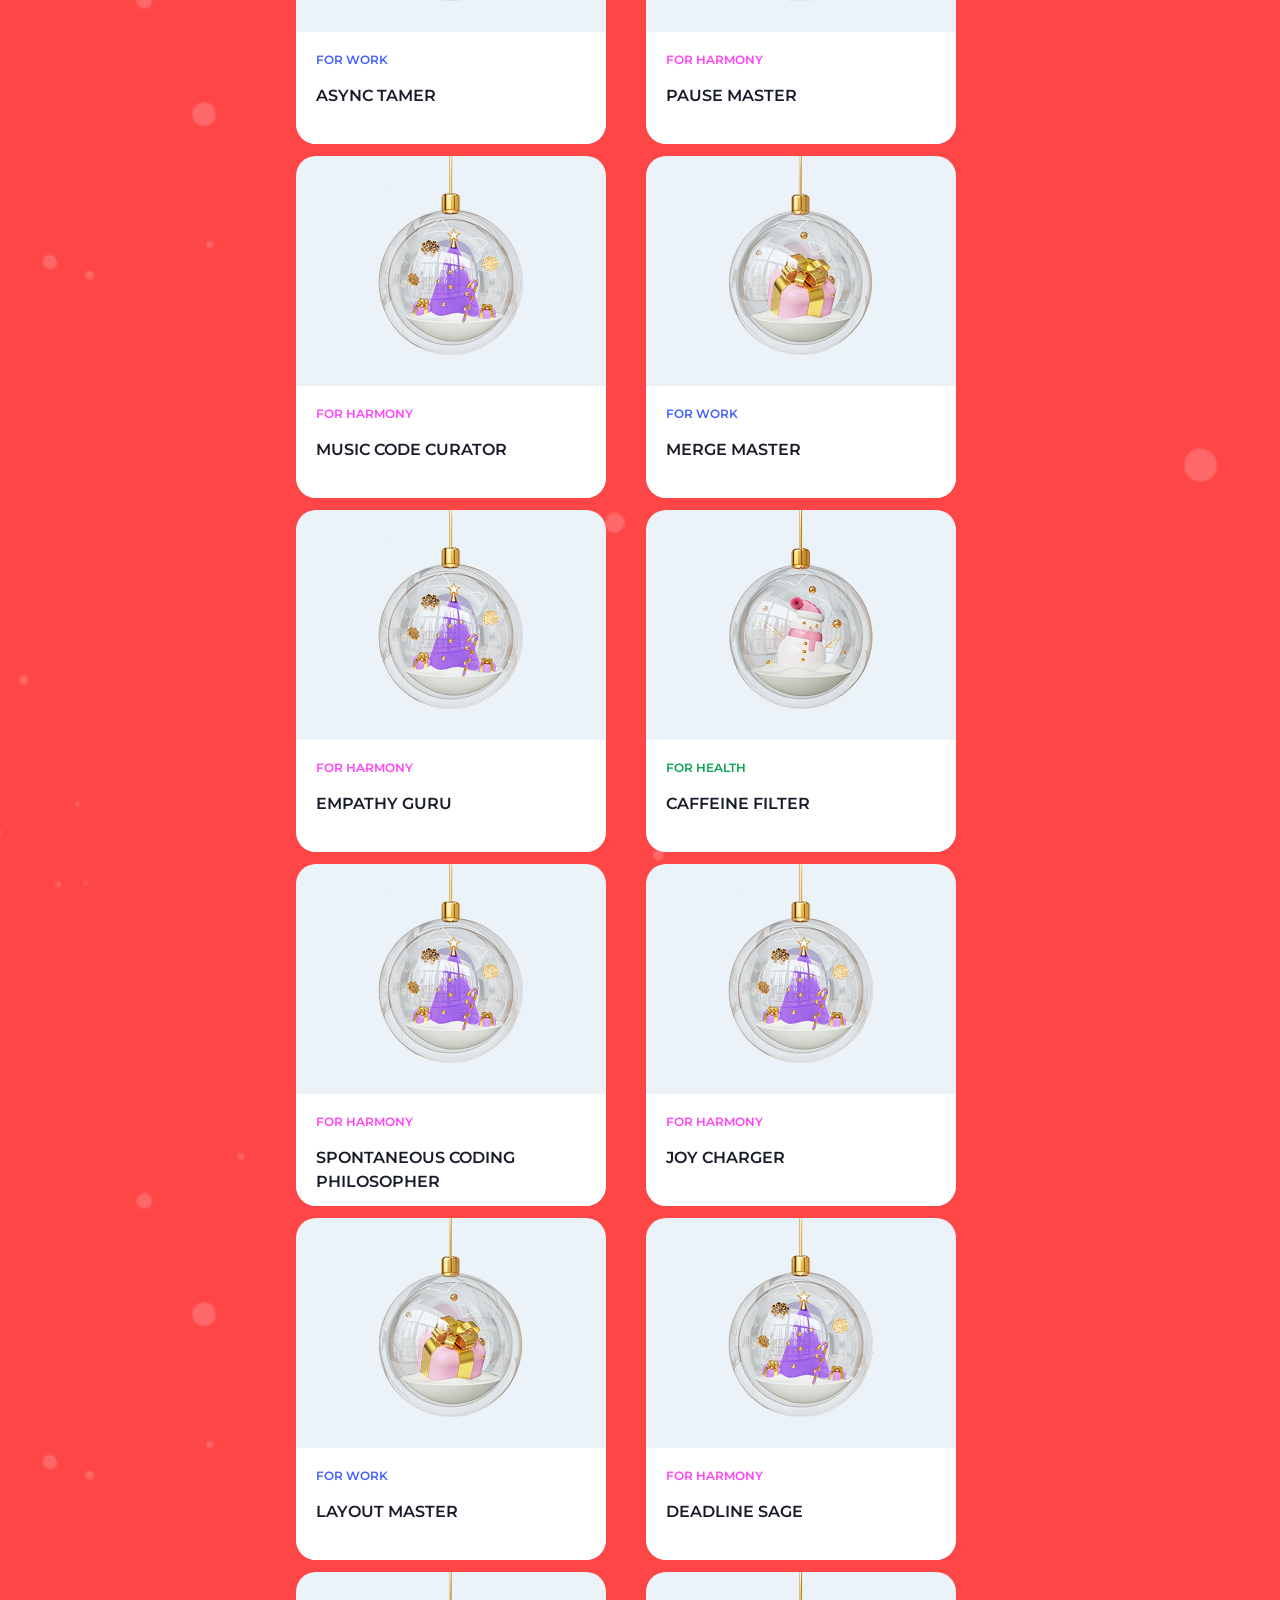
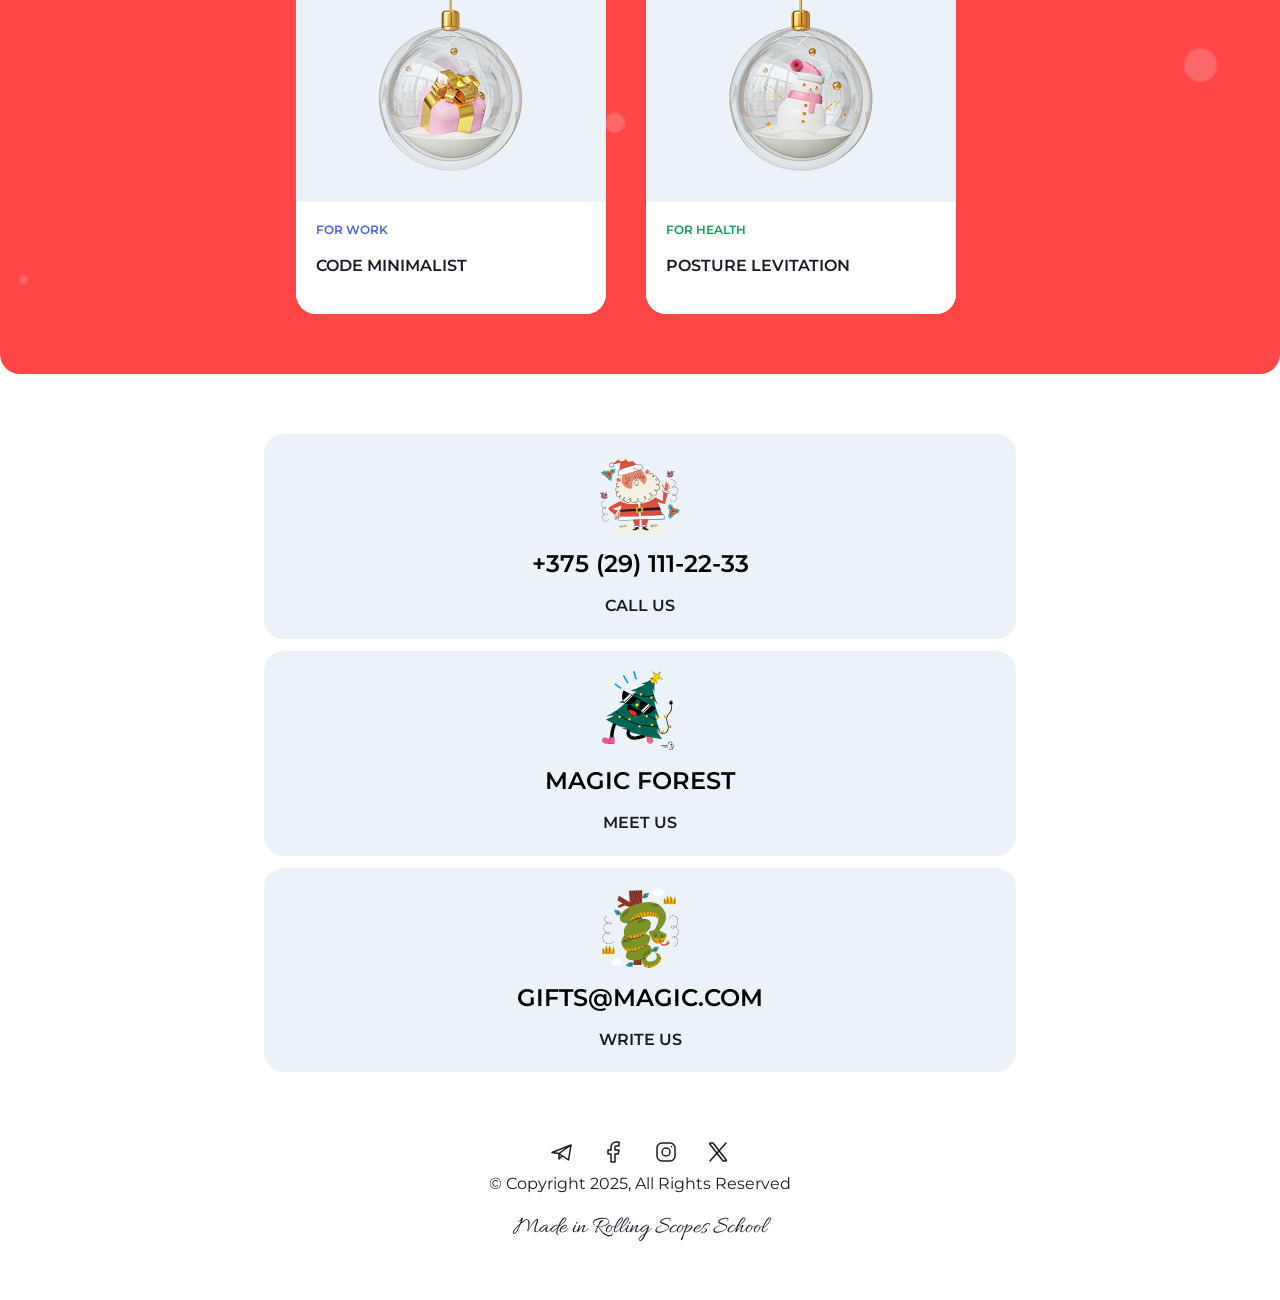
==== commit 65854d68: "feat: add chamges in style 380px" ====
--- a/christmas-shop/gifts.html
+++ b/christmas-shop/gifts.html
@@ -178,7 +178,7 @@
                </a>
            </div>
                <div class="copyright">
-                    <p class="footer-paragraphs">&copy; Copyright 2025, All Rights Reserved</p>
+                   <p class="footer-paragraph">&copy; Copyright 2025, All Rights Reserved</p>
                     <a class="footer-link" href="https://rs.school" target="_blank">Made in Rolling Scopes School</a>
                </div>
            </div>
--- a/christmas-shop/css/style.css
+++ b/christmas-shop/css/style.css
@@ -42,7 +42,7 @@
  display: flex;
  justify-content: space-between;
  align-items: center;
- padding: 0 12px;
+ padding: 0 8px;
  position: relative;
 }
 
@@ -749,11 +749,6 @@
  padding: 8px 12px;
  border-radius: 20px;
  background-color: rgba(255, 255, 255, 0.4);
- border-radius: 20px;
- padding: 8px 20px 12px 20px;
- width: calc(100% - 10px);
- max-width: 330px;
- margin: 0 auto;
  color: #fff;
  font-family: 'Montserrat', sans-serif;
  box-sizing: border-box;
@@ -858,8 +853,10 @@
 .social-icons {
  display: flex;
  justify-content: center;
- gap: 20px;
- padding: 11px 12px;
+gap: 12px;
+width: 196px;
+margin: 0 auto;
+padding: 0;
 }
 
 .social-link {
@@ -1038,11 +1035,19 @@
  pointer-events: none;
 }
 
+
 .best-gifts-container {
  padding-bottom: 60px;
  padding-left: 8px;
  padding-right: 8px;
 
+}
+
+/* Rounded bottom only on gifts page gifts section */
+main > .hero.gifts-page + #best.best {
+  border-bottom-left-radius: 20px;
+  border-bottom-right-radius: 20px;
+  overflow: hidden;
 }
 
 
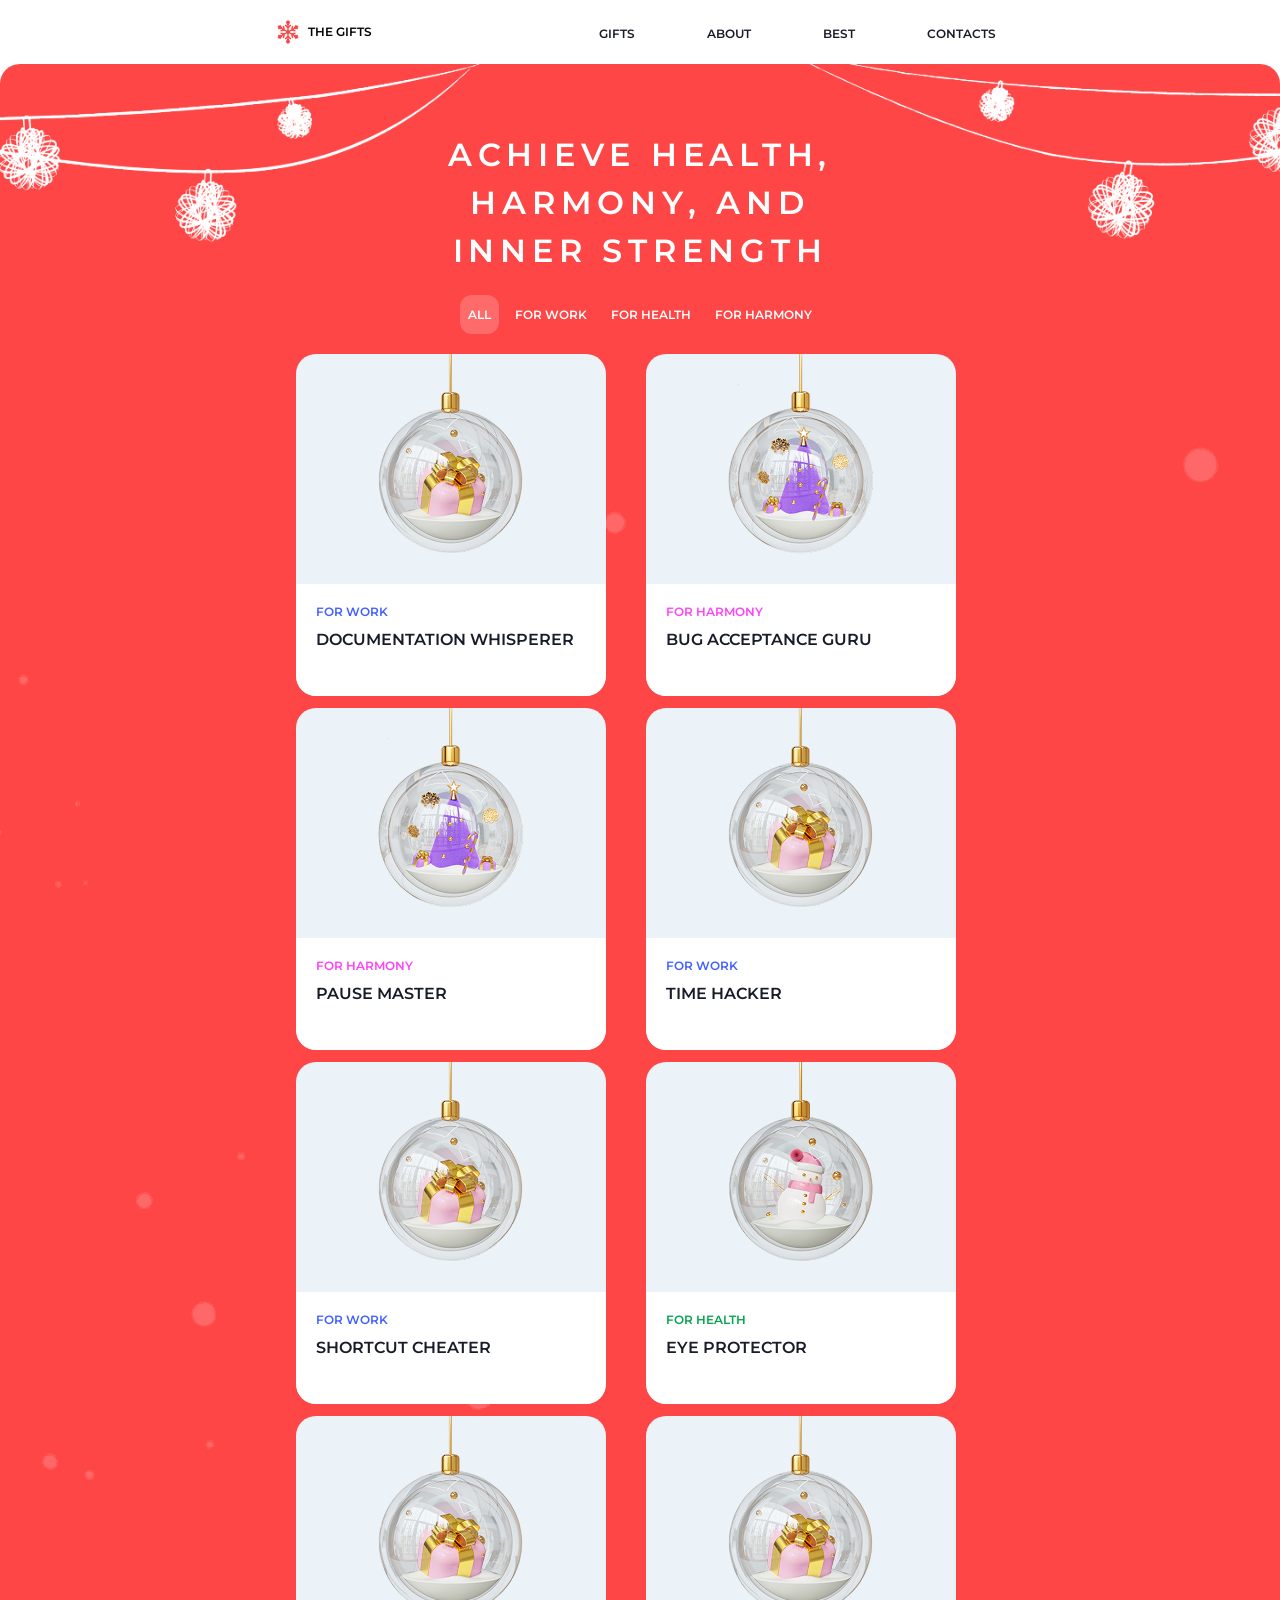
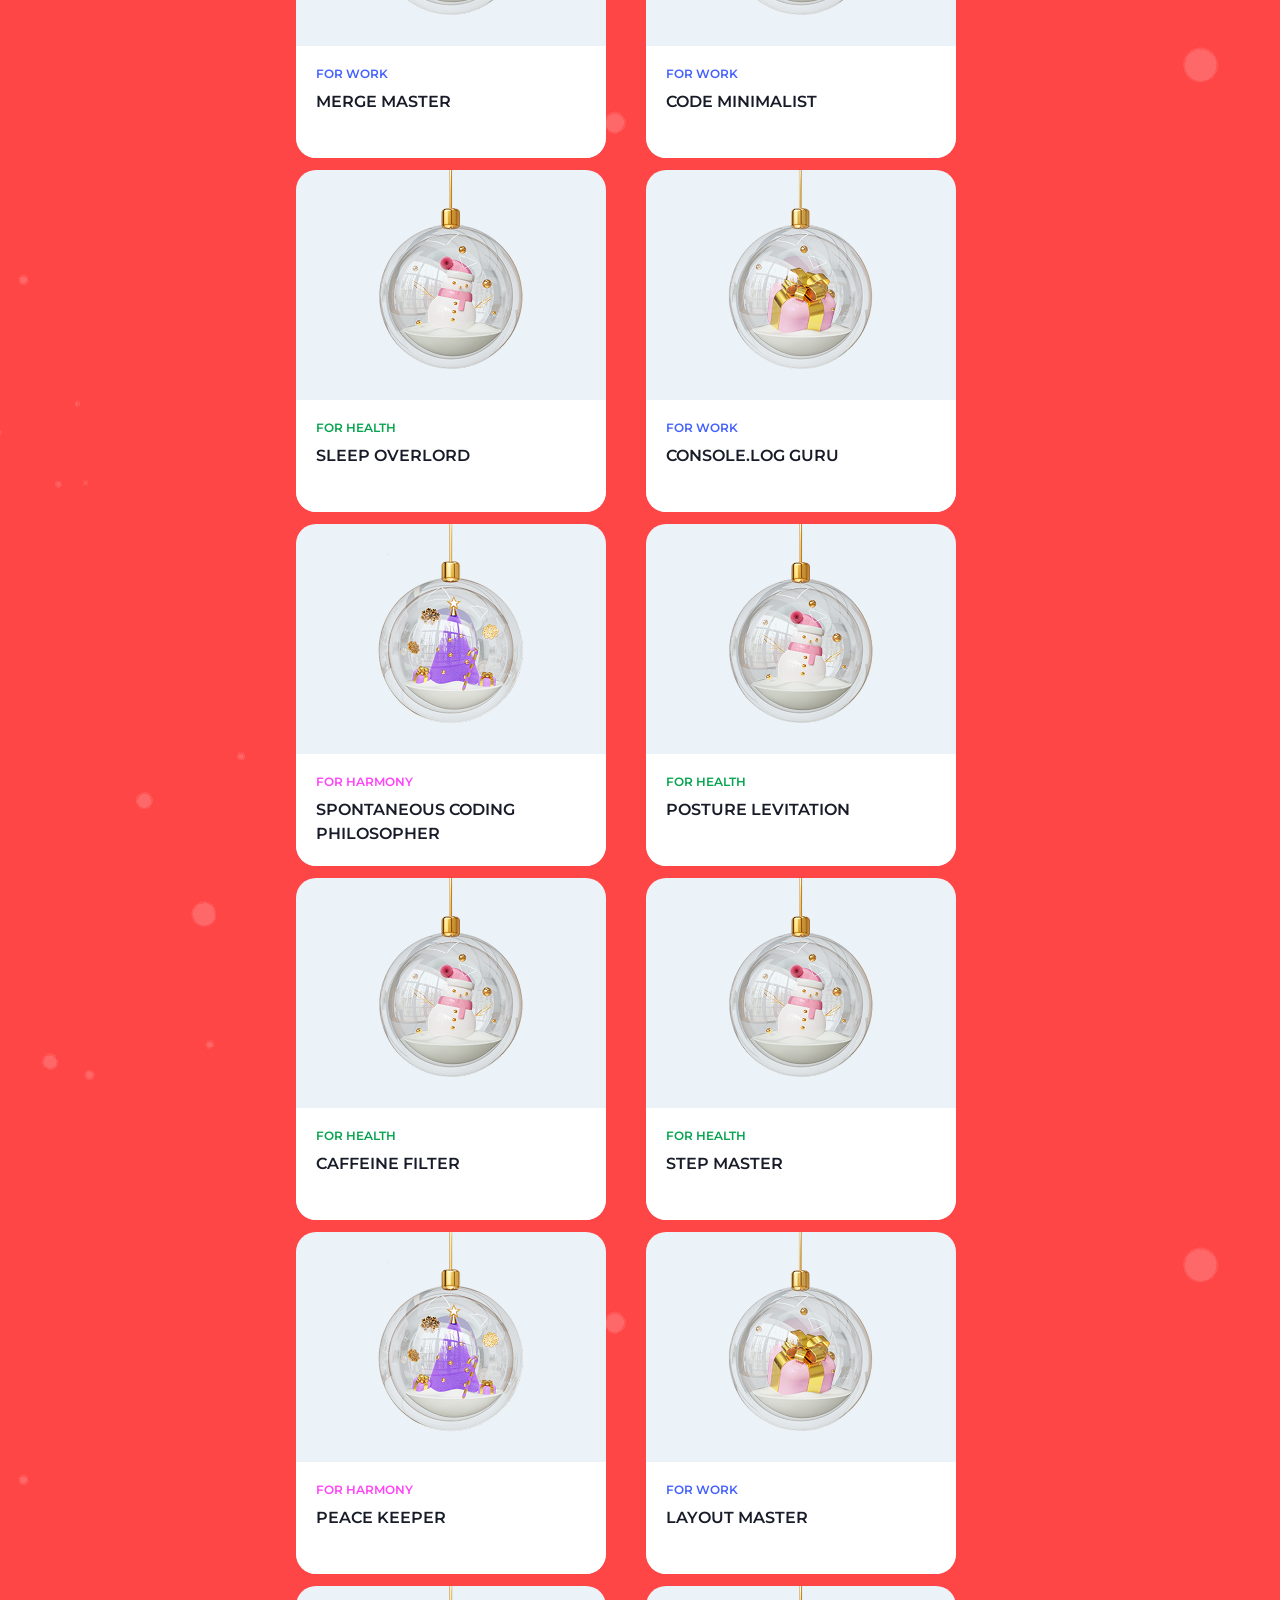
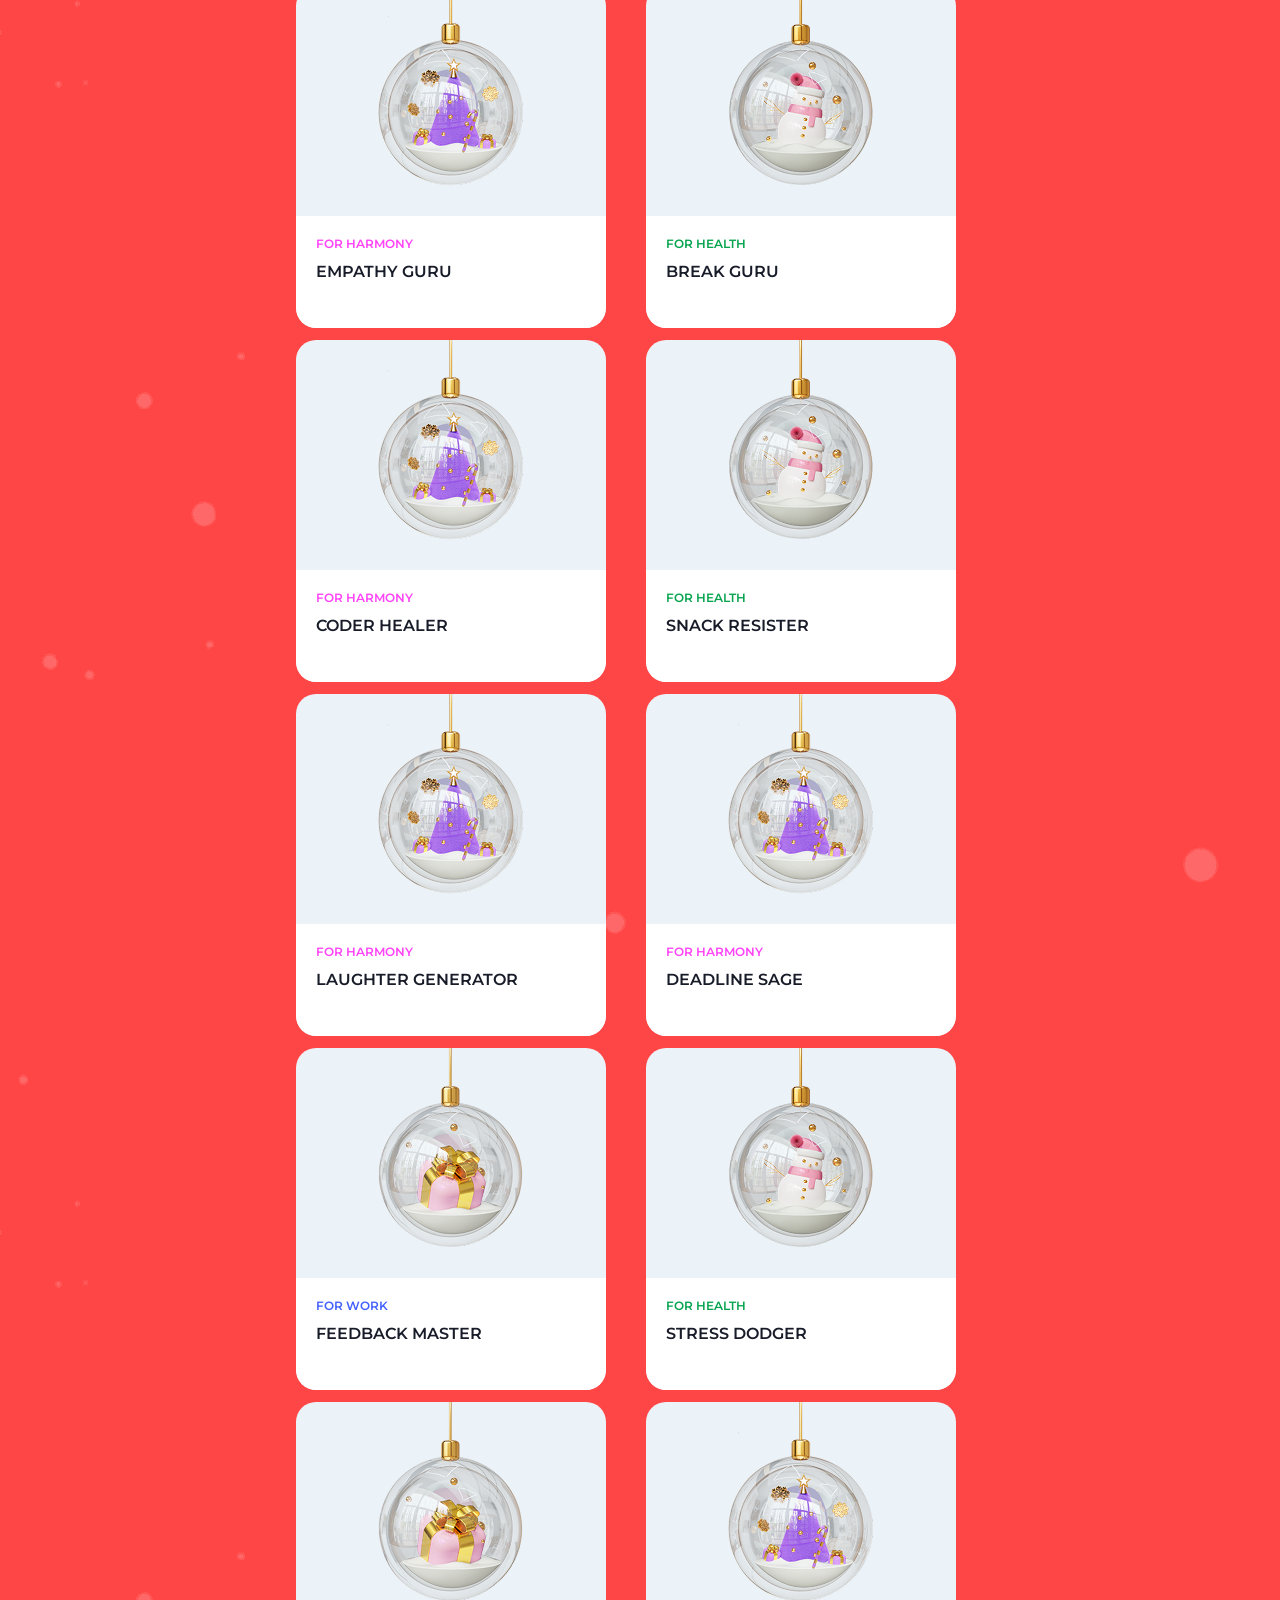
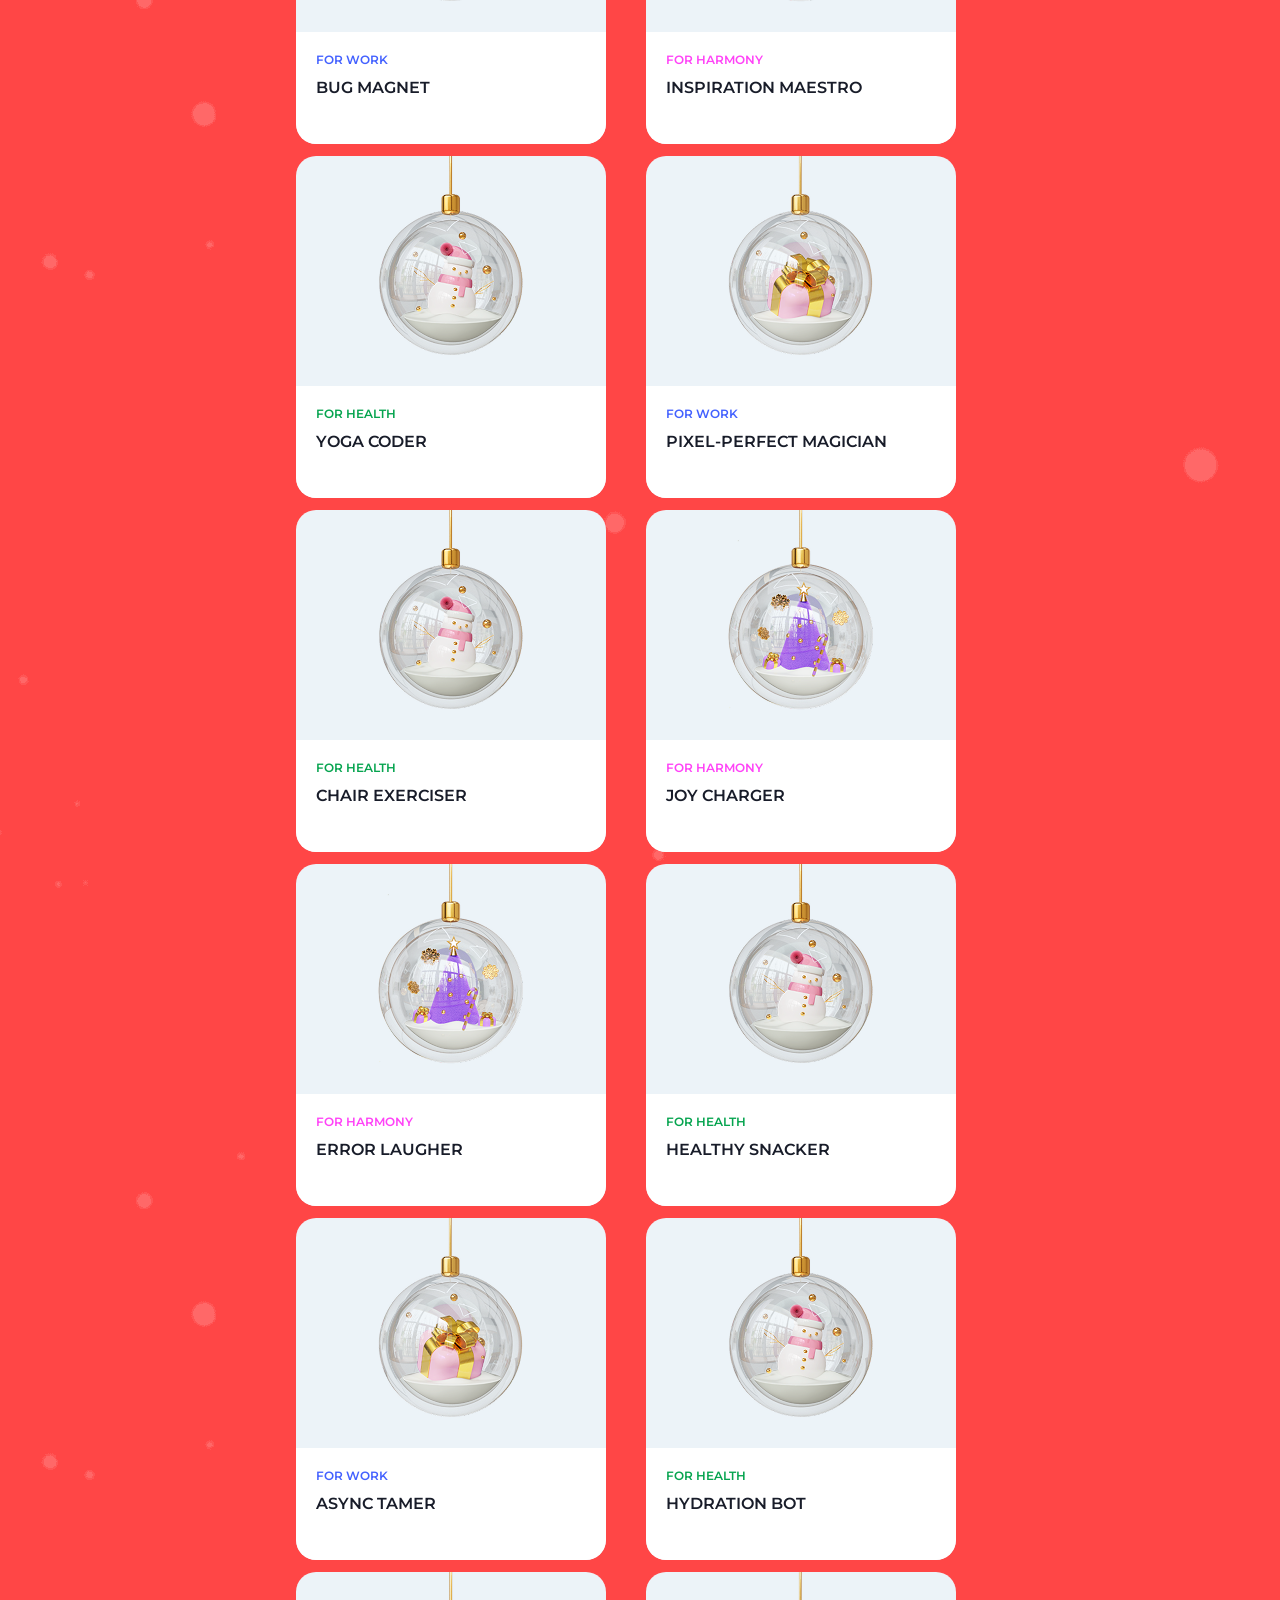
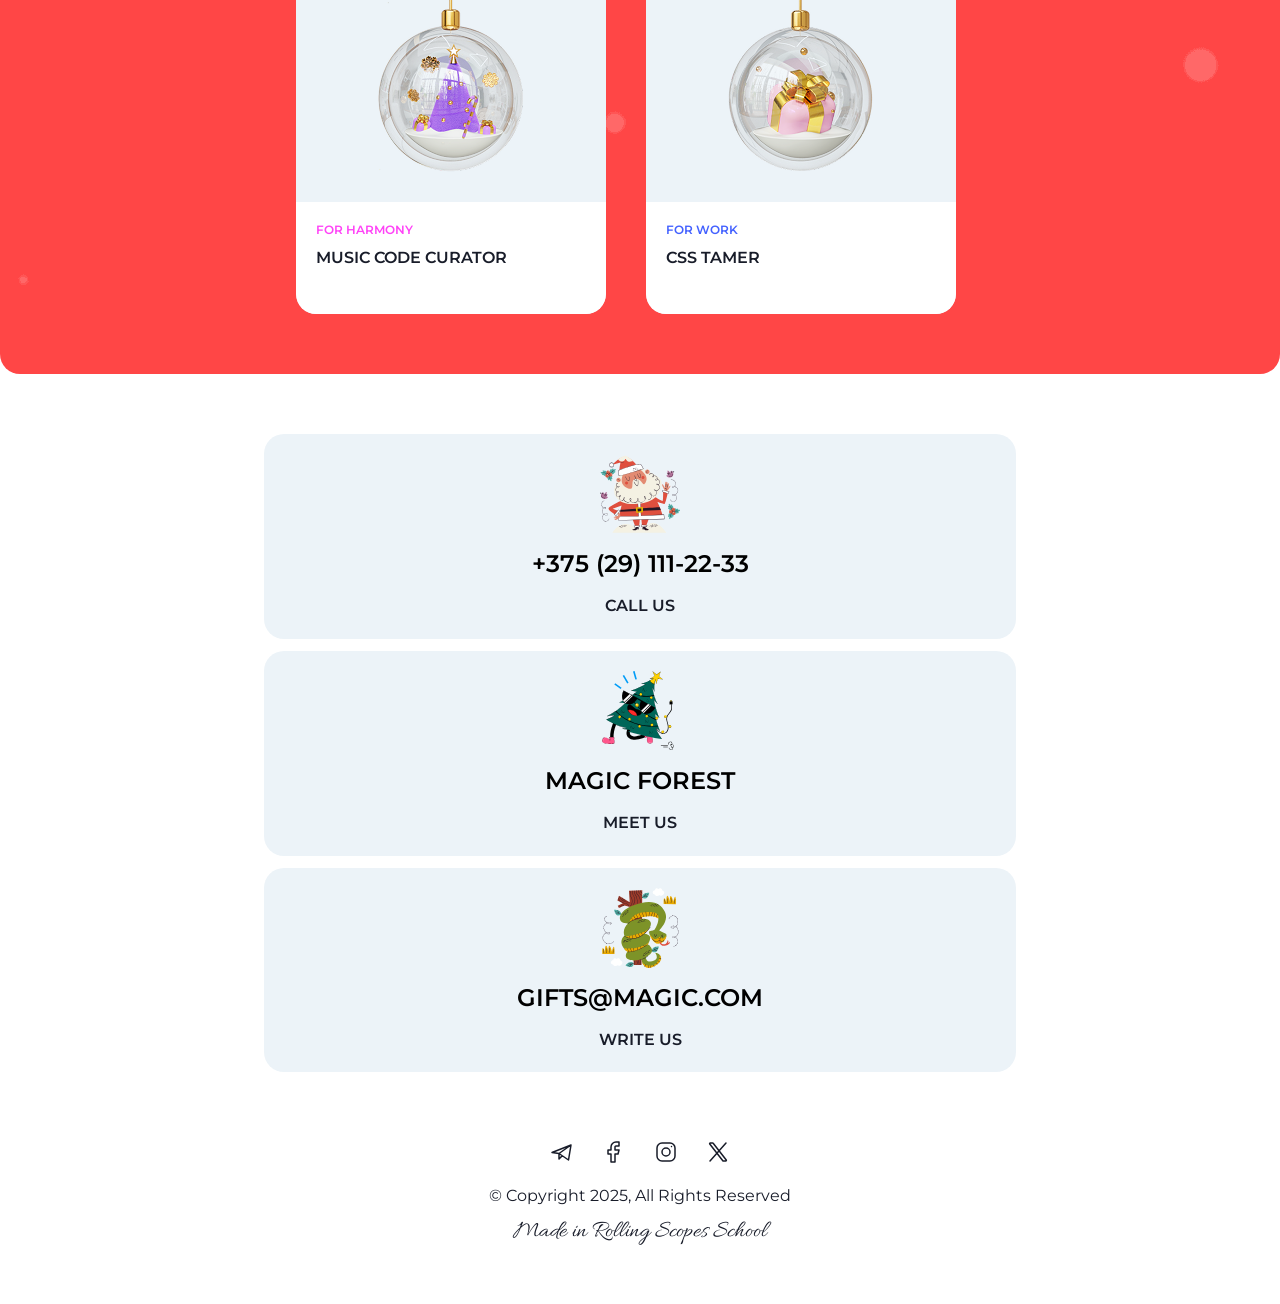
==== commit 0093471a: "feat: add README and update modal" ====
--- a/christmas-shop/gifts.html
+++ b/christmas-shop/gifts.html
@@ -196,10 +196,15 @@
               <img id="gift-modal-image" src="" alt="">
           </div>
           <div class="gift-modal-content">
+              <div class="gift-modal-meta">
               <p class="gift-modal-category" id="gift-modal-category"></p>
               <h3 class="gift-modal-title" id="gift-modal-title"></h3>
               <p class="gift-modal-description" id="gift-modal-description"></p>
-              <div class="gift-modal-powers" id="gift-modal-powers"></div>
+              </div>
+              <div class="gift-modal-powers-section">
+                  <p class="gift-modal-powers-intro">Adds superpowers to:</p>
+                  <div class="gift-modal-powers" id="gift-modal-powers"></div>
+              </div>
           </div>
       </article>
   </div>
--- a/christmas-shop/css/style.css
+++ b/christmas-shop/css/style.css
@@ -468,7 +468,7 @@
    font-weight: 600;
    line-height: 130%;
    letter-spacing: 5%;
-   padding-bottom: 8px;
+   /* padding-bottom: 8px; */
 }
 
 .best-work {
@@ -500,7 +500,7 @@
   display: none;
   align-items: center;
   justify-content: center;
-  padding: 8px;
+  padding: clamp(8px, 5vw, 60px) 8px;
   z-index: 3000;
 }
 
@@ -509,8 +509,10 @@
 }
 
 .gift-modal {
+  display: flex;
+  flex-direction: column;
   width: 100%;
-  max-width: 364px;
+  max-width: 400px;
   border-radius: 20px;
   overflow: hidden;
   background: #ecf3f8;
@@ -531,10 +533,12 @@
 
 .gift-modal-close span {
   position: absolute;
-  top: 19px;
-  left: 10px;
+  top: 50%;
+  left: 50%;
   width: 20px;
   height: 2px;
+  margin-left: -10px;
+  margin-top: -1px;
   background: #181c29;
 }
 
@@ -544,12 +548,20 @@
 
 .gift-modal-close span:last-child {
   transform: rotate(-45deg);
+}
+
+.gift-modal-image-wrap {
+  width: 100%;
+  height: 230px;
+  overflow: hidden;
+  flex-shrink: 0;
 }
 
 .gift-modal-image-wrap img {
   width: 100%;
   height: 230px;
   object-fit: cover;
+  display: block;
 }
 
 .gift-modal-content {
@@ -558,7 +570,16 @@
   padding: 20px;
   display: flex;
   flex-direction: column;
+  gap: 20px;
+  box-sizing: border-box;
+}
+
+.gift-modal-meta {
+  display: flex;
+  flex-direction: column;
+  align-items: stretch;
   gap: 8px;
+  width: 100%;
 }
 
 .scroll-top-btn {
@@ -622,31 +643,56 @@
 }
 
 .gift-modal-category {
+  margin: 0;
   text-transform: uppercase;
   font-size: 12px;
   font-weight: 600;
-  line-height: 130%;
-  letter-spacing: 5%;
+  line-height: 16px;
+  min-height: 16px;
+  letter-spacing: 0.05em;
 }
 
 .gift-modal-title {
+  margin: 0;
   text-transform: uppercase;
   font-size: 16px;
   font-weight: 600;
-  line-height: 152%;
-  letter-spacing: 8%;
+  line-height: 24px;
+  min-height: 24px;
+  letter-spacing: 0.08em;
+  color: #181c29;
 }
 
 .gift-modal-description {
+  margin: 0;
   font-size: 16px;
-  line-height: 148%;
-  margin-bottom: 12px;
+  font-weight: 400;
+  line-height: 24px;
+  color: #181c29;
+}
+
+.gift-modal-powers-section {
+  display: flex;
+  flex-direction: column;
+  gap: 8px;
+  width: 100%;
+}
+
+.gift-modal-powers-intro {
+  margin: 0;
+  font-size: 12px;
+  font-weight: 600;
+  line-height: 16px;
+  min-height: 16px;
+  letter-spacing: 0.05em;
+  text-transform: uppercase;
+  color: #181c29;
 }
 
 .gift-modal-powers {
   display: flex;
   flex-direction: column;
-  gap: 8px;
+  gap: 0;
 }
 
 .gift-modal-power-row {
@@ -654,12 +700,14 @@
   grid-template-columns: 1fr auto auto;
   align-items: center;
   column-gap: 12px;
+  min-height: 24px;
 }
 
 .gift-modal-power-label,
 .gift-modal-power-value {
   font-size: 16px;
-  line-height: 148%;
+  line-height: 24px;
+  color: #181c29;
 }
 
 .gift-modal-power-label {
@@ -674,7 +722,7 @@
 .gift-modal-stars img {
   width: 16px;
   height: 16px;
-  opacity: 0.15;
+  opacity: 0.1;
 }
 
 .gift-modal-stars img.is-active {
@@ -699,7 +747,7 @@
  text-align: center;
  align-items: center;
  width: 100%;
- padding: 60px 0 120px 0;
+ padding: 60px 0 180px 0;
  background-image:url("../image/bg-snow.png"), url("../image/background_subscribe.png");
  background-size: auto, 1440px auto;
  background-position:center, center;
@@ -813,9 +861,13 @@
  align-items: center;
  justify-content: center;
  width: 100%;
+min-height: 204px;
  background: #ECF3F8;
  padding: 20px;
  border-radius: 20px;
+display: flex;
+flex-direction: column;
+gap: 12px;
 }
 
 .footer-card img {
@@ -828,7 +880,7 @@
  text-decoration: none;
  color: black;
  display: block;
- margin: 12px 0;
+margin: 0;
 }
 
 
@@ -892,7 +944,7 @@
  font-weight: 400;
  line-height: 100%;
  letter-spacing: 5%;
- margin-top: 12px; 
+ margin-top: 0;
  text-align: center;
  text-decoration: none;
  color: #181C29;;
@@ -902,7 +954,8 @@
    display: flex;
    flex-direction: column;
    align-items: center;   
-   gap: 8px;            
+  gap: 12px;
+  margin-top: 12px;
 }
 
 .copyright a:focus-visible {
@@ -1030,7 +1083,7 @@
 }
 
 .tabs a.active {
- background-color: rgba(255, 255, 255, 0.3);
+ background-color: rgba(255, 255, 255, 0.2);
  color: #fff;
  pointer-events: none;
 }
@@ -1140,9 +1193,6 @@
  .gift-card {
    margin: 0;
  }
- .gift-modal {
-   max-width: 400px;
- }
   .hero-text h1 {
     max-width: 426px;
   }
@@ -1157,6 +1207,63 @@
 }
 
 @media only screen and (width: 768px) {
+  .subscribe {
+    padding-bottom: 180px;
+  }
+
+  .about-container {
+    display: grid;
+    grid-template-columns: 376px 376px;
+    width: 752px;
+    max-width: 100%;
+    height: 528px;
+  }
+
+  .about-card {
+    width: 100%;
+    margin: 0;
+    padding: 46px 60px;
+  }
+
+  .about h2,
+  .about-text {
+    max-width: 256px;
+  }
+
+  .about-img {
+    width: 100%;
+    height: 528px;
+    min-height: 528px;
+    margin: 0;
+    border-radius: 20px;
+    object-position: 30% center;
+  }
+
+  .hero-content {
+    padding-top: 60px;
+  }
+
+  .hero.gifts-page {
+    min-height: 284px;
+  }
+
+  .hero-text h1 {
+    max-width: 426px;
+  }
+
+  .hero-tabs {
+    width: 474px;
+    max-width: 100%;
+  }
+
+  .hero-tabs ul {
+    padding: 0;
+  }
+
+  .hero-tabs a {
+    padding: 12px 20px;
+  }
+
   .best-caption,
   .best h2 {
     max-width: 426px;
@@ -1283,10 +1390,6 @@
    margin: 0;
  }
 
- .gift-modal {
-   max-width: 400px;
- }
-
  .footer-grid {
    grid-template-columns: repeat(3, 1fr);
    gap: 12px;
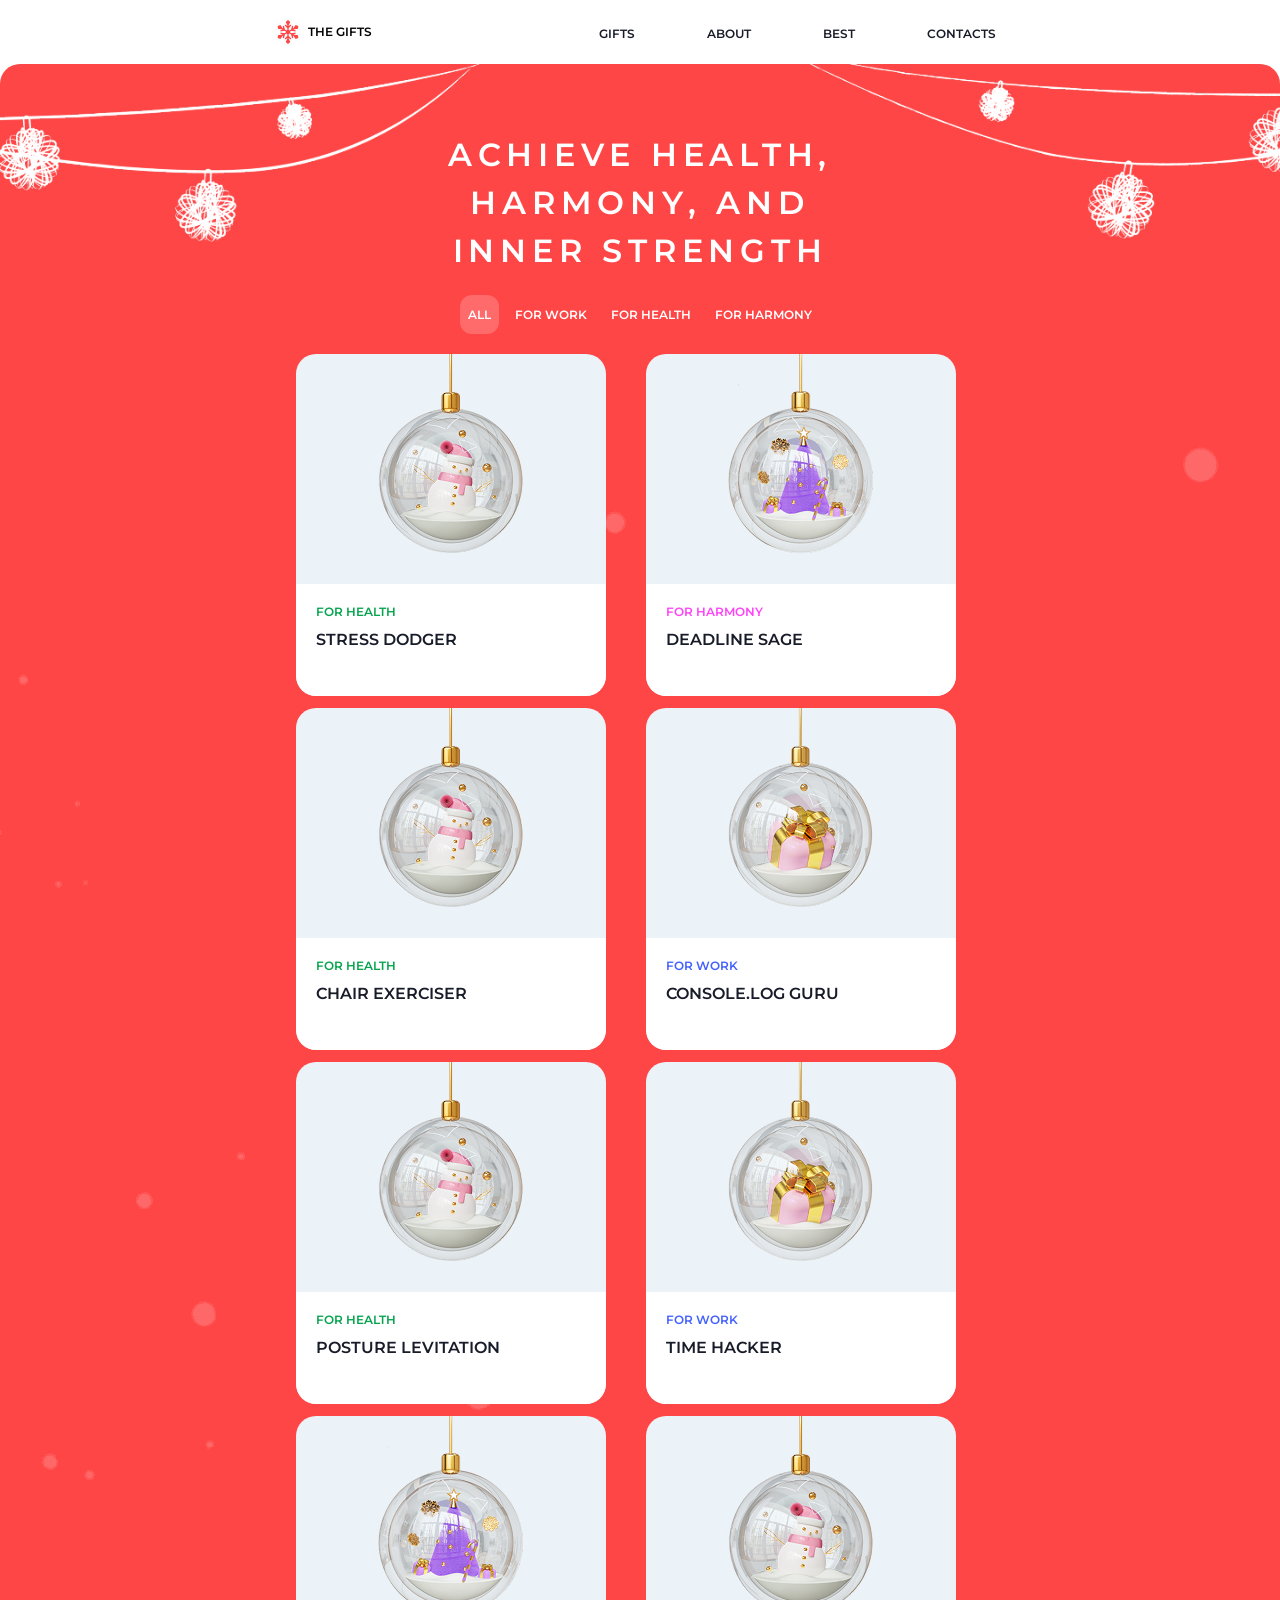
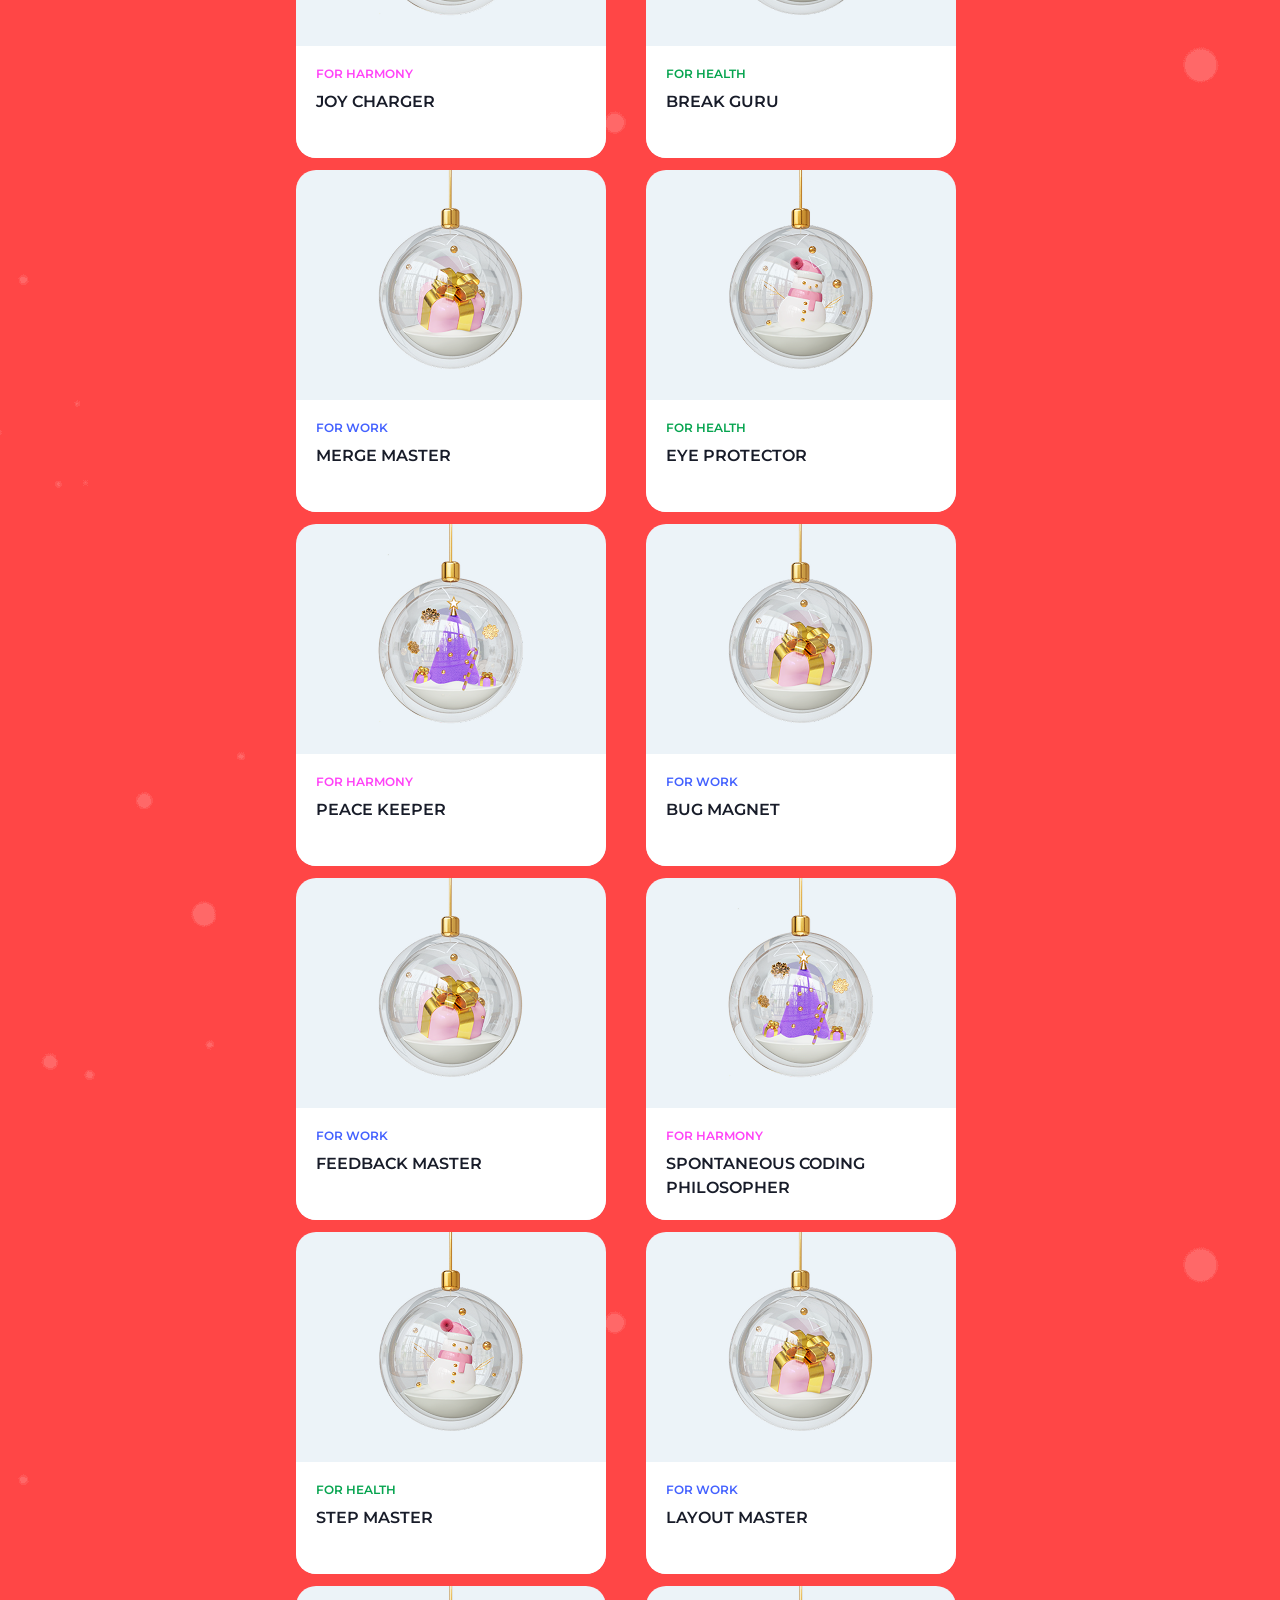
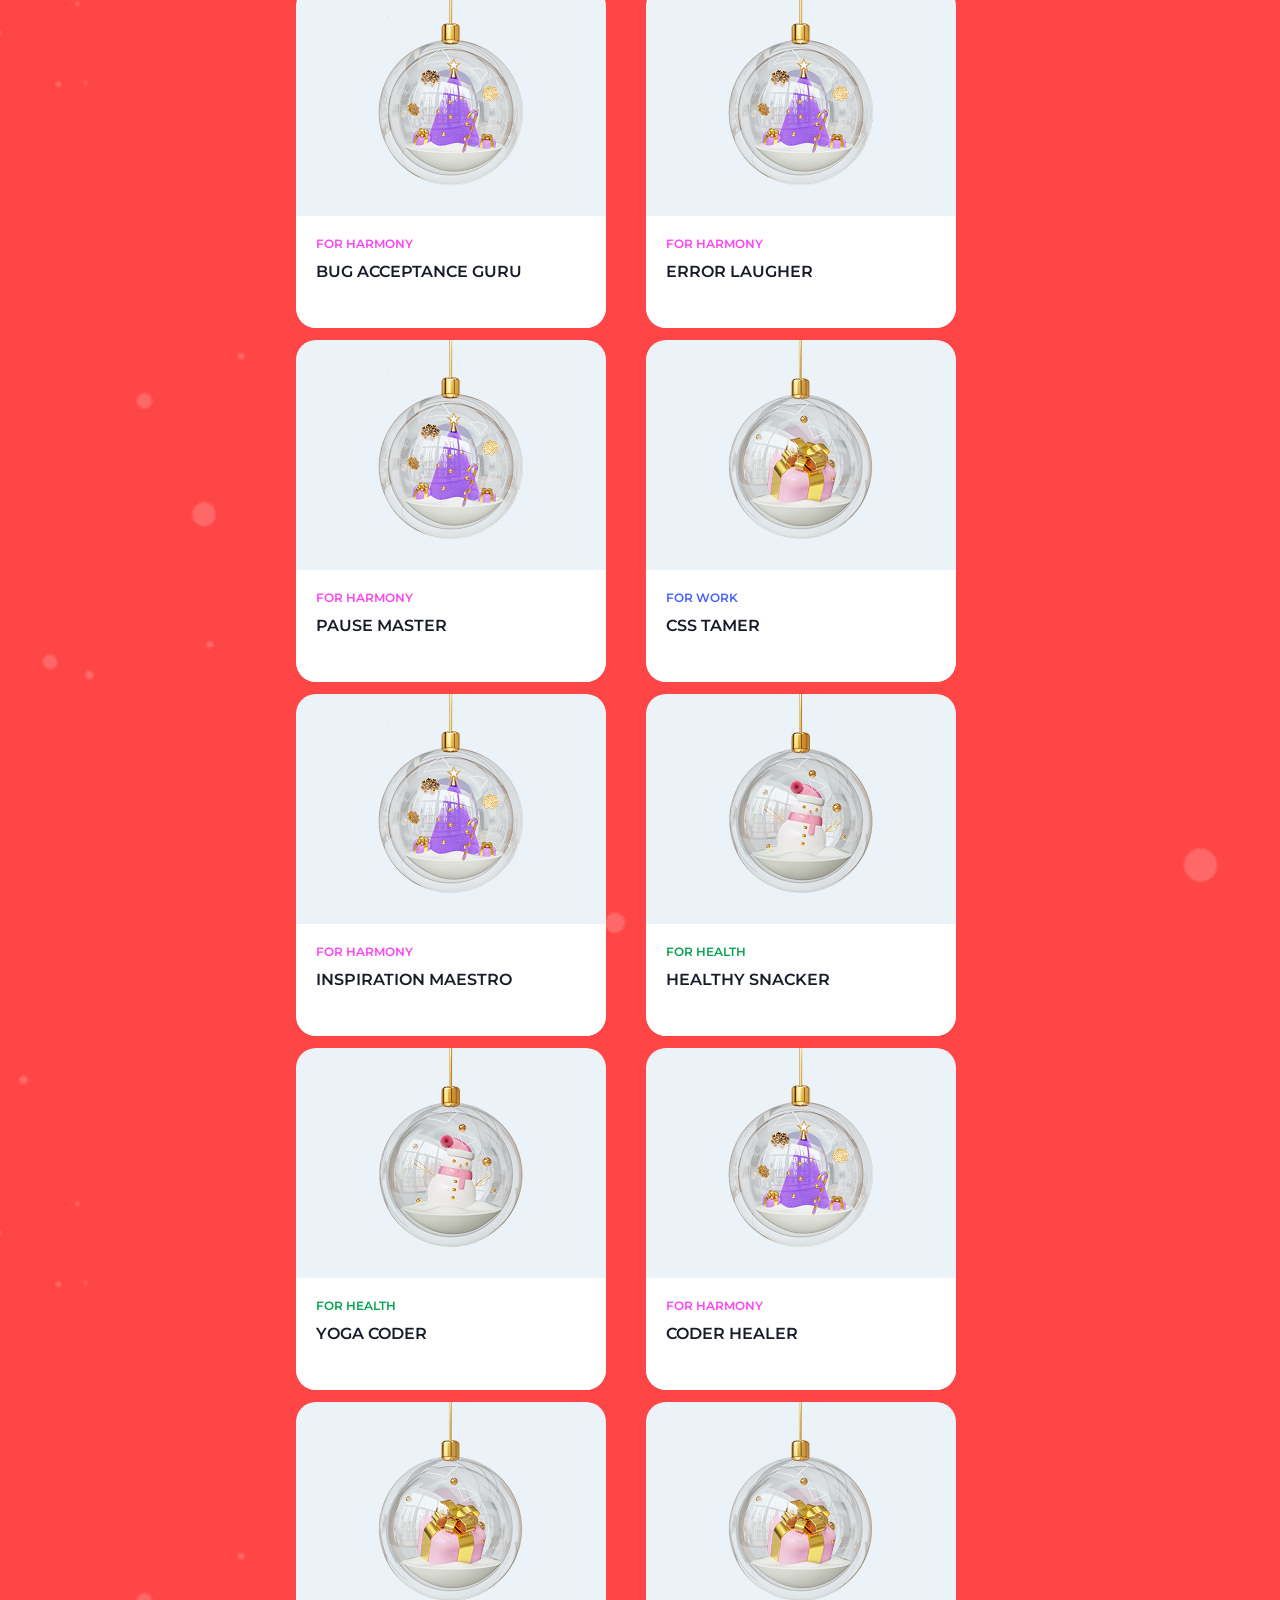
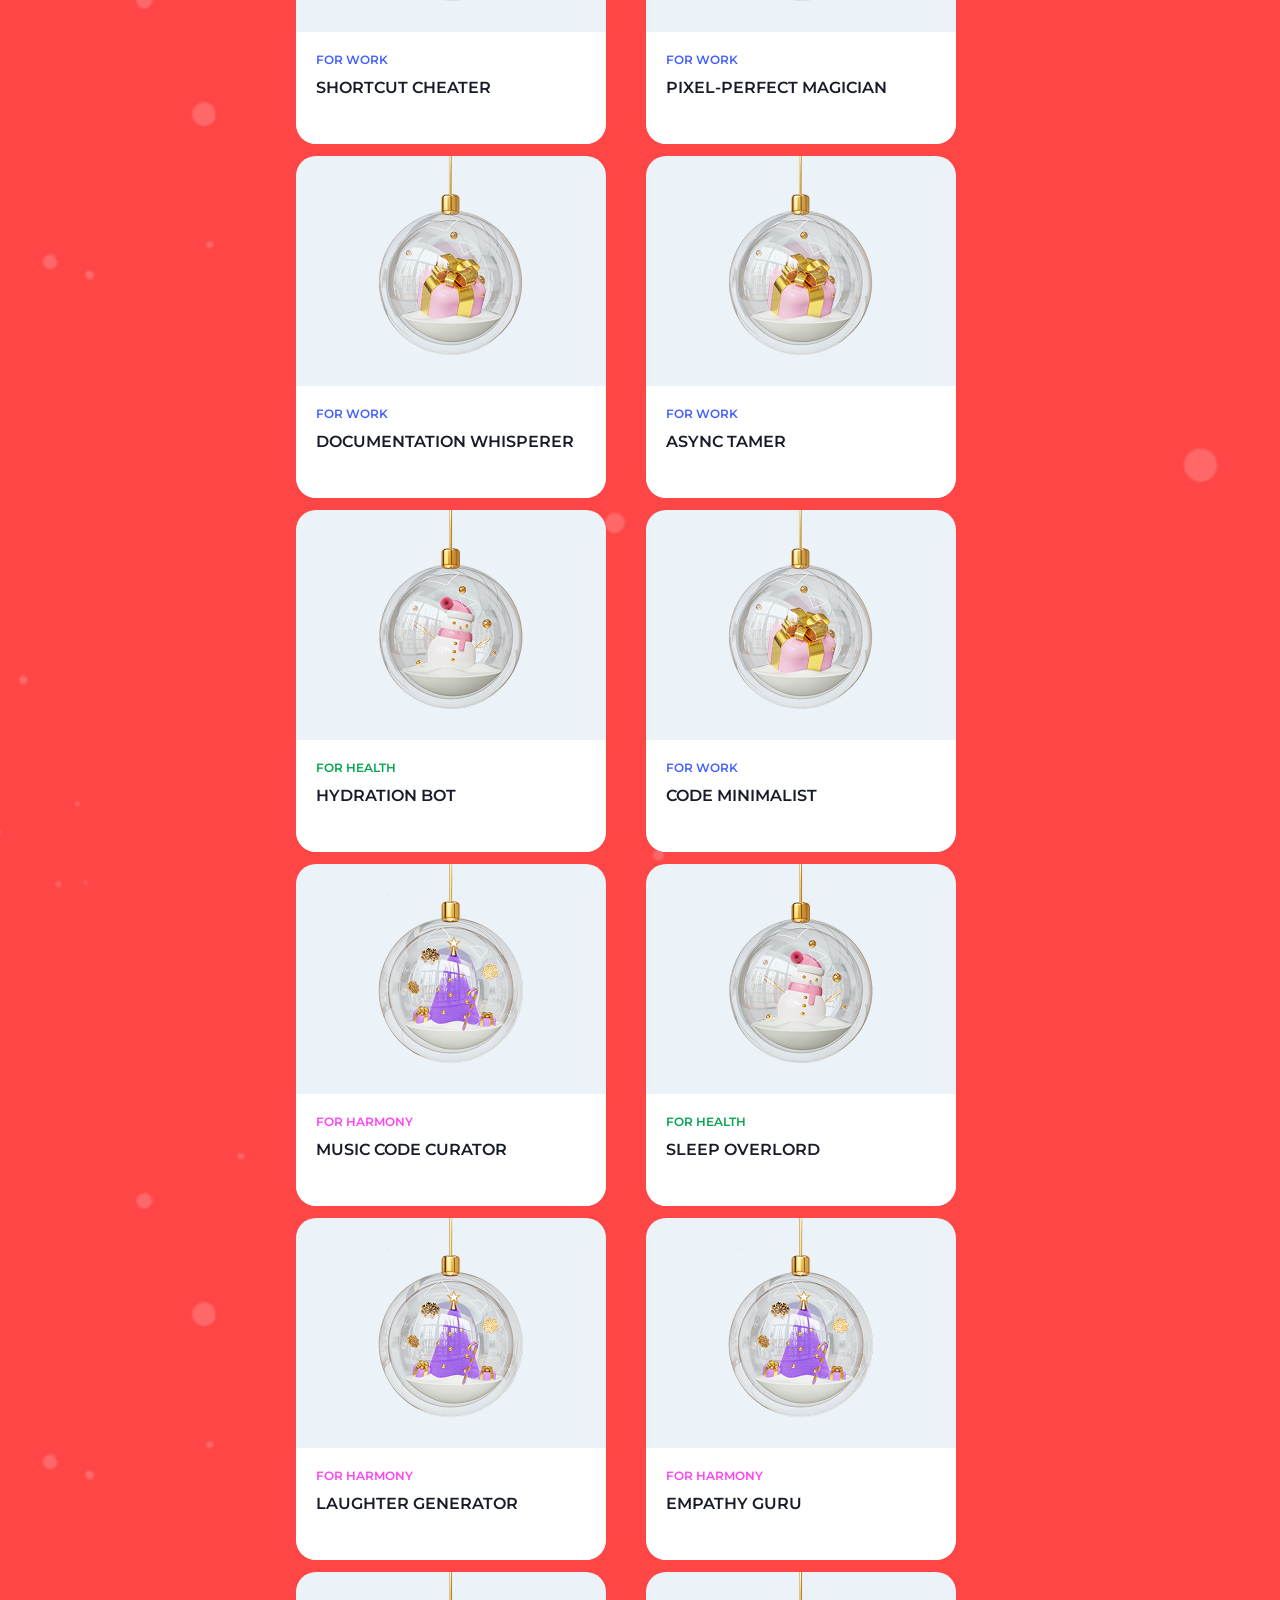
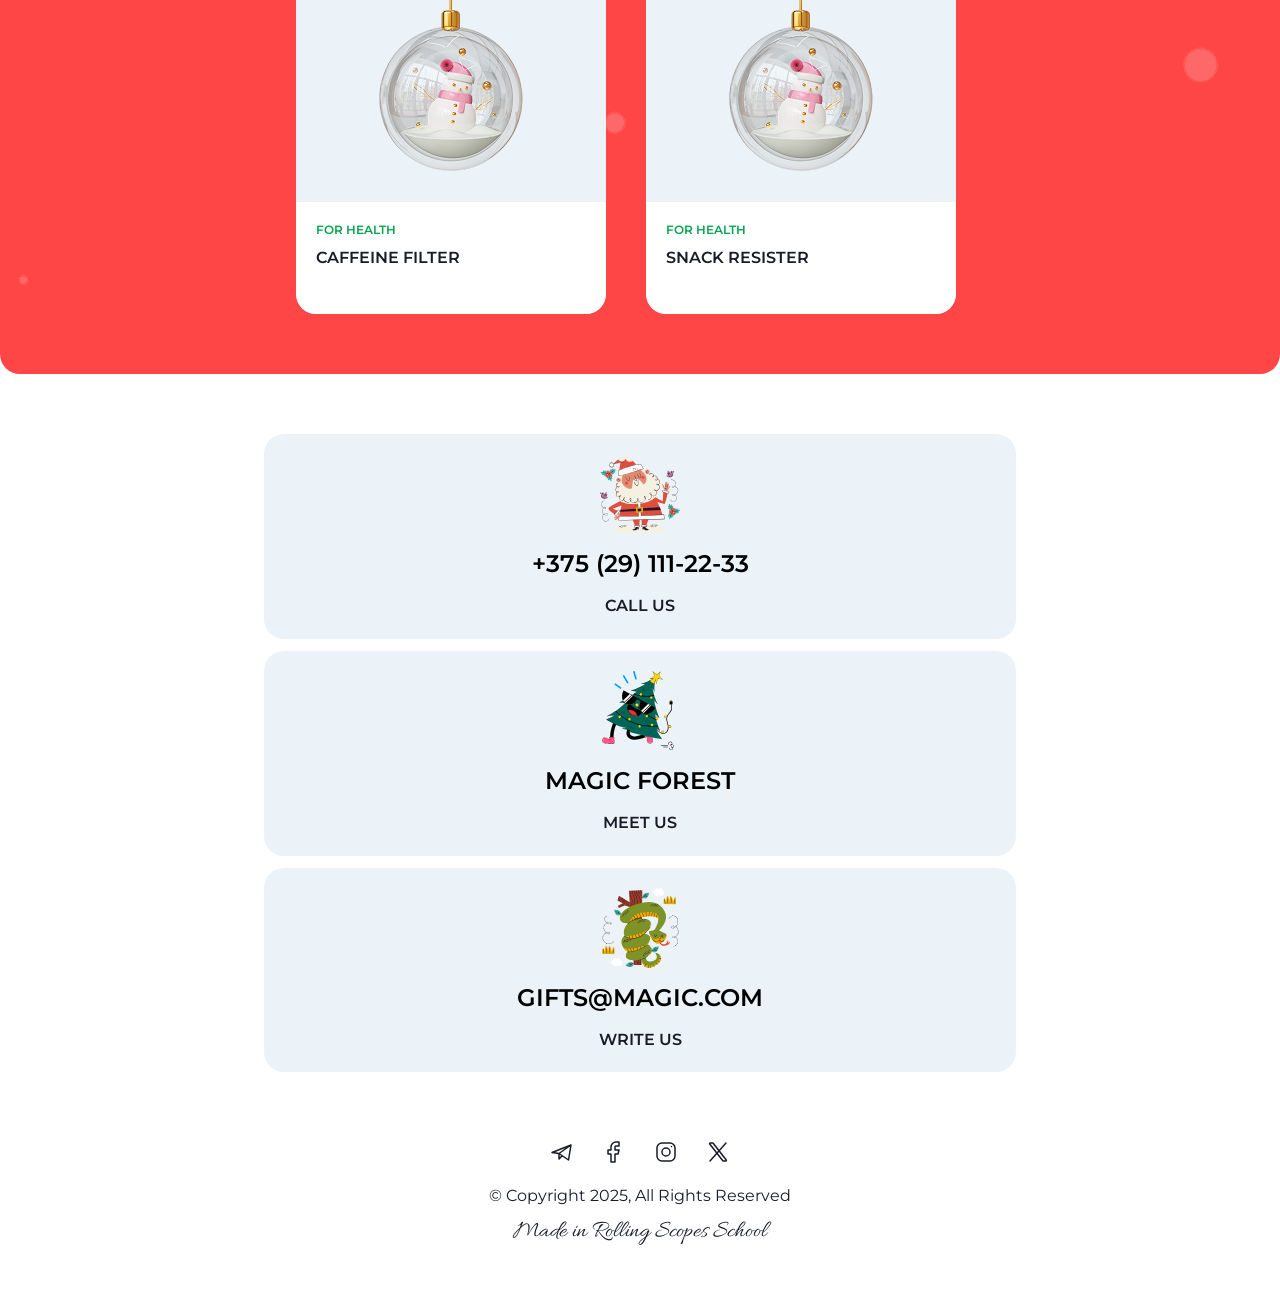
==== commit aebb422b: "fix: valid HTML for gift modal dialog Made-with: Cursor" ====
--- a/christmas-shop/gifts.html
+++ b/christmas-shop/gifts.html
@@ -187,18 +187,18 @@
       <span class="scroll-top-icon" aria-hidden="true"></span>
   </button>
   <div class="modal-backdrop" id="gift-modal-backdrop" aria-hidden="true">
-      <article class="gift-modal" role="dialog" aria-modal="true" aria-labelledby="gift-modal-title">
+      <div class="gift-modal" role="dialog" aria-modal="true" aria-labelledby="gift-modal-title">
           <button class="gift-modal-close" id="gift-modal-close" type="button" aria-label="Close modal">
               <span></span>
               <span></span>
           </button>
           <div class="gift-modal-image-wrap">
-              <img id="gift-modal-image" src="" alt="">
+              <img id="gift-modal-image" src="icons/snowflake.svg" alt="Preview of the selected gift">
           </div>
           <div class="gift-modal-content">
               <div class="gift-modal-meta">
               <p class="gift-modal-category" id="gift-modal-category"></p>
-              <h3 class="gift-modal-title" id="gift-modal-title"></h3>
+              <h3 class="gift-modal-title" id="gift-modal-title">Gift details</h3>
               <p class="gift-modal-description" id="gift-modal-description"></p>
               </div>
               <div class="gift-modal-powers-section">
@@ -206,7 +206,7 @@
                   <div class="gift-modal-powers" id="gift-modal-powers"></div>
               </div>
           </div>
-      </article>
+      </div>
   </div>
   <script src="js/gifts-data.js"></script>
   <script src="js/script.js"></script>    
